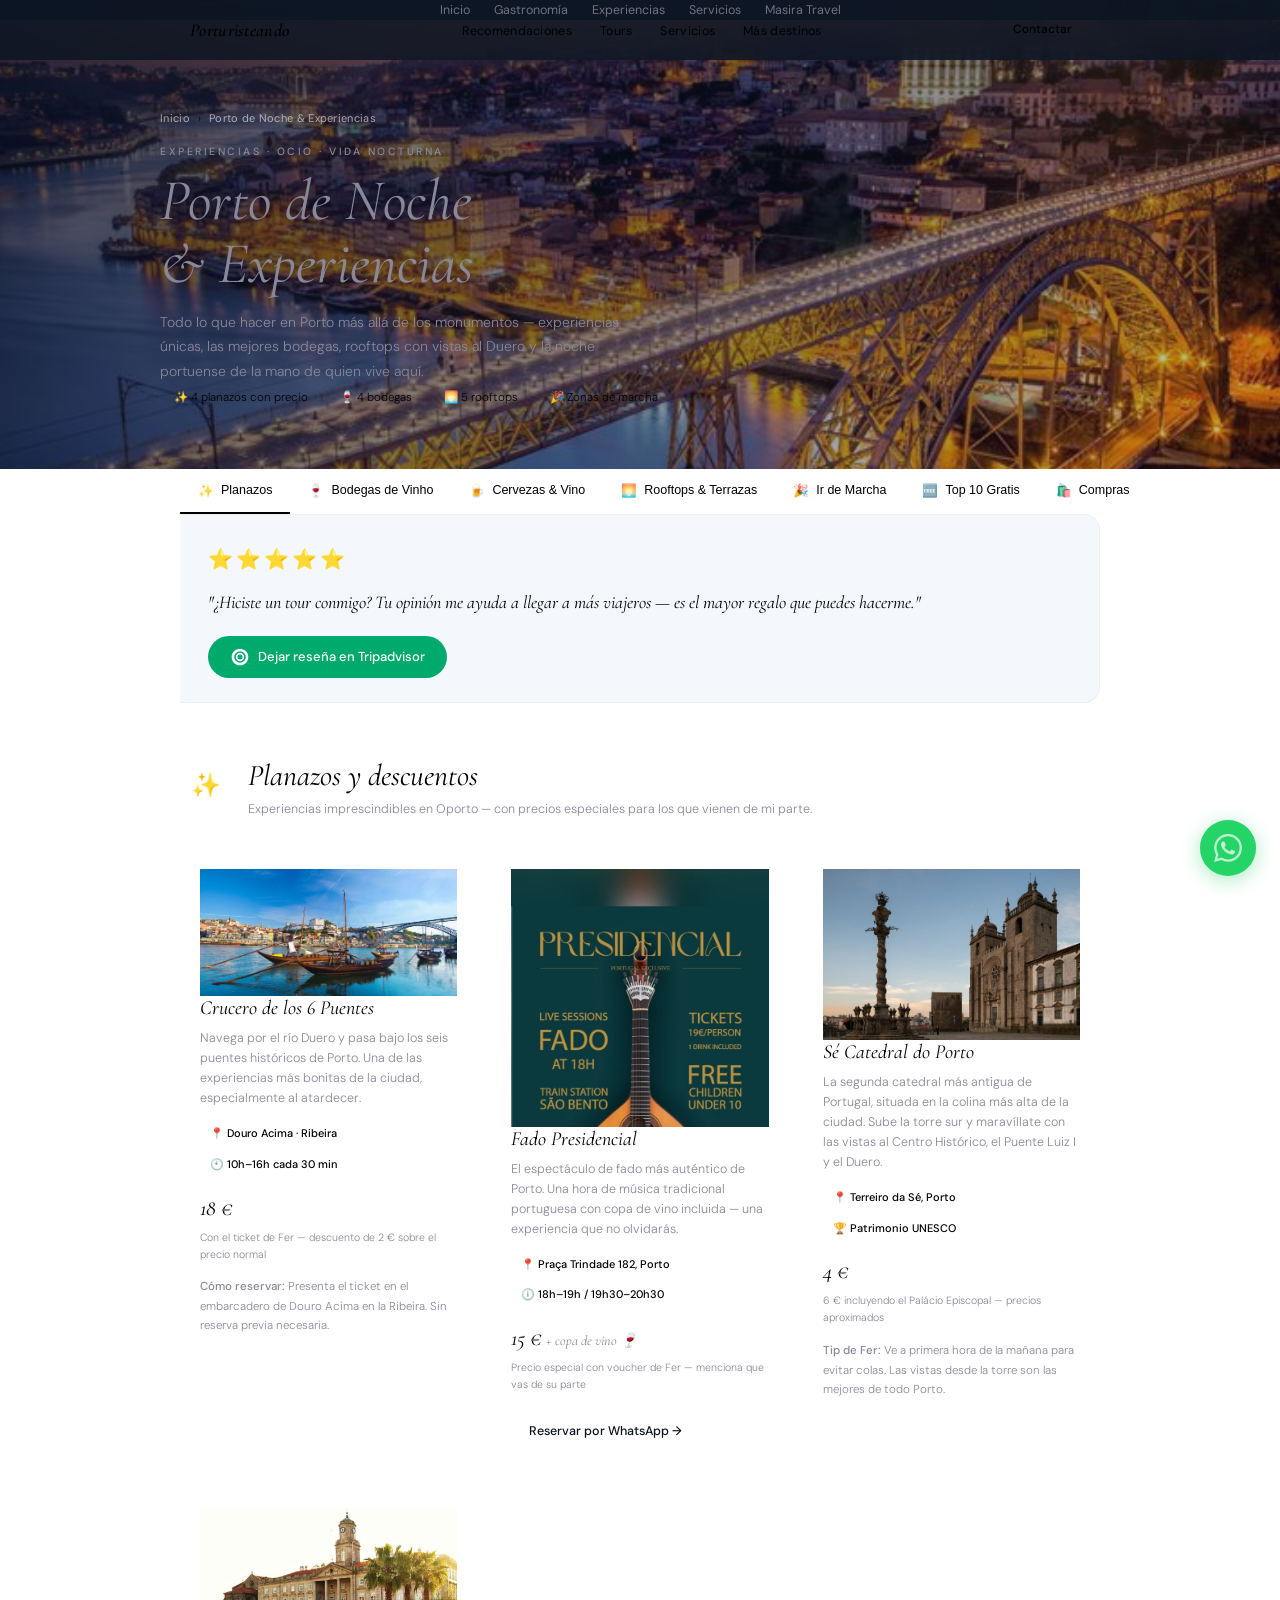
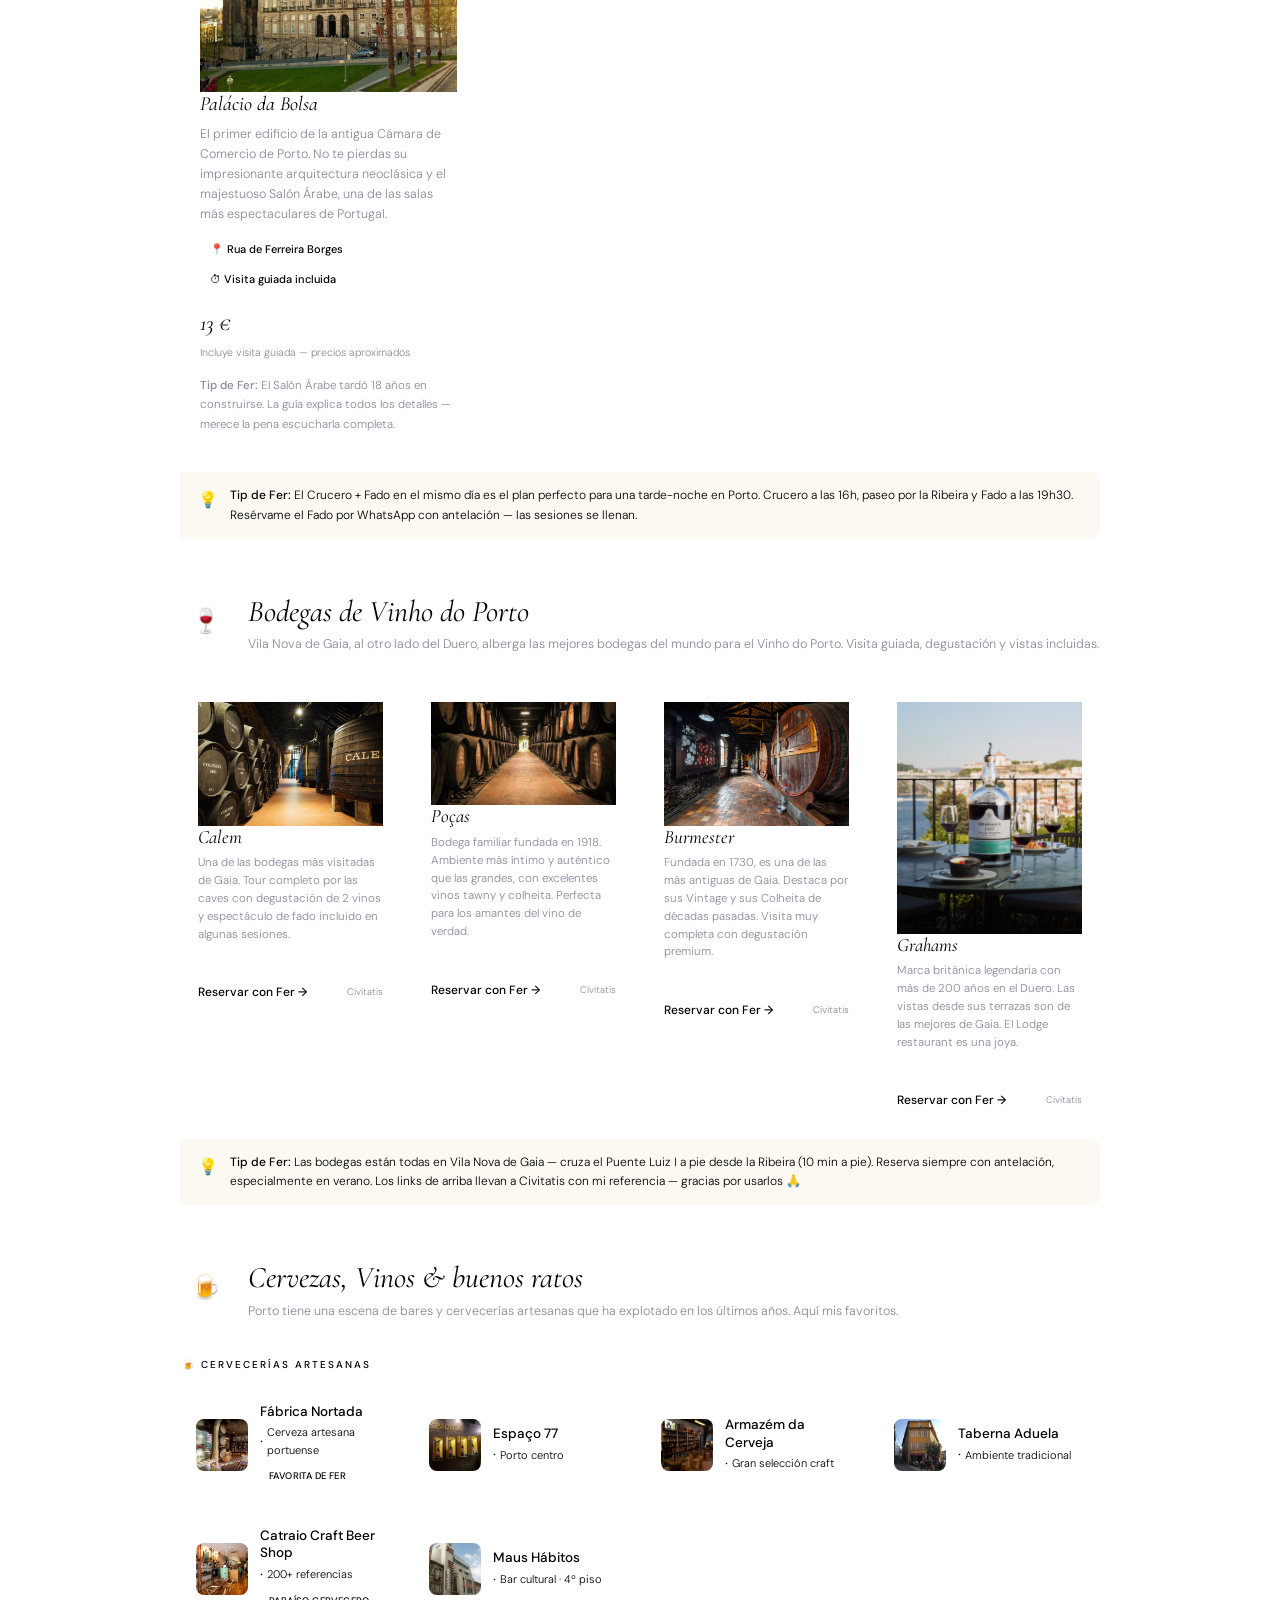
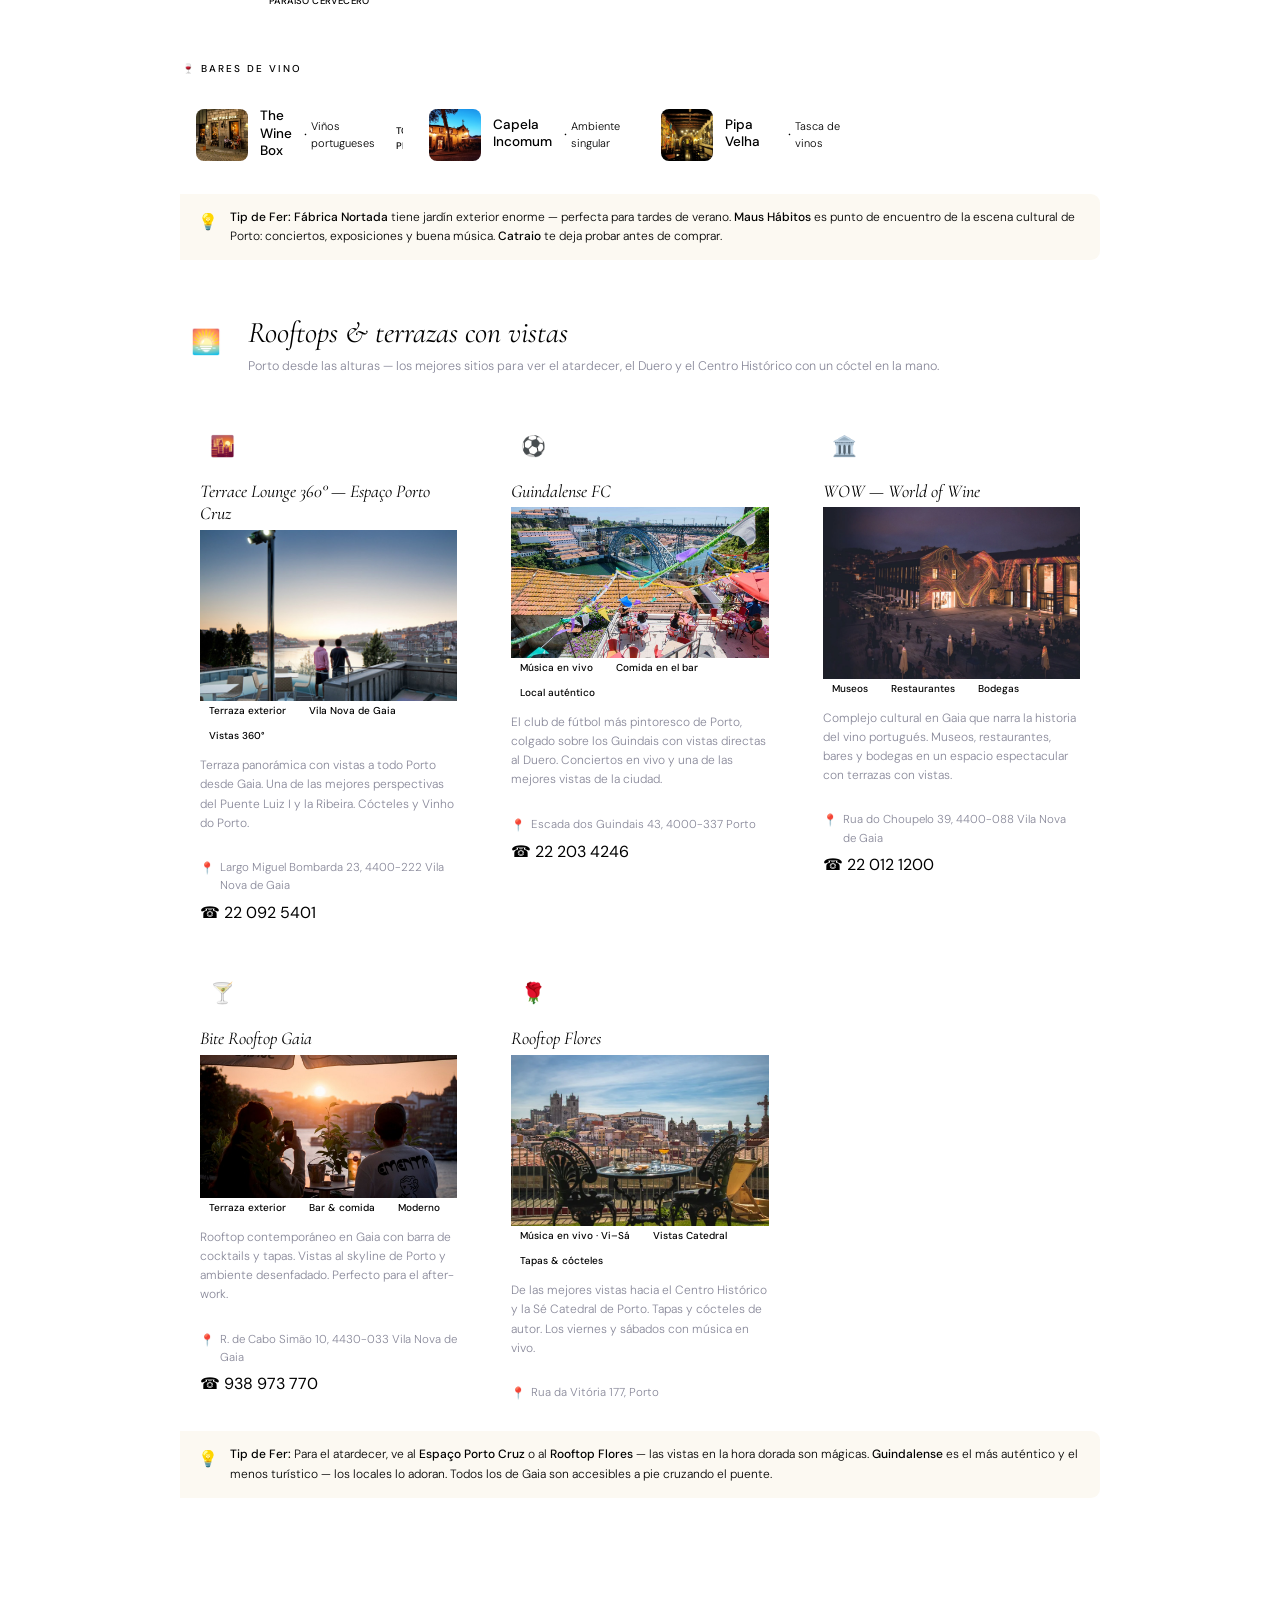
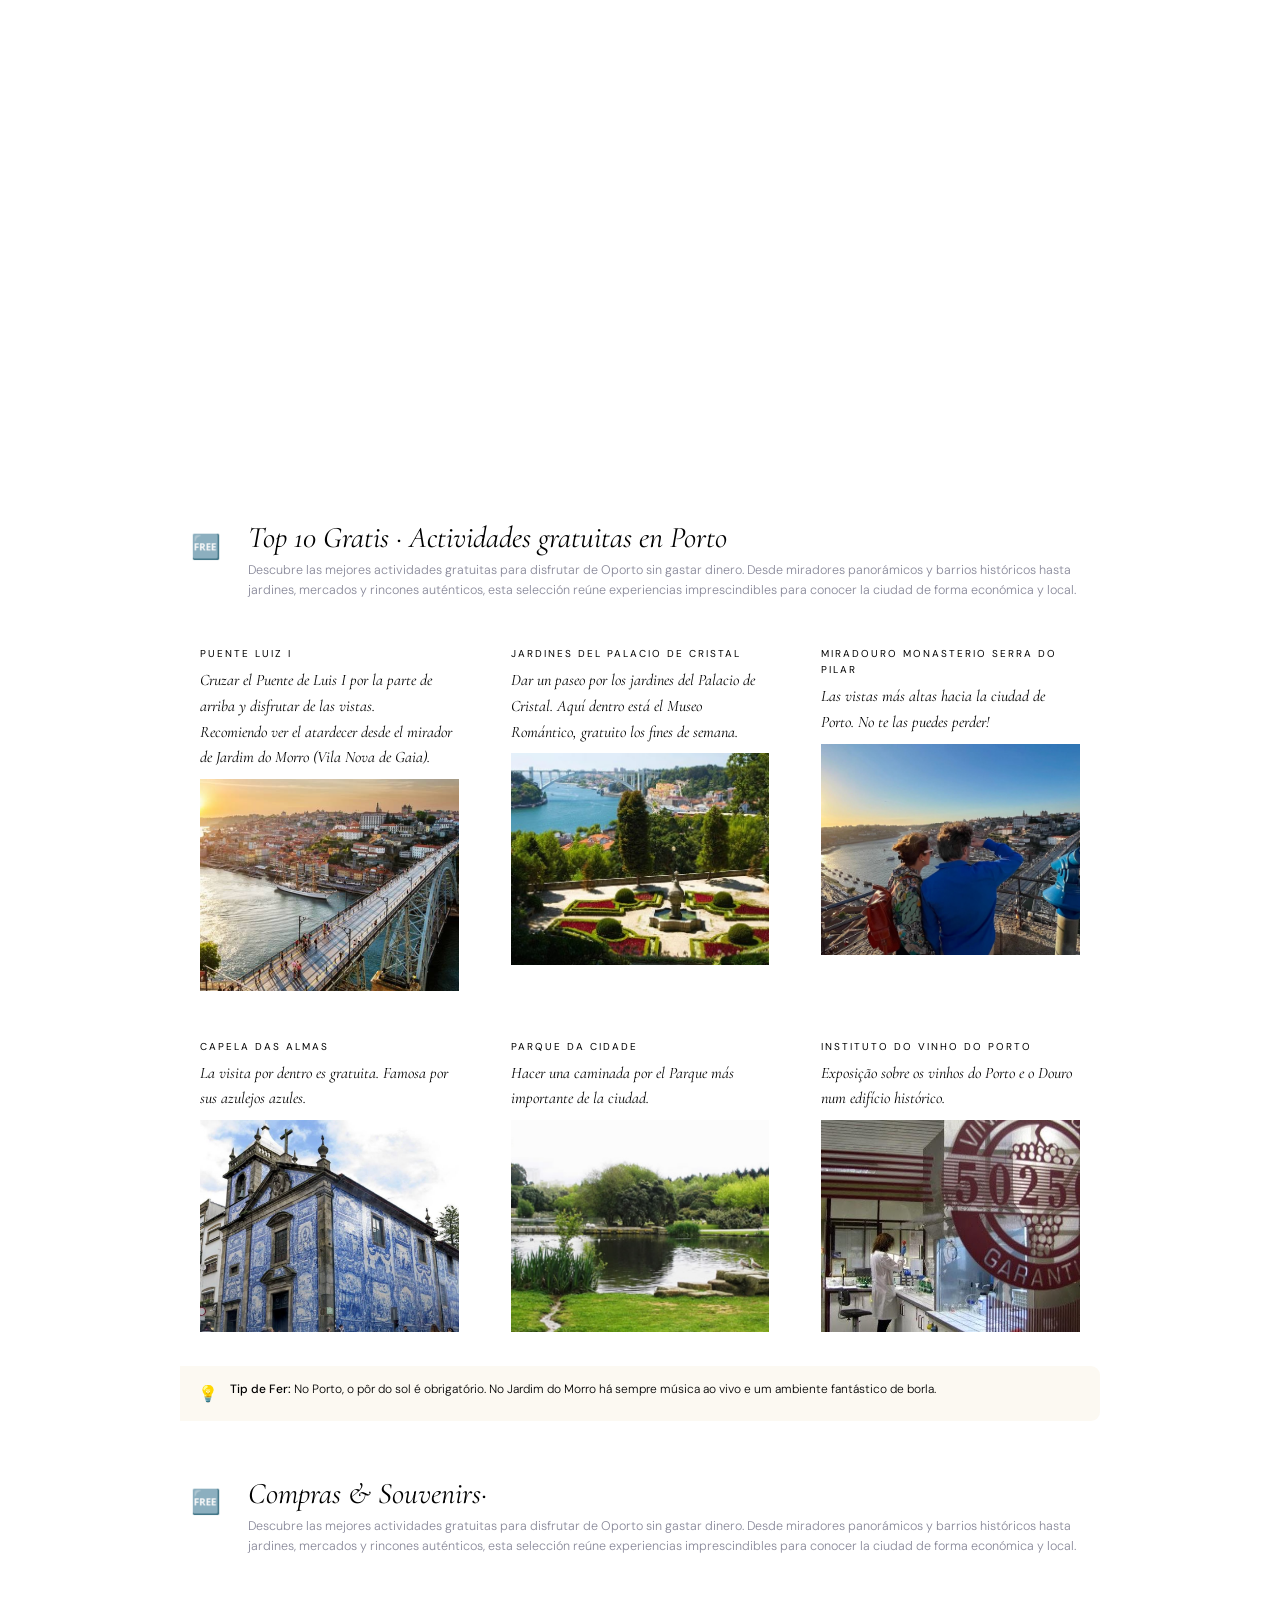
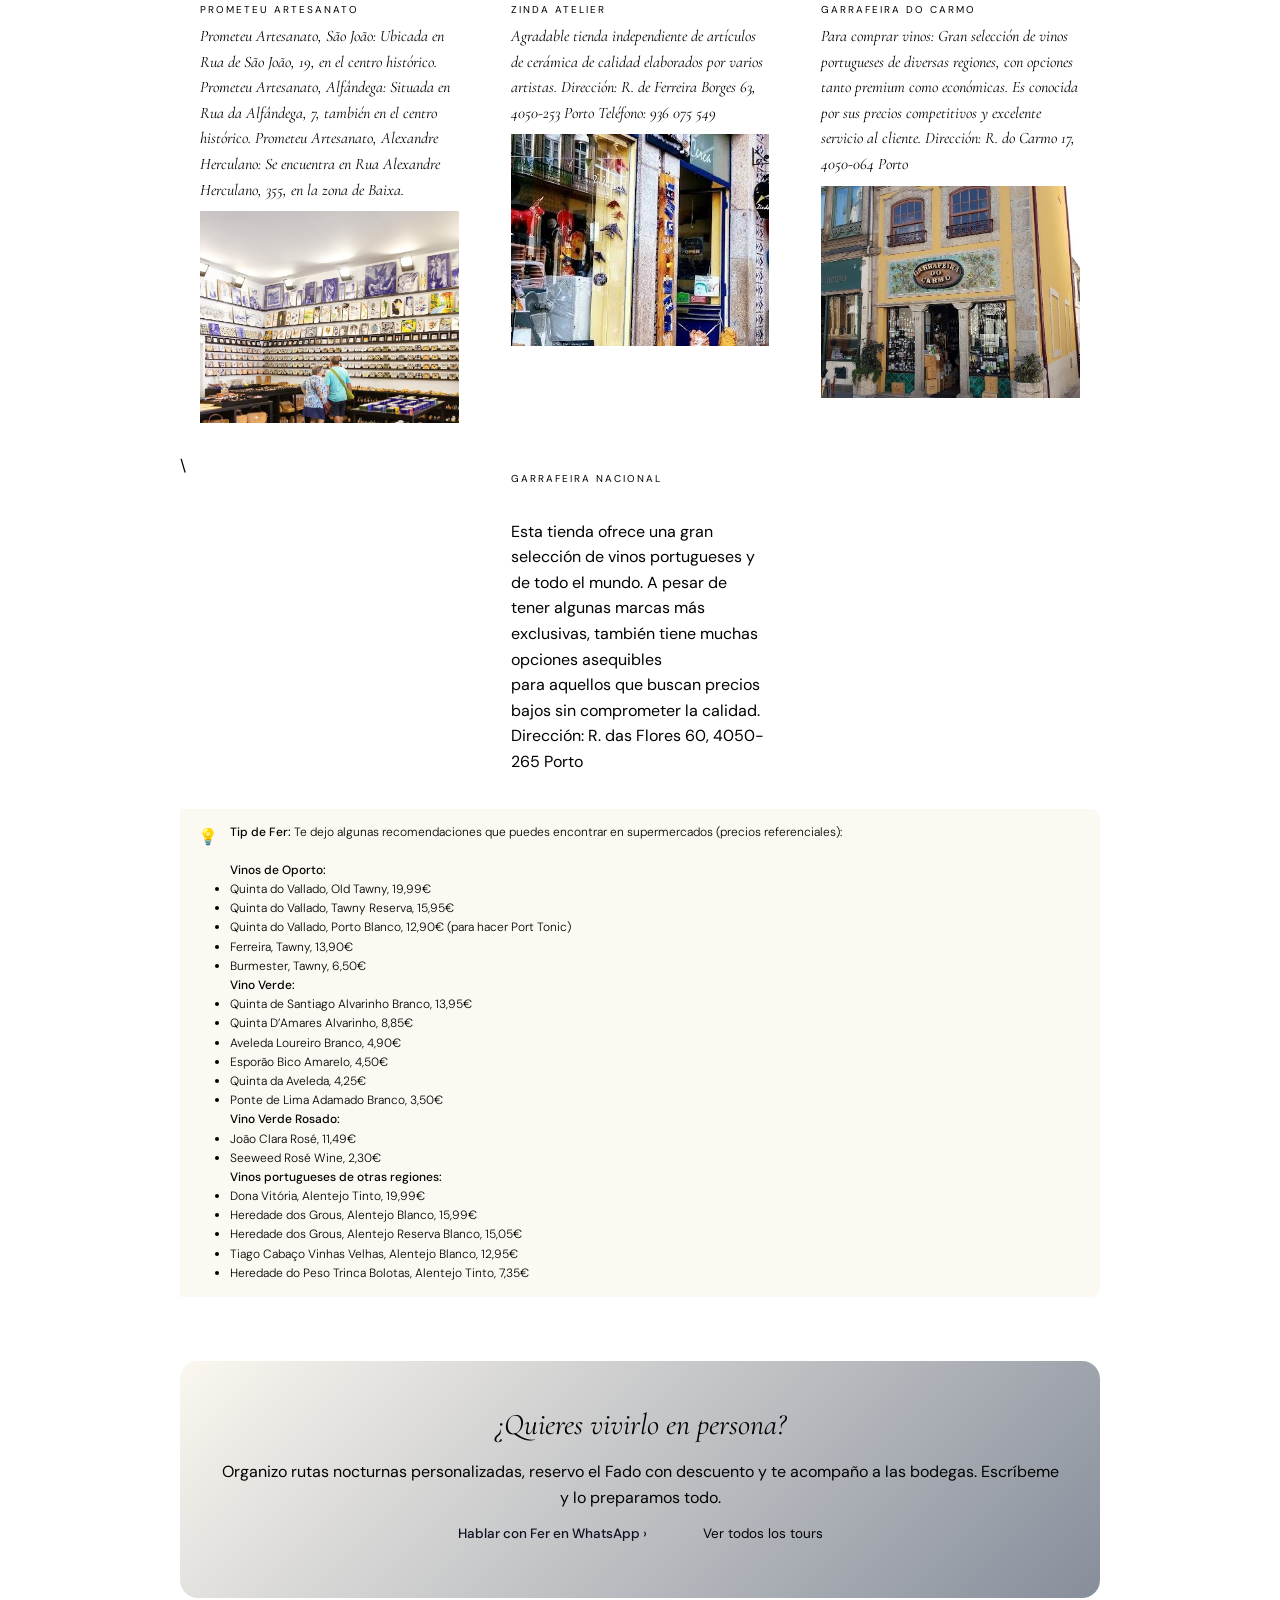
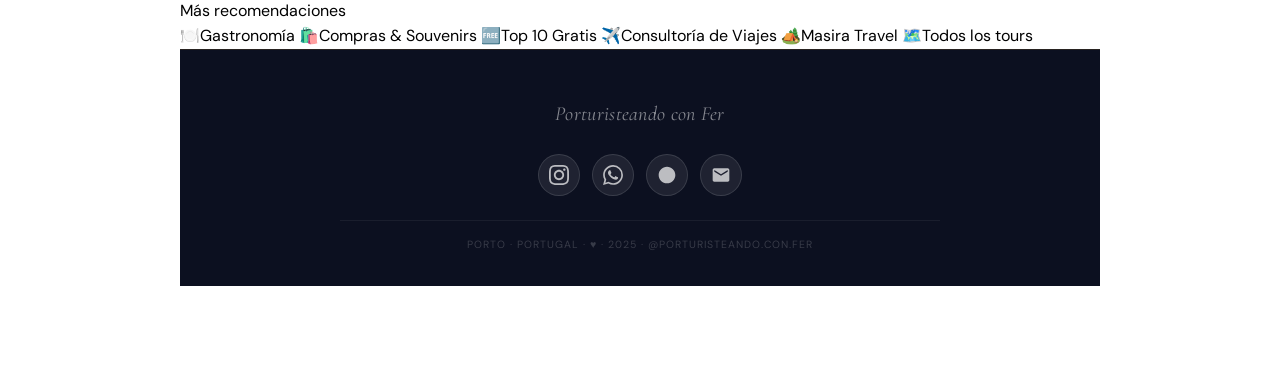
==== experiencias.html @ a707b37e "update hiperlink tabs" ====
<!doctype html>
<html lang="es">
  <head>
    <meta charset="UTF-8" />
    <meta name="viewport" content="width=device-width, initial-scale=1.0" />
    <meta
      name="description"
      content="Qué hacer en Oporto más allá de los monumentos — crucero por el Duero, Fado, bodegas de Vinho do Porto, rooftops, cervecerías y la mejor vida nocturna. Por Fer, guía española en Porto."
    />
    <meta
      name="keywords"
      content="qué hacer Oporto, bodegas porto, rooftops oporto, fado porto, crucero duero, vida nocturna porto, cervecerías porto"
    />
    <meta
      property="og:title"
      content="Porto de Noche & Experiencias · Porturisteando con Fer"
    />
    <meta
      property="og:description"
      content="Crucero, Fado, bodegas, rooftops y la mejor noche de Oporto — todo en un sitio."
    />
    <title>Porto de Noche & Experiencias · Porturisteando con Fer</title>
    <link rel="preconnect" href="https://fonts.googleapis.com" />
    <link rel="preconnect" href="https://fonts.gstatic.com" crossorigin />
    <link
      href="https://fonts.googleapis.com/css2?family=Cormorant+Garamond:ital,wght@0,300;0,400;0,600;1,300;1,400;1,600&family=DM+Sans:wght@300;400;500&display=swap"
      rel="stylesheet"
    />
    <link rel="stylesheet" href="styles.css" />
    <style>
      /* ── PAGE SPECIFIC: EXPERIENCE & BODEGA GRIDS ── */
      .subhero-glow2 {
        position: absolute;
        border-radius: 50%;
        pointer-events: none;
        width: 300px;
        height: 300px;
        bottom: -60px;
        left: -60px;
        background: radial-gradient(
          circle,
          rgba(20, 55, 120, 0.18) 0%,
          transparent 70%
        );
      }

      /* ── MAIN ── */
      .main {
        max-width: 960px;
        margin: 0 auto;
        padding: 0 20px 80px;
      }

      /* ── CAT SECTION ── */
      .cat-section {
        padding: 56px 0 0;
        scroll-margin-top: 130px;
      }
      .cat-header {
        display: flex;
        align-items: flex-start;
        gap: 16px;
        margin-bottom: 28px;
      }
      .cat-header-icon {
        width: 52px;
        height: 52px;
        border-radius: 13px;
        flex-shrink: 0;
        background: var(--gold-pale);
        border: 0.5px solid var(--gold-border);
        display: flex;
        align-items: center;
        justify-content: center;
        font-size: 24px;
      }
      .cat-header-label {
        font-size: 10px;
        letter-spacing: 2px;
        text-transform: uppercase;
        color: var(--gold-dim);
        margin-bottom: 5px;
      }
      .cat-header-title {
        font-family: "Cormorant Garamond", serif;
        font-size: clamp(22px, 4vw, 30px);
        font-style: italic;
        font-weight: 400;
        color: var(--cream);
        line-height: 1.15;
      }
      .cat-header-title em {
        color: var(--gold-light);
      }
      .cat-header-desc {
        font-size: 12.5px;
        color: var(--cream-faint);
        font-weight: 300;
        margin-top: 5px;
        line-height: 1.6;
      }

      /* ── EXPERIENCE CARDS (planazos) ── */
      .exp-grid {
        display: grid;
        grid-template-columns: repeat(auto-fill, minmax(280px, 1fr));
        gap: 14px;
      }
      .exp-card {
        background: var(--white06);
        border: 0.5px solid var(--gold-border);
        border-radius: var(--radius);
        padding: 22px 20px;
        transition: all 0.22s;
        position: relative;
        overflow: hidden;
      }
      .exp-card::before {
        content: "";
        position: absolute;
        top: 0;
        left: 0;
        right: 0;
        height: 2px;
        background: linear-gradient(90deg, var(--gold), var(--gold-light));
        transform: scaleX(0);
        transform-origin: left;
        transition: transform 0.3s;
      }
      .exp-card:hover {
        background: rgba(200, 144, 42, 0.06);
        border-color: rgba(200, 144, 42, 0.4);
        transform: translateY(-3px);
      }
      .exp-card:hover::before {
        transform: scaleX(1);
      }
      .exp-emoji {
        font-size: 30px;
        margin-bottom: 12px;
      }
      .exp-name {
        font-family: "Cormorant Garamond", serif;
        font-size: 20px;
        font-style: italic;
        color: var(--cream);
        margin-bottom: 8px;
        line-height: 1.2;
      }
      .exp-desc {
        font-size: 12.5px;
        color: var(--cream-faint);
        font-weight: 300;
        line-height: 1.6;
        margin-bottom: 14px;
      }
      .exp-meta {
        display: flex;
        flex-wrap: wrap;
        gap: 7px;
        margin-bottom: 14px;
      }
      .exp-tag {
        display: inline-flex;
        align-items: center;
        gap: 5px;
        background: var(--gold-pale);
        border: 0.5px solid var(--gold-border);
        border-radius: 20px;
        padding: 3px 10px;
        font-size: 11px;
        color: var(--gold);
        font-weight: 500;
      }
      .exp-price {
        font-size: 22px;
        font-family: "Cormorant Garamond", serif;
        font-style: italic;
        color: var(--gold-light);
        font-weight: 400;
        margin-bottom: 4px;
      }
      .exp-price-note {
        font-size: 10.5px;
        color: var(--cream-faint);
        font-weight: 300;
        margin-bottom: 14px;
      }
      .exp-cta {
        display: inline-flex;
        align-items: center;
        gap: 8px;
        background: var(--gold);
        color: #0c1020;
        font-weight: 500;
        font-size: 12.5px;
        padding: 9px 18px;
        border-radius: 30px;
        transition: all 0.2s;
        border: none;
        cursor: pointer;
      }
      .exp-cta:hover {
        background: var(--gold-light);
      }
      .exp-cta-outline {
        display: inline-flex;
        align-items: center;
        gap: 8px;
        background: transparent;
        border: 0.5px solid var(--gold-border);
        color: var(--cream-dim);
        font-size: 12.5px;
        padding: 9px 18px;
        border-radius: 30px;
        transition: all 0.2s;
        cursor: pointer;
      }
      .exp-cta-outline:hover {
        background: var(--gold-pale);
        color: var(--cream);
      }
      .exp-detail {
        font-size: 11.5px;
        color: var(--text-light);
        font-weight: 300;
        line-height: 1.7;
      } /* Changed to use text-light */
      .exp-detail strong {
        color: var(--text-medium);
        font-weight: 500;
      } /* Changed to use text-medium */

      /* ── BODEGA CARDS ── */
      .bodega-grid {
        display: grid;
        grid-template-columns: repeat(auto-fill, minmax(210px, 1fr));
        gap: 12px;
      }
      .bodega-card {
        background: var(--dark-transparent-06);
        border: 0.5px solid var(--gold-border);
        border-radius: var(--radius);
        overflow: hidden;
        transition: all 0.22s;
      } /* Changed for light theme */
      .bodega-card:hover {
        border-color: rgba(0, 71, 171, 0.45);
        transform: translateY(-3px);
      } /* Changed for blue theme */
      .bodega-top {
        padding: 20px 18px 14px;
      }
      .bodega-num {
        font-size: 10px;
        letter-spacing: 1.5px;
        text-transform: uppercase;
        color: var(--gold-dim);
        margin-bottom: 6px;
      }
      .bodega-name {
        font-family: "Cormorant Garamond", serif;
        font-size: 19px;
        font-style: italic;
        color: var(--text-dark);
        margin-bottom: 6px;
        line-height: 1.2;
      } /* Changed to use text-dark */
      .bodega-desc {
        font-size: 11.5px;
        color: var(--text-light);
        font-weight: 300;
        line-height: 1.55;
        margin-bottom: 14px;
      } /* Changed to use text-light */
      .bodega-footer {
        border-top: 0.5px solid var(--gold-border);
        padding: 12px 18px;
        display: flex;
        align-items: center;
        justify-content: space-between;
      }
      .bodega-cta {
        font-size: 12px;
        color: var(--gold);
        font-weight: 500;
        display: flex;
        align-items: center;
        gap: 5px;
        transition: gap 0.2s;
      }
      .bodega-card:hover .bodega-cta {
        gap: 9px;
      }
      .bodega-badge {
        font-size: 9.5px;
        color: var(--text-light);
        font-weight: 300;
      } /* Changed to use text-light */

      /* ── LIST CARDS (cervezas) ── */
      .list-grid {
        display: grid;
        grid-template-columns: repeat(auto-fill, minmax(200px, 1fr));
        gap: 10px;
      }
      .list-card {
        background: var(--white06);
        border: 0.5px solid var(--gold-border);
        border-radius: var(--radius);
        padding: 16px 16px 14px;
        transition: all 0.22s;
        position: relative;
        overflow: hidden;
      }
      .list-card::after {
        content: "";
        position: absolute;
        bottom: 0;
        left: 0;
        right: 0;
        height: 2px;
        background: linear-gradient(90deg, var(--gold), var(--gold-light));
        transform: scaleX(0);
        transform-origin: left;
        transition: transform 0.3s;
      }
      .list-card:hover {
        background: rgba(0, 71, 171, 0.06);
        border-color: rgba(0, 71, 171, 0.38);
        transform: translateY(-2px);
      } /* Changed for blue theme */
      .list-card:hover::after {
        transform: scaleX(1);
      }
      .list-name {
        font-size: 13.5px;
        font-weight: 500;
        color: var(--text-dark);
        margin-bottom: 4px;
        line-height: 1.3;
      } /* Changed to use text-dark */
      .list-sub {
        font-size: 11px;
        color: var(--gold-dim);
        font-weight: 300;
        display: flex;
        align-items: center;
        gap: 4px;
      }
      .list-sub::before {
        content: "·";
        font-size: 16px;
        color: var(--gold);
        line-height: 1;
        flex-shrink: 0;
      }
      .list-badge {
        display: inline-block;
        margin-top: 8px;
        background: var(--gold-pale);
        border: 0.5px solid var(--gold-border);
        border-radius: 20px;
        padding: 2px 9px;
        font-size: 9.5px;
        color: var(--gold);
        font-weight: 500;
        letter-spacing: 0.4px;
        text-transform: uppercase;
      }

      /* ── ZONA MARCHA ── */
      .zona-grid {
        display: grid;
        grid-template-columns: repeat(auto-fill, minmax(280px, 1fr));
        gap: 12px;
        margin-top: 28px;
      }
      .zona-card {
        background: var(--dark-transparent-06);
        border: 0.5px solid var(--gold-border);
        border-radius: var(--radius);
        padding: 18px 20px;
      } /* Changed for light theme */
      .zona-num {
        font-size: 10px;
        letter-spacing: 2px;
        text-transform: uppercase;
        color: var(--gold-dim);
        margin-bottom: 6px;
      }
      .zona-title {
        font-family: "Cormorant Garamond", serif;
        font-size: 16px;
        font-style: italic;
        color: var(--text-dark);
        margin-bottom: 8px;
      } /* Changed to use text-dark */
      .zona-streets {
        font-size: 12px;
        color: var(--text-light);
        line-height: 1.7;
        font-weight: 300;
      } /* Changed to use text-light */

      /* ── ROOFTOP CARDS ── */
      .roof-grid {
        display: grid;
        grid-template-columns: repeat(auto-fill, minmax(280px, 1fr));
        gap: 14px;
      }
      .roof-card {
        background: var(--dark-transparent-06);
        border: 0.5px solid var(--gold-border);
        border-radius: var(--radius);
        overflow: hidden;
        transition: all 0.22s;
      } /* Changed for light theme */
      .roof-card:hover {
        border-color: rgba(0, 71, 171, 0.45);
        transform: translateY(-3px);
      } /* Changed for blue theme */
      .roof-header {
        padding: 20px 20px 0;
      }
      .roof-emoji-wrap {
        width: 44px;
        height: 44px;
        border-radius: 11px;
        background: var(--gold-pale);
        border: 0.5px solid var(--gold-border);
        display: flex;
        align-items: center;
        justify-content: center;
        font-size: 20px;
        margin-bottom: 12px;
      }
      .roof-name {
        font-family: "Cormorant Garamond", serif;
        font-size: 18px;
        font-style: italic;
        color: var(--text-dark);
        margin-bottom: 5px;
        line-height: 1.25;
      } /* Changed to use text-dark */
      .roof-tags {
        display: flex;
        flex-wrap: wrap;
        gap: 5px;
        margin-bottom: 10px;
      }
      .roof-tag {
        font-size: 10px;
        background: var(--gold-pale);
        border: 0.5px solid var(--gold-border);
        border-radius: 20px;
        padding: 2px 9px;
        color: var(--gold);
        font-weight: 500;
      }
      .roof-desc {
        font-size: 12px;
        color: var(--text-light);
        font-weight: 300;
        line-height: 1.6;
        margin-bottom: 14px;
        padding: 0 20px;
      } /* Changed to use text-light */
      .roof-footer {
        border-top: 0.5px solid var(--gold-border);
        padding: 12px 20px;
        display: flex;
        flex-direction: column;
        gap: 4px;
      }
      .roof-address {
        font-size: 11.5px;
        color: var(--text-light);
        font-weight: 300;
        display: flex;
        align-items: flex-start;
        gap: 6px;
      } /* Changed to use text-light */
      .roof-address-icon {
        color: var(--gold);
        flex-shrink: 0;
        margin-top: 1px;
      }

      /* ── SUB-SECTION HEADER ── */
      .sub-section {
        margin-top: 36px;
      }
      .sub-label {
        font-size: 10px;
        letter-spacing: 2px;
        text-transform: uppercase;
        color: var(--gold-dim);
        font-weight: 500;
        margin-bottom: 14px;
        padding-left: 2px;
        display: flex;
        align-items: center;
        gap: 8px;
      }
      .sub-label::after {
        content: "";
        flex: 1;
        height: 0.5px;
        background: var(--gold-border);
      }

      /* ── CTA BOTTOM ── */
      .cta-bottom {
        margin-top: 64px;
        background: linear-gradient(
          135deg,
          rgba(200, 144, 42, 0.07),
          rgba(15, 30, 55, 0.5)
        );
        border: 0.5px solid var(--gold-border);
        border-radius: 18px;
        padding: 40px 36px;
        text-align: center;
      }
      .cta-bottom-title {
        font-family: "Cormorant Garamond", serif;
        font-size: clamp(22px, 4vw, 30px);
        font-style: italic;
        color: var(--cream);
        margin-bottom: 10px;
      }

      /* ── RESPONSIVE ── */
      @media (max-width: 680px) {
        .exp-grid,
        .roof-grid {
          grid-template-columns: 1fr;
        }
        .bodega-grid,
        .list-grid {
          grid-template-columns: 1fr 1fr;
        }
      }
      @media (max-width: 400px) {
        .bodega-grid,
        .list-grid {
          grid-template-columns: 1fr;
        }
      }
    </style>
  </head>
  <body>
    <!-- NAV -->
    <nav>
      <div class="nav-inner">
        <a href="index.html" class="nav-logo"
          >Portu<span>risteando</span></a
        >
        <ul class="nav-links" style="color: var(--text-dark)">
          <li>
            <a href="index.html#recomendaciones">Recomendaciones</a>
          </li>
          <li><a href="index.html#tours">Tours</a></li>
          <li><a href="index.html#servicios">Servicios</a></li>
          <li><a href="index.html#masira">Más destinos</a></li>
        </ul>
        <a href="https://wa.me/351910210968" target="_blank" class="nav-cta"
          >Contactar</a
        >
        <button class="nav-menu-btn" id="menuBtn">
          <span></span><span></span><span></span>
        </button>
      </div>
    </nav>

    <!-- MOBILE MENU -->
    <div class="mobile-menu" id="mobileMenu">
      <a href="index.html" class="menu-link">Inicio</a>
      <a href="index.html#recomendaciones" class="menu-link"
        >Recomendaciones</a
      >
      <a href="index.html#tours" class="menu-link">Tours</a>
      <a href="inex.html#servicios" class="menu-link">Servicios</a>
      <a
        href="https://wa.me/351910210968"
        target="_blank"
        style="color: var(--light-blue)"
        >Contactar ↗</a
      >
    </div>

    <!-- HERO -->
    <section class="subhero subhero-with-photo" id="inicio">
      <img src="images/experiencias.jpg" alt="" class="subhero-bg-img" />
      <div class="subhero-glow"></div>
      <div class="subhero-glow2"></div>
      <div class="subhero-inner">
        <div class="breadcrumb fade-in">
          <a href="index.html">Inicio</a>
          <span style="color: var(--cream-faint)">›</span>
          <span>Porto de Noche & Experiencias</span>
        </div>
        <div class="subhero-label fade-in" style="color: var(--text-light)">
          Experiencias · Ocio · Vida nocturna
        </div>
        <h1 class="subhero-title fade-in" style="color: var(--text-light)">
          Porto de Noche<br /><em style="color: var(--text-light)"
            >&amp; Experiencias</em 
          >
        </h1>
        <p
          class="subhero-desc fade-in"
          style="margin-top: 10px; color: var(--text-light)"
        >
          Todo lo que hacer en Porto más allá de los monumentos — experiencias
          únicas, las mejores bodegas, rooftops con vistas al Duero y la noche
          portuense de la mano de quien vive aquí.
        </p>
        <div class="subhero-meta fade-in">
          <div class="subhero-pill">✨ 4 planazos con precio</div>
          <div class="subhero-pill">🍷 4 bodegas</div>
          <div class="subhero-pill">🌅 5 rooftops</div>
          <div class="subhero-pill">🎉 Zonas de marcha</div>
        </div>
      </div>
    </section>

    <!-- CAT NAV -->
    <div class="cat-nav" id="catNav">
      <div class="cat-nav-inner">
        <button class="cat-nav-btn active">
          <span class="cat-nav-emoji">✨</span>Planazos
        </button>
        <button class="cat-nav-btn">
          <span class="cat-nav-emoji">🍷</span>Bodegas de Vinho
        </button>
        <button class="cat-nav-btn">
          <span class="cat-nav-emoji">🍺</span>Cervezas & Vino
        </button>
        <button class="cat-nav-btn">
          <span class="cat-nav-emoji">🌅</span>Rooftops & Terrazas
        </button>
        <button class="cat-nav-btn">
          <span class="cat-nav-emoji">🎉</span>Ir de Marcha
        </button>
        <button class="cat-nav-btn">
          <span class="cat-nav-emoji">🆓</span>Top 10 Gratis 
        </button>
          <button class="cat-nav-btn">
          <span class="cat-nav-emoji">🛍️</span>Compras 
        </button>
      </div>
    </div>
  
    <!-- MAIN -->
    <div class="main">
      <!-- 0 · Tripadvisor -->
    <div class="intro-review">
        <div class="review-prompt">
          <div class="review-stars">⭐⭐⭐⭐⭐</div>
          <p class="review-text">
            "¿Hiciste un tour conmigo? Tu opinión me ayuda a llegar 
            a más viajeros — es el mayor regalo que puedes hacerme."
          </p>
         <a href="https://bit.ly/2WlxYpE" target="_blank" class="review-cta">
  <svg width="20" height="20" viewBox="0 0 24 24" fill="#fff" xmlns="http://www.w3.org/2000/svg">
    <path d="M12 2C6.477 2 2 6.477 2 12s4.477 10 10 10 10-4.477 10-10S17.523 2 12 2zm0 3a7 7 0 110 14A7 7 0 0112 5zm0 2a5 5 0 100 10A5 5 0 0012 7zm0 2a3 3 0 110 6 3 3 0 010-6z"/>
  </svg>
  Dejar reseña en Tripadvisor
</a>
        </div>

      <!-- ══ 1 · PLANAZOS ══ -->
      <section class="cat-section fade-in" id="planazos">
        <div class="cat-header">
          <div class="cat-header-icon">✨</div>
          <div class="cat-header-text">
            <div class="cat-header-title" style="color: var(--text-dark)">
              Planazos y <em style="color: var(--light-blue)">descuentos</em>
            </div>
            <div class="cat-header-desc" style="color: var(--text-light)">
              Experiencias imprescindibles en Oporto — con precios especiales
              para los que vienen de mi parte.
            </div>
          </div>
        </div>

        <div class="exp-grid">
          <!-- Crucero -->
          <div class="exp-card">
            <div class="tour-img">
              <img src="images/cruise.jpg" />
            </div>
            <div class="exp-name">Crucero de los 6 Puentes</div>
            <div class="exp-desc" style="color: var(--text-light)">
              Navega por el río Duero y pasa bajo los seis puentes históricos de
              Porto. Una de las experiencias más bonitas de la ciudad,
              especialmente al atardecer.
            </div>
            <div class="exp-meta">
              <span class="exp-tag">📍 Douro Acima · Ribeira</span>
              <span class="exp-tag">🕙 10h–16h cada 30 min</span>
            </div>
            <div class="exp-price">18 €</div>
            <div class="exp-price-note" style="color: var(--text-light)">
              Con el ticket de Fer — descuento de 2 € sobre el precio normal
            </div>
            <div class="exp-detail" style="color: var(--text-light)">
              <strong>Cómo reservar:</strong> Presenta el ticket en el
              embarcadero de Douro Acima en la Ribeira. Sin reserva previa
              necesaria.
            </div>
          </div>

          <!-- Fado -->
          <div class="exp-card">
            <div class="tour-img">
              <img src="images/fado.jpg" />
            </div>
            <div class="exp-name">Fado Presidencial</div>
            <div class="exp-desc" style="color: var(--text-light)">
              El espectáculo de fado más auténtico de Porto. Una hora de música
              tradicional portuguesa con copa de vino incluida — una experiencia
              que no olvidarás.
            </div>
            <div class="exp-meta">
              <span class="exp-tag">📍 Praça Trindade 182, Porto</span>
              <span class="exp-tag">🕕 18h–19h / 19h30–20h30</span>
            </div>
            <div class="exp-price">
              15 €
              <span style="font-size: 14px; color: var(--text-light)"
                >+ copa de vino 🍷</span
              >
            </div>
            <div class="exp-price-note" style="color: var(--text-light)">
              Precio especial con voucher de Fer — menciona que vas de su parte
            </div>
            <a
              href="https://wa.link/xp9h7b"
              target="_blank"
              class="exp-cta"
              style="margin-top: 4px"
              >Reservar por WhatsApp →</a
            >
          </div>

          <!-- Sé Catedral -->
          <div class="exp-card">
            <div class="tour-img">
              <img src="images/catedral.jpg" />
            </div>
            <div class="exp-name">Sé Catedral do Porto</div>
            <div class="exp-desc" style="color: var(--text-light)">
              La segunda catedral más antigua de Portugal, situada en la colina
              más alta de la ciudad. Sube la torre sur y maravíllate con las
              vistas al Centro Histórico, el Puente Luiz I y el Duero.
            </div>
            <div class="exp-meta">
              <span class="exp-tag">📍 Terreiro da Sé, Porto</span>
              <span class="exp-tag">🏆 Patrimonio UNESCO</span>
            </div>
            <div class="exp-price">4 €</div>
            <div class="exp-price-note" style="color: var(--text-light)">
              6 € incluyendo el Palácio Episcopal — precios aproximados
            </div>
            <div class="exp-detail" style="color: var(--text-light)">
              <strong>Tip de Fer:</strong> Ve a primera hora de la mañana para
              evitar colas. Las vistas desde la torre son las mejores de todo
              Porto.
            </div>
          </div>

          <!-- Palácio da Bolsa -->
          <div class="exp-card">
            <div class="tour-img">
              <img src="images/palacio.jpg" />
            </div>
            <div class="exp-name">Palácio da Bolsa</div>
            <div class="exp-desc" style="color: var(--text-light)">
              El primer edificio de la antigua Cámara de Comercio de Porto. No
              te pierdas su impresionante arquitectura neoclásica y el
              majestuoso Salón Árabe, una de las salas más espectaculares de
              Portugal.
            </div>
            <div class="exp-meta">
              <span class="exp-tag">📍 Rua de Ferreira Borges</span>
              <span class="exp-tag">⏱ Visita guiada incluida</span>
            </div>
            <div class="exp-price">13 €</div>
            <div class="exp-price-note" style="color: var(--text-light)">
              Incluye visita guiada — precios aproximados
            </div>
            <div class="exp-detail" style="color: var(--text-light)">
              <strong>Tip de Fer:</strong> El Salón Árabe tardó 18 años en
              construirse. La guía explica todos los detalles — merece la pena
              escucharla completa.
            </div>
          </div>
        </div>
        <div class="tip-box">
          <div class="tip-icon">💡</div>
          <div class="tip-text">
            <strong>Tip de Fer:</strong> El Crucero + Fado en el mismo día es el
            plan perfecto para una tarde-noche en Porto. Crucero a las 16h,
            paseo por la Ribeira y Fado a las 19h30. Resérvame el Fado por
            WhatsApp con antelación — las sesiones se llenan.
          </div>
        </div>
      </section>

      <div class="section-divider"></div>

      <!-- ══ 2 · BODEGAS ══ -->
      <section class="cat-section fade-in" id="bodegas">
        <div class="cat-header">
          <div class="cat-header-icon">🍷</div>
          <div class="cat-header-text">
            <div class="cat-header-title" style="color: var(--text-dark)">
              Bodegas de
              <em style="color: var(--light-blue)">Vinho do Porto</em>
            </div>
            <div class="cat-header-desc" style="color: var(--text-light)">
              Vila Nova de Gaia, al otro lado del Duero, alberga las mejores
              bodegas del mundo para el Vinho do Porto. Visita guiada,
              degustación y vistas incluidas.
            </div>
          </div>
        </div>

        <div class="bodega-grid">
          <div class="bodega-card">
            <div class="bodega-top">
              <div class="tour-img">
                <img src="images/calem.jpg" />
              </div>
              <div class="bodega-name" style="color: var(--text-dark)">
                Calem
              </div>
              <div class="bodega-desc" style="color: var(--text-light)">
                Una de las bodegas más visitadas de Gaia. Tour completo por las
                caves con degustación de 2 vinos y espectáculo de fado incluido
                en algunas sesiones.
              </div>
            </div>
            <div class="bodega-footer">
              <a
                href="https://www.civitatis.com/es/oporto/visita-guiada-bodega-calem/?aid=12861&cmp=guiafernanda"
                target="_blank"
                class="bodega-cta"
                >Reservar con Fer →</a
              >
              <span class="bodega-badge">Civitatis</span>
            </div>
          </div>

          <div class="bodega-card">
            <div class="bodega-top">
              <div class="tour-img">
                <img src="images/pocas.jpg" />
              </div>
              <div class="bodega-name" style="color: var(--text-dark)">
                Poças
              </div>
              <div class="bodega-desc" style="color: var(--text-light)">
                Bodega familiar fundada en 1918. Ambiente más íntimo y auténtico
                que las grandes, con excelentes vinos tawny y colheita. Perfecta
                para los amantes del vino de verdad.
              </div>
            </div>
            <div class="bodega-footer">
              <a
                href="https://www.civitatis.com/es/oporto/visita-bodega-pocas/?aid=12861&cmp=guiafernanda"
                target="_blank"
                class="bodega-cta"
                >Reservar con Fer →</a
              >
              <span class="bodega-badge">Civitatis</span>
            </div>
          </div>

          <div class="bodega-card">
            <div class="bodega-top">
              <div class="tour-img">
                <img src="images/burmester.jpg" />
              </div>
              <div class="bodega-name" style="color: var(--text-dark)">
                Burmester
              </div>
              <div class="bodega-desc" style="color: var(--text-light)">
                Fundada en 1730, es una de las más antiguas de Gaia. Destaca por
                sus Vintage y sus Colheita de décadas pasadas. Visita muy
                completa con degustación premium.
              </div>
            </div>
            <div class="bodega-footer">
              <a
                href="https://www.civitatis.com/es/oporto/visita-bodega-burmester/?aid=12861&cmp=guiafernanda"
                target="_blank"
                class="bodega-cta"
                >Reservar con Fer →</a
              >
              <span class="bodega-badge">Civitatis</span>
            </div>
          </div>

          <div class="bodega-card">
            <div class="bodega-top">
              <div class="tour-img">
                <img src="images/grahams.jpg" />
              </div>
              <div class="bodega-name" style="color: var(--text-dark)">
                Grahams
              </div>
              <div class="bodega-desc" style="color: var(--text-light)">
                Marca británica legendaria con más de 200 años en el Duero. Las
                vistas desde sus terrazas son de las mejores de Gaia. El Lodge
                restaurant es una joya.
              </div>
            </div>
            <div class="bodega-footer">
              <a
                href="https://www.civitatis.com/es/oporto/visita-bodega-grahams/?aid=12861&cmp=guiafernanda"
                target="_blank"
                class="bodega-cta"
                >Reservar con Fer →</a
              >
              <span class="bodega-badge">Civitatis</span>
            </div>
          </div>
        </div>
        <div class="tip-box">
          <div class="tip-icon">💡</div>
          <div class="tip-text">
            <strong>Tip de Fer:</strong> Las bodegas están todas en Vila Nova de
            Gaia — cruza el Puente Luiz I a pie desde la Ribeira (10 min a pie).
            Reserva siempre con antelación, especialmente en verano. Los links
            de arriba llevan a Civitatis con mi referencia — gracias por usarlos
            🙏
          </div>
        </div>
      </section>

      <div class="section-divider"></div>

      <!-- ══ 3 · CERVEZAS & VINO ══ -->
      <section class="cat-section fade-in" id="cervezas">
        <div class="cat-header">
          <div class="cat-header-icon">🍺</div>
          <div class="cat-header-text">
            <div class="cat-header-title" style="color: var(--text-dark)">
              Cervezas, Vinos
              <em style="color: var(--light-blue)">&amp; buenos ratos</em>
            </div>
            <div class="cat-header-desc" style="color: var(--text-light)">
              Porto tiene una escena de bares y cervecerías artesanas que ha
              explotado en los últimos años. Aquí mis favoritos.
            </div>
          </div>
        </div>

        <div class="sub-section">
          <div class="sub-label">🍺 Cervecerías artesanas</div>
          <div class="list-grid">

  <div class="list-card">
    <img src="images/nortada.jpg" alt="Fábrica Nortada" class="list-card-img">
    <div>
      <div class="list-name">Fábrica Nortada</div>
      <div class="list-sub">Cerveza artesana portuense</div>
      <div class="list-badge">Favorita de Fer</div>
    </div>
  </div>

  <div class="list-card">
    <img src="images/77.jpg" alt="Espaço 77" class="list-card-img">
    <div>
      <div class="list-name">Espaço 77</div>
      <div class="list-sub">Porto centro</div>
    </div>
  </div>

  <div class="list-card">
    <img src="images/armazem.jpg" alt="Armazém da Cerveja" class="list-card-img">
    <div>
      <div class="list-name">Armazém da Cerveja</div>
      <div class="list-sub">Gran selección craft</div>
    </div>
  </div>

  <div class="list-card">
    <img src="images/taberna.jpg" alt="Taberna Aduela" class="list-card-img">
    <div>
      <div class="list-name">Taberna Aduela</div>
      <div class="list-sub">Ambiente tradicional</div>
    </div>
  </div>

  <div class="list-card">
    <img src="images/beer.jpg" alt="Catraio Craft Beer Shop" class="list-card-img">
    <div>
      <div class="list-name">Catraio Craft Beer Shop</div>
      <div class="list-sub">200+ referencias</div>
      <div class="list-badge">Paraíso cervecero</div>
    </div>
  </div>

  <div class="list-card">
    <img src="images/maus.jpg" alt="Maus Hábitos" class="list-card-img">
    <div>
      <div class="list-name">Maus Hábitos</div>
      <div class="list-sub">Bar cultural · 4º piso</div>
    </div>
  </div>

</div>
        <div class="sub-section">
          <div class="sub-label">🍷 Bares de vino</div>
          <div class="list-grid">
            <div class="list-card">
               <img src="images/wine.jpg" alt="The Wine Box" class="list-card-img">
              <div class="list-name">The Wine Box</div>
              <div class="list-sub">Viños portugueses</div>
              <div class="list-badge">Top pick</div>
            </div>
            <div class="list-card">
              <img src="images/capela.jpeg" alt="Capela Incomum" class="list-card-img">
              <div class="list-name">Capela Incomum</div>
              <div class="list-sub">Ambiente singular</div>

            </div>
            <div class="list-card">
              <img src="images/pipa.jpg" alt="Pipa Velha" class="list-card-img">
              <div class="list-name">Pipa Velha</div>
              <div class="list-sub">Tasca de vinos</div>
            </div>
          </div>
        </div>

        <div class="tip-box">
          <div class="tip-icon">💡</div>
          <div class="tip-text">
            <strong>Tip de Fer:</strong> <strong>Fábrica Nortada</strong> tiene
            jardín exterior enorme — perfecta para tardes de verano.
            <strong>Maus Hábitos</strong> es punto de encuentro de la escena
            cultural de Porto: conciertos, exposiciones y buena música.
            <strong>Catraio</strong> te deja probar antes de comprar.
          </div>
        </div>
      </section>

      <div class="section-divider"></div>

      <!-- ══ 4 · ROOFTOPS ══ -->
      <section class="cat-section fade-in" id="rooftops">
        <div class="cat-header">
          <div class="cat-header-icon">🌅</div>
          <div class="cat-header-text">
            <div class="cat-header-title" style="color: var(--text-dark)">
              Rooftops
              <em style="color: var(--light-blue)"
                >&amp; terrazas con vistas</em
              >
            </div>
            <div class="cat-header-desc" style="color: var(--text-light)">
              Porto desde las alturas — los mejores sitios para ver el
              atardecer, el Duero y el Centro Histórico con un cóctel en la
              mano.
            </div>
          </div>
        </div>
        <div class="roof-grid">
          <div class="roof-card">
            <div class="roof-header">
              <div class="roof-emoji-wrap">🌇</div>
              <div class="roof-name" style="color: var(--text-dark)">
                Terrace Lounge 360° — Espaço Porto Cruz
              </div>
                 <div class="roof-img">
                    <img src="images/terrace4.jpg" alt="Terrace Lounge 360° Porto Cruz">
              </div>
              <div class="roof-tags">
                <span class="roof-tag">Terraza exterior</span>
                <span class="roof-tag">Vila Nova de Gaia</span>
                <span class="roof-tag">Vistas 360°</span>
              </div>
            </div>
            <div class="roof-desc" style="color: var(--text-light)">
              Terraza panorámica con vistas a todo Porto desde Gaia. Una de las
              mejores perspectivas del Puente Luiz I y la Ribeira. Cócteles y
              Vinho do Porto.
            </div>
            <div class="roof-footer">
              <div class="roof-address">
                <span class="roof-address-icon">📍</span>Largo Miguel Bombarda
                23, 4400-222 Vila Nova de Gaia
              </div>
              <div class="roof-phone">☎ 22 092 5401</div>
            </div>
          </div>

          <div class="roof-card">
            <div class="roof-header">
              <div class="roof-emoji-wrap">⚽</div>
              <div class="roof-name" style="color: var(--text-dark)">
                Guindalense FC
              </div>
              <div class="roof-img">
    <img src="images/guindalense.jpg" alt="Guindalense FC">
  </div>
              <div class="roof-tags">
                <span class="roof-tag">Música en vivo</span>
                <span class="roof-tag">Comida en el bar</span>
                <span class="roof-tag">Local auténtico</span>
              </div>
            </div>
            <div class="roof-desc" style="color: var(--text-light)">
              El club de fútbol más pintoresco de Porto, colgado sobre los
              Guindais con vistas directas al Duero. Conciertos en vivo y una de
              las mejores vistas de la ciudad.
            </div>
            <div class="roof-footer">
              <div class="roof-address">
                <span class="roof-address-icon">📍</span>Escada dos Guindais 43,
                4000-337 Porto
              </div>
              <div class="roof-phone">☎ 22 203 4246</div>
            </div>
          </div>

          <div class="roof-card">
            <div class="roof-header">
              <div class="roof-emoji-wrap">🏛️</div>
              <div class="roof-name" style="color: var(--text-dark)">
                WOW — World of Wine
              </div>
                          <div class="roof-img">
    <img src="images/wow.jpg" alt="WOW — World of Wine">
  </div>
              <div class="roof-tags">
                <span class="roof-tag">Museos</span>
                <span class="roof-tag">Restaurantes</span>
                <span class="roof-tag">Bodegas</span>
              </div>
            </div>
            <div class="roof-desc" style="color: var(--text-light)">
              Complejo cultural en Gaia que narra la historia del vino
              portugués. Museos, restaurantes, bares y bodegas en un espacio
              espectacular con terrazas con vistas.
            </div>
            <div class="roof-footer">
              <div class="roof-address">
                <span class="roof-address-icon">📍</span>Rua do Choupelo 39,
                4400-088 Vila Nova de Gaia
              </div>
              <div class="roof-phone">☎ 22 012 1200</div>
            </div>
          </div>
          <div class="roof-card">
            <div class="roof-header">
              <div class="roof-emoji-wrap">🍸</div>
              <div class="roof-name" style="color: var(--text-dark)">
                Bite Rooftop Gaia
              </div>
                          <div class="roof-img">
    <img src="images/bite-rooftop.jpg" alt="Bite Rooftop Gaia">
  </div>
              <div class="roof-tags">
                <span class="roof-tag">Terraza exterior</span>
                <span class="roof-tag">Bar & comida</span>
                <span class="roof-tag">Moderno</span>
              </div>
            </div>
            <div class="roof-desc" style="color: var(--text-light)">
              Rooftop contemporáneo en Gaia con barra de cocktails y tapas.
              Vistas al skyline de Porto y ambiente desenfadado. Perfecto para
              el after-work.
            </div>
            <div class="roof-footer">
              <div class="roof-address">
                <span class="roof-address-icon">📍</span>R. de Cabo Simão 10,
                4430-033 Vila Nova de Gaia
              </div>
              <div class="roof-phone">☎ 938 973 770</div>
            </div>
          </div>

          <div class="roof-card">
            <div class="roof-header">
              <div class="roof-emoji-wrap">🌹</div>
              <div class="roof-name" style="color: var(--text-dark)">
                Rooftop Flores
              </div>
                          <div class="roof-img">
    <img src="images/flores.webp" alt="Rooftop Flores">
  </div>
              <div class="roof-tags">
                <span class="roof-tag">Música en vivo · Vi–Sá</span>
                <span class="roof-tag">Vistas Catedral</span>
                <span class="roof-tag">Tapas & cócteles</span>
              </div>
            </div>
            <div class="roof-desc" style="color: var(--text-light)">
              De las mejores vistas hacia el Centro Histórico y la Sé Catedral
              de Porto. Tapas y cócteles de autor. Los viernes y sábados con
              música en vivo.
            </div>
            <div class="roof-footer">
              <div class="roof-address">
                <span class="roof-address-icon">📍</span>Rua da Vitória 177,
                Porto
              </div>
            </div>
          </div>
        </div>
        <div class="tip-box">
          <div class="tip-icon">💡</div>
          <div class="tip-text">
            <strong>Tip de Fer:</strong> Para el atardecer, ve al
            <strong>Espaço Porto Cruz</strong> o al
            <strong>Rooftop Flores</strong> — las vistas en la hora dorada son
            mágicas. <strong>Guindalense</strong> es el más auténtico y el menos
            turístico — los locales lo adoran. Todos los de Gaia son accesibles
            a pie cruzando el puente.
          </div>
        </div>
      </section>

      <div class="section-divider"></div>

      <!-- ══ 5 · MARCHA ══ -->
      <section class="cat-section fade-in" id="marcha">
        <div class="cat-header">
          <div class="cat-header-icon">🎉</div>
          <div class="cat-header-text">
            <div class="cat-header-title" style="color: var(--text-dark)">
              Ir de marcha ·
              <em style="color: var(--light-blue)">la noche portuense</em>
            </div>
            <div class="cat-header-desc" style="color: var(--text-light)">
              Porto tiene una vida nocturna increíble concentrada en zonas muy
              caminables. Aquí el mapa de la noche que solo conocen los locales.
            </div>
          </div>
        </div>

        <div class="zona-grid">
          <div class="zona-card">
            <div class="zona-num">La más animada</div>
            <div class="zona-title" style="color: var(--text-dark)">
              Galeria de Paris & alrededores
            </div>
            <div class="roof-img">
    <img src="images/paris.jpg" alt="Galeria de Paris">
  </div>
            <div class="zona-streets" style="color: var(--text-light)">
              Rua Galeria de Paris<br />
              Rua Cândido dos Reis<br />
              Praça Carlos Alberto<br />
              Rua das Oliveiras<br />
              Travessa de Cedofeita
            </div>
          </div>
          <div class="zona-card">
            <div class="zona-num">Más tranquila</div>
            <div class="zona-title" style="color: var(--text-dark)">
              Praça Filipa de Lencastre
            </div>
            <div class="zona-streets" style="color: var(--text-light)">
              Praça Filipa de Lencastre<br />
              Rua da Picaria<br />
              Rua do Almada<br />
              Rua da Conceição<br />
              Rua Dr. Ricardo Jorge
            </div>
          </div>
          <div class="zona-card">
            <div class="zona-num">Alternativa & local</div>
            <div class="zona-title" style="color: var(--text-dark)">
              Rua de Passos Manuel
            </div>
            <div class="zona-streets" style="color: var(--text-light)">
              Rua de Passos Manuel<br />
              Praça dos Poveiros<br />
              <span
                style="
                  color: var(--gold-dim);
                  font-size: 11px;
                  margin-top: 6px;
                  display: block;
                "
                >Zona más frecuentada por los portuenses — menos turistas, más
                ambiente local</span
              >
            </div>
          </div>
        </div>

        <div class="tip-box">
          <div class="tip-icon">💡</div>
          <div class="tip-text">
            <strong>Tip de Fer:</strong> La noche en Porto empieza tarde — los
            bares se animan a partir de las 23h y los clubs desde la 1h.
            <strong>Galeria de Paris</strong> es la calle más icónica: bares en
            fila, música en la calle, gente de todo el mundo. Para algo más
            local ve a <strong>Passos Manuel</strong> — es donde van los
            estudiantes de la universidad.
          </div>
        </div>
      </section>

  <!-- ══ 5 · Top 10 Gratis ══ -->

    <section class="cat-section fade-in" id="top10">
        <div class="cat-header">
          <div class="cat-header-icon">🆓</div>
          <div class="cat-header-text">
            <div class="cat-header-title" style="color: var(--text-dark)">
              Top 10 Gratis ·
              <em style="color: var(--light-blue)">Actividades gratuitas en Porto</em>
            </div>
            <div class="cat-header-desc" style="color: var(--text-light)">
              Descubre las mejores actividades gratuitas para disfrutar de Oporto sin gastar dinero.
              Desde miradores panorámicos y barrios históricos hasta jardines, mercados y rincones auténticos, 
              esta selección reúne experiencias imprescindibles para conocer la ciudad de forma económica y local.
            </div>
          </div>
        </div>

        <div class="zona-grid">
          <div class="zona-card">
            <div class="zona-num">Puente Luiz I</div>
            <div class="zona-title" style="color: var(--text-dark)">
              Cruzar el Puente de Luis I por la parte de arriba y disfrutar de las vistas.<br/> 
              Recomiendo ver el atardecer desde el mirador de Jardim do Morro (Vila Nova de Gaia).
            </div>
            <div class="roof-img">
              <img src="images/ponte.png" alt="Puente Luiz I">
            </div>
          </div>

          <div class="zona-card">
            <div class="zona-num">Jardines del Palacio de Cristal</div>
            <div class="zona-title" style="color: var(--text-dark)">
              Dar un paseo por los jardines del Palacio de Cristal.
              Aquí dentro está el Museo Romántico, gratuito los fines de semana.
            </div>
            <div class="roof-img">
              <img src="images/cristal.jpg" alt="Jardines del Palacio de Cristal">
            </div>
          </div>

          <div class="zona-card">
            <div class="zona-num">Miradouro Monasterio Serra do Pilar</div>
            <div class="zona-title" style="color: var(--text-dark)">
              Las vistas más altas hacia la ciudad de Porto. No te las puedes perder!
            </div>
            <div class="roof-img">
              <img src="images/pilar.jpg" alt="Miradouro Monasterio Serra do Pilar">
            </div>
          </div>
    
          <div class="zona-card">
            <div class="zona-num">Capela das Almas</div>
            <div class="zona-title" style="color: var(--text-dark)">
              La visita por dentro es gratuita. Famosa por sus azulejos azules.
            </div>
            <div class="roof-img">
              <img src="images/almas.png" alt="Capela das Almas">
            </div>
          </div>

          <div class="zona-card">
            <div class="zona-num">Parque da Cidade</div>
            <div class="zona-title" style="color: var(--text-dark)">
              Hacer una caminada por el Parque más importante de la ciudad.
            </div>
            <div class="roof-img">
              <img src="images/cidade.png" alt="Parque da Cidade">
            </div>
          </div>

          <div class="zona-card">
            <div class="zona-num">Instituto do Vinho do Porto</div>
            <div class="zona-title" style="color: var(--text-dark)">
              Exposição sobre os vinhos do Porto e o Douro num edifício histórico.
            </div>
            <div class="roof-img">
              <img src="images/vinhoporto.jpg" alt="Instituto do Vinho do Porto">
            </div>
          </div>
        </div>

        <div class="tip-box">
          <div class="tip-icon">💡</div>
          <div class="tip-text">
            <strong>Tip de Fer:</strong> No Porto, o pôr do sol é obrigatório. No Jardim do Morro há sempre música ao vivo e um ambiente fantástico de borla.
          </div>
        </div>
      </section>


<!-- ══ 6 · Compras ══ -->

    <section class="cat-section fade-in" id="compras">
        <div class="cat-header">
          <div class="cat-header-icon">🆓</div>
          <div class="cat-header-text">
            <div class="cat-header-title" style="color: var(--text-dark)">
              Compras & Souvenirs·
              <em style="color: var(--light-blue)"> </em>
            </div>
            <div class="cat-header-desc" style="color: var(--text-light)">
              Descubre las mejores actividades gratuitas para disfrutar de Oporto sin gastar dinero.
              Desde miradores panorámicos y barrios históricos hasta jardines, mercados y rincones auténticos, 
              esta selección reúne experiencias imprescindibles para conocer la ciudad de forma económica y local.
            </div>
          </div>
        </div>

        <div class="zona-grid">
          <div class="zona-card">
            <div class="zona-num">Prometeu Artesanato</div>
            <div class="zona-title" style="color: var(--text-dark)">
            Prometeu Artesanato, São João: Ubicada en Rua de São João, 19, en el centro histórico.
            Prometeu Artesanato, Alfândega: Situada en Rua da Alfândega, 7, también en el centro histórico.
            Prometeu Artesanato, Alexandre Herculano: Se encuentra en Rua Alexandre Herculano, 355, en la zona de Baixa.
            </div>
            <div class="roof-img">
              <img src="images/artesanato.jpg" alt="Prometeu Artesanato">
            </div>
          </div>

          <div class="zona-card">
            <div class="zona-num">Zinda Atelier</div>
            <div class="zona-title" style="color: var(--text-dark)">
            Agradable tienda independiente de artículos de cerámica de calidad elaborados por varios artistas.
            Dirección: R. de Ferreira Borges 63, 4050-253 Porto
            Teléfono: 936 075 549
            </div>
            <div class="roof-img">
              <img src="images/zinda.jpg" alt="Zinda Atelier">
            </div>
          </div>

          <div class="zona-card">
            <div class="zona-num">Garrafeira do Carmo</div>
            <div class="zona-title" style="color: var(--text-dark)">
              Para comprar vinos:
              Gran selección de vinos portugueses de diversas regiones,
              con opciones tanto premium como económicas.
              Es conocida por sus precios competitivos y excelente servicio al cliente. 
              Dirección: R. do Carmo 17, 4050-064 Porto
            </div>
            <div class="roof-img">
              <img src="images/Garrafeira.jpg" alt="Garrafeira do Carmo">
            </div>
          </div>
    \     <div class="zona-card">
            <div class="zona-num">Garrafeira Nacional</div>
            <br class="zona-title" style="color: var(--text-dark)">
              Esta tienda ofrece una gran selección de vinos portugueses y de todo el mundo.
              A pesar de tener algunas marcas más exclusivas, también tiene muchas opciones asequibles</br>
              para aquellos que buscan precios bajos sin comprometer la calidad.
              Dirección: R. das Flores 60, 4050-265 Porto
            </div>
          </div>

          
     <div class="tip-box">
  <div class="tip-icon">💡</div>
  <div class="tip-text">
    <strong>Tip de Fer:</strong> 
    Te dejo algunas recomendaciones que puedes encontrar en supermercados 
    (precios referenciales):

    <br><br>

    <strong>Vinos de Oporto:</strong>
    <ul>
      <li>Quinta do Vallado, Old Tawny, 19,99€</li>
      <li>Quinta do Vallado, Tawny Reserva, 15,95€</li>
      <li>Quinta do Vallado, Porto Blanco, 12,90€ (para hacer Port Tonic)</li>
      <li>Ferreira, Tawny, 13,90€</li>
      <li>Burmester, Tawny, 6,50€</li>
    </ul>

    <strong>Vino Verde:</strong>
    <ul>
      <li>Quinta de Santiago Alvarinho Branco, 13,95€</li>
      <li>Quinta D’Amares Alvarinho, 8,85€</li>
      <li>Aveleda Loureiro Branco, 4,90€</li>
      <li>Esporão Bico Amarelo, 4,50€</li>
      <li>Quinta da Aveleda, 4,25€</li>
      <li>Ponte de Lima Adamado Branco, 3,50€</li>
    </ul>

    <strong>Vino Verde Rosado:</strong>
    <ul>
      <li>João Clara Rosé, 11,49€</li>
      <li>Seeweed Rosé Wine, 2,30€</li>
    </ul>

    <strong>Vinos portugueses de otras regiones:</strong>
    <ul>
      <li>Dona Vitória, Alentejo Tinto, 19,99€</li>
      <li>Heredade dos Grous, Alentejo Blanco, 15,99€</li>
      <li>Heredade dos Grous, Alentejo Reserva Blanco, 15,05€</li>
      <li>Tiago Cabaço Vinhas Velhas, Alentejo Blanco, 12,95€</li>
      <li>Heredade do Peso Trinca Bolotas, Alentejo Tinto, 7,35€</li>
    </ul>
  </div>
</div>





      <!-- CTA BOTTOM -->
      <div class="cta-bottom fade-in">
        <div class="cta-bottom-title" style="color: var(--text-dark)">
          ¿Quieres vivirlo <em style="color: var(--light-blue)">en persona?</em>
        </div>
        <p class="cta-bottom-text" style="color: var(--text-medium)">
          Organizo rutas nocturnas personalizadas, reservo el Fado con descuento
          y te acompaño a las bodegas. Escríbeme y lo preparamos todo.
        </p>
        <div class="cta-row">
          <a
            href="https://wa.me/351910210968"
            target="_blank"
            class="btn-primary"
            >Hablar con Fer en WhatsApp ›</a
          >
          <a
            href="index.html#tours"
            class="btn-outline"
            style="color: var(--text-medium); border-color: var(--blue-border)"
            >Ver todos los tours</a
          >
        </div>
      </div>

      <!-- OTHER PAGES -->
      <div class="other-cats fade-in">
        <div class="other-label">Más recomendaciones</div>
        <div class="other-grid">
          <a href="gastronomia.html" class="other-card"
            ><span class="other-emoji">🍽️</span
            ><span class="other-name">Gastronomía</span></a
          >
          <a href="index.html#recomendaciones" class="other-card"
            ><span class="other-emoji">🛍️</span
            ><span class="other-name" style="color: var(--text-medium)"
              >Compras & Souvenirs</span
            ></a
          >
          <a href="index.html#recomendaciones" class="other-card"
            ><span class="other-emoji">🆓</span
            ><span class="other-name" style="color: var(--text-medium)"
              >Top 10 Gratis</span
            ></a
          >
          <a href="index.html#servicios" class="other-card"
            ><span class="other-emoji">✈️</span
            ><span class="other-name" style="color: var(--text-medium)"
              >Consultoría de Viajes</span
            ></a
          >
          <a href="index.html#masira" class="other-card"
            ><span class="other-emoji">🏕️</span
            ><span class="other-name" style="color: var(--text-medium)"
              >Masira Travel</span
            ></a
          >
          <a href="index.html#tours" class="other-card"
            ><span class="other-emoji">🗺️</span
            ><span class="other-name" style="color: var(--text-medium)"
              >Todos los tours</span
            ></a
          >
        </div>
      </div>
    </div>
    <!-- /main -->

    <!-- FOOTER -->
    <footer class="footer-dark">
  <div class="footer-dark-inner">

    <!-- Logo -->
    <div class="footer-dark-logo">
      Portu<span>risteando</span> con Fer
    </div>

    <!-- Ícones sociais -->
    <div class="footer-social">
      <a href="https://www.instagram.com/porturisteando.con.fer/" target="_blank" class="footer-social-btn" aria-label="Instagram">
        <svg width="20" height="20" viewBox="0 0 24 24" fill="currentColor">
          <path d="M12 2.163c3.204 0 3.584.012 4.85.07 3.252.148 4.771 1.691 4.919 4.919.058 1.265.069 1.645.069 4.849 0 3.205-.012 3.584-.069 4.849-.149 3.225-1.664 4.771-4.919 4.919-1.266.058-1.644.07-4.85.07-3.204 0-3.584-.012-4.849-.07-3.26-.149-4.771-1.699-4.919-4.92-.058-1.265-.07-1.644-.07-4.849 0-3.204.013-3.583.07-4.849.149-3.227 1.664-4.771 4.919-4.919 1.266-.057 1.645-.069 4.849-.069zm0-2.163c-3.259 0-3.667.014-4.947.072-4.358.2-6.78 2.618-6.98 6.98-.059 1.281-.073 1.689-.073 4.948 0 3.259.014 3.668.072 4.948.2 4.358 2.618 6.78 6.98 6.98 1.281.058 1.689.072 4.948.072 3.259 0 3.668-.014 4.948-.072 4.354-.2 6.782-2.618 6.979-6.98.059-1.28.073-1.689.073-4.948 0-3.259-.014-3.667-.072-4.947-.196-4.354-2.617-6.78-6.979-6.98-1.281-.059-1.69-.073-4.949-.073zm0 5.838c-3.403 0-6.162 2.759-6.162 6.162s2.759 6.163 6.162 6.163 6.162-2.759 6.162-6.163c0-3.403-2.759-6.162-6.162-6.162zm0 10.162c-2.209 0-4-1.79-4-4 0-2.209 1.791-4 4-4s4 1.791 4 4c0 2.21-1.791 4-4 4zm6.406-11.845c-.796 0-1.441.645-1.441 1.44s.645 1.44 1.441 1.44c.795 0 1.439-.645 1.439-1.44s-.644-1.44-1.439-1.44z"/>
        </svg>
      </a>

      <a href="https://wa.me/351910210968" target="_blank" class="footer-social-btn" aria-label="WhatsApp">
        <svg width="20" height="20" viewBox="0 0 24 24" fill="currentColor">
          <path d="M17.472 14.382c-.297-.149-1.758-.867-2.03-.967-.273-.099-.471-.148-.67.15-.197.297-.767.966-.94 1.164-.173.199-.347.223-.644.075-.297-.15-1.255-.463-2.39-1.475-.883-.788-1.48-1.761-1.653-2.059-.173-.297-.018-.458.13-.606.134-.133.298-.347.446-.52.149-.174.198-.298.298-.497.099-.198.05-.371-.025-.52-.075-.149-.669-1.612-.916-2.207-.242-.579-.487-.5-.669-.51-.173-.008-.371-.01-.57-.01-.198 0-.52.074-.792.372-.272.297-1.04 1.016-1.04 2.479 0 1.462 1.065 2.875 1.213 3.074.149.198 2.096 3.2 5.077 4.487.709.306 1.262.489 1.694.625.712.227 1.36.195 1.871.118.571-.085 1.758-.719 2.006-1.413.248-.694.248-1.289.173-1.413-.074-.124-.272-.198-.57-.347m-5.421 7.403h-.004a9.87 9.87 0 01-5.031-1.378l-.361-.214-3.741.982.998-3.648-.235-.374a9.86 9.86 0 01-1.51-5.26c.001-5.45 4.436-9.884 9.888-9.884 2.64 0 5.122 1.03 6.988 2.898a9.825 9.825 0 012.893 6.994c-.003 5.45-4.437 9.884-9.885 9.884m8.413-18.297A11.815 11.815 0 0012.05 0C5.495 0 .16 5.335.157 11.892c0 2.096.547 4.142 1.588 5.945L.057 24l6.305-1.654a11.882 11.882 0 005.683 1.448h.005c6.554 0 11.89-5.335 11.893-11.893a11.821 11.821 0 00-3.48-8.413z"/>
        </svg>
      </a>

      <a href="https://bit.ly/2WlxYpE" target="_blank" class="footer-social-btn" aria-label="Tripadvisor">
        <svg width="20" height="20" viewBox="0 0 24 24" fill="currentColor">
          <path d="M12 2C6.477 2 2 6.477 2 12s4.477 10 10 10 10-4.477 10-10S17.523 2 12 2zm-3.5 8a2 2 0 100 4 2 2 0 000-4zm7 0a2 2 0 100 4 2 2 0 000-4zm-3.5-3l-2.5 2h5L12 7z"/>
        </svg>
      </a>

      <a href="mailto:fernanda.blondel@gmail.com" class="footer-social-btn" aria-label="Email">
        <svg width="20" height="20" viewBox="0 0 24 24" fill="currentColor">
          <path d="M20 4H4c-1.1 0-2 .9-2 2v12c0 1.1.9 2 2 2h16c1.1 0 2-.9 2-2V6c0-1.1-.9-2-2-2zm0 4l-8 5-8-5V6l8 5 8-5v2z"/>
        </svg>
      </a>
    </div>

    <!-- Links de navegação -->
    <nav class="footer-dark-nav">
      <a href="index.html">Inicio</a>
      <a href="gastronomia.html">Gastronomía</a>
      <a href="experiencias.html">Experiencias</a>
      <a href="index.html#servicios">Servicios</a>
      <a href="index.html#masira">Masira Travel</a>
    </nav>

    <!-- Copyright -->
    <div class="footer-dark-copy">
      Porto · Portugal · ♥ · 2025 · @porturisteando.con.fer
    </div>

  </div>
</footer>

    <!-- WA FLOAT -->
    <a
      href="https://wa.me/351910210968"
      target="_blank"
      class="wa-float"
      aria-label="WhatsApp"
    >
      <div class="wa-pulse"></div>
      <svg viewBox="0 0 24 24" xmlns="http://www.w3.org/2000/svg">
        <path
          d="M17.472 14.382c-.297-.149-1.758-.867-2.03-.967-.273-.099-.471-.148-.67.15-.197.297-.767.966-.94 1.164-.173.199-.347.223-.644.075-.297-.15-1.255-.463-2.39-1.475-.883-.788-1.48-1.761-1.653-2.059-.173-.297-.018-.458.13-.606.134-.133.298-.347.446-.52.149-.174.198-.298.298-.497.099-.198.05-.371-.025-.52-.075-.149-.669-1.612-.916-2.207-.242-.579-.487-.5-.669-.51-.173-.008-.371-.01-.57-.01-.198 0-.52.074-.792.372-.272.297-1.04 1.016-1.04 2.479 0 1.462 1.065 2.875 1.213 3.074.149.198 2.096 3.2 5.077 4.487.709.306 1.262.489 1.694.625.712.227 1.36.195 1.871.118.571-.085 1.758-.719 2.006-1.413.248-.694.248-1.289.173-1.413-.074-.124-.272-.198-.57-.347m-5.421 7.403h-.004a9.87 9.87 0 01-5.031-1.378l-.361-.214-3.741.982.998-3.648-.235-.374a9.86 9.86 0 01-1.51-5.26c.001-5.45 4.436-9.884 9.888-9.884 2.64 0 5.122 1.03 6.988 2.898a9.825 9.825 0 012.893 6.994c-.003 5.45-4.437 9.884-9.885 9.884m8.413-18.297A11.815 11.815 0 0012.05 0C5.495 0 .16 5.335.157 11.892c0 2.096.547 4.142 1.588 5.945L.057 24l6.305-1.654a11.882 11.882 0 005.683 1.448h.005c6.554 0 11.89-5.335 11.893-11.893a11.821 11.821 0 00-3.48-8.413z"
        />
      </svg>
    </a>

   <script src="main.js"></script>
    <script>
      const sections = [
        "planazos",
        "bodegas",
        "cervezas",
        "rooftops",
        "marcha",
      ];
      const navBtns = document.querySelectorAll(".cat-nav-btn");

      window.addEventListener("load", () => {
        initCategoryNav(sections, navBtns);
      });
    </script>
  </body>
</html>
---- styles.css ----
/* ── Reset & Variables ── */
*, *::before, *::after { box-sizing: border-box; margin: 0; padding: 0; }

:root {
--blue:        #0077cc;
  --blue-light:  #e8f4fd;
  --blue-mid:    #3399dd;
  --blue-dim:    rgba(0,119,204,0.55);
  --blue-border: rgba(0,119,204,0.2);
  --white:       #ffffff;
  --bg-light:    #f4f8fd;
  --bg-section:  #f0f5fb;
  --border:      #e0eaf5;
  --text:        #1a1a2e;
  --text-mid:    #555566;
  --text-light:  #888899;
  --radius:      14px;
  --radius-sm:   9px;
  --shadow:      0 10px 30px rgba(0,119,204,0.08);
  --shadow-md:   0 20px 50px rgba(0,119,204,0.12);
}

html { scroll-behavior: smooth; }

body {
  font-family: 'DM Sans', sans-serif;
  background: var(--bg);
  color: var(--cream);
  overflow-x: hidden;
  line-height: 1.6;
}

a { text-decoration: none; color: inherit; }
img { display: block; max-width: 100%; }

/* ── Utility ── */
.container { max-width: 900px; margin: 0 auto; padding: 0 20px; }
.section { padding: 72px 0; }
.section-label {
  font-size: 10.5px; letter-spacing: 2.5px; text-transform: uppercase;
  color: var(--gold-dim); font-weight: 500; margin-bottom: 10px;
}
.section-title {
  font-family: 'Cormorant Garamond', serif;
  font-size: clamp(28px, 5vw, 38px);
  font-style: italic; font-weight: 400; color: var(--cream);
  line-height: 1.2; margin-bottom: 14px;
}

.hero-with-photo {
  position: relative;
}

.hero-with-photo::before {
  content: '';
  position: absolute;
  inset: 0;
  background-image: url('images/fer-guia.jpg');
  background-size: contain;
  background-repeat: no-repeat;
  background-position: bottom center;
  opacity: 0.12;
  pointer-events: none;
  z-index: 0;
}

/* garante que o conteúdo fica por cima */
.hero-with-photo > * {
  position: relative;
  z-index: 1;
}

.section-title em { color: var(--gold-light); font-style: italic; }
.section-sub {
  font-size: 14px; color: var(--cream-dim); font-weight: 300;
  max-width: 520px; line-height: 1.7;
}

.subhero-with-photo {
  position: relative;
  overflow: hidden;
}

/* a foto */
.subhero-with-photo::before {
  content: '';
  position: absolute;
  inset: 0;
  background-image: url('images/experiencias.jpg');
  background-size: cover;
  background-position: center center;
  image-rendering: -webkit-optimize-contrast;  /* melhora nitidez em alguns browsers */
  opacity: 1;
  z-index: 0;
}

/* overlay escuro por cima da foto */
.subhero-with-photo::after {
  content: '';
  position: absolute;
  inset: 0;
  background: linear-gradient(
    135deg,
    rgba(10, 20, 40, 0.75) 0%,
    rgba(10, 20, 40, 0.45) 60%,
    rgba(10, 20, 40, 0.2) 100%
  );
  z-index: 1;
}

/* garante que o conteúdo fica por cima de tudo */
.subhero-with-photo > * {
  position: relative;
  z-index: 2;
}

.subhero-bg-img {
  position: absolute;
  inset: 0;
  width: 100%;
  height: 100%;
  object-fit: cover;
  object-position: center;
  z-index: 0;
}

/* texto a branco para contrastar com a foto */
.subhero-with-photo .breadcrumb a,
.subhero-with-photo .breadcrumb span { color: rgba(255,255,255,0.6); }
.subhero-with-photo .subhero-label { color: rgba(200,144,42,0.9); }
.subhero-with-photo .subhero-title { color: #ffffff; }
.subhero-with-photo .subhero-desc { color: rgba(255,255,255,0.8); }

/* ── NAV ── */
nav {
  position: fixed; top: 0; left: 0; right: 0; z-index: 100;
  padding: 0 20px;
  background: rgba(12,22,36,0.85);
  backdrop-filter: blur(18px);
  border-bottom: 0.5px solid var(--gold-border);
  transition: background 0.3s;
}
.nav-inner {
  max-width: 900px; margin: 0 auto;
  display: flex; align-items: center; justify-content: space-between;
  height: 60px;
}
.nav-logo {
  font-family: 'Cormorant Garamond', serif;
  font-size: 18px; font-style: italic; font-weight: 600;
  color: var(--cream); letter-spacing: 0.3px;
}
.nav-logo span { color: var(--gold); }
.nav-links {
  display: flex; gap: 28px; list-style: none;
}
.nav-links a {
  font-size: 12.5px; color: var(--cream-dim); letter-spacing: 0.3px;
  transition: color 0.2s; font-weight: 400;
}
.nav-links a:hover { color: var(--gold-light); }
.nav-cta {
  background: var(--gold-pale);
  border: 0.5px solid var(--gold-border);
  border-radius: 30px; padding: 7px 18px;
  font-size: 12px; font-weight: 500; color: var(--gold-light);
  transition: all 0.2s; white-space: nowrap;
}
.nav-cta:hover { background: rgba(200,144,42,0.18); border-color: var(--gold-dim); }
.nav-menu-btn {
  display: none; background: none; border: none;
  cursor: pointer; padding: 4px; color: var(--cream);
  flex-direction: column; gap: 5px;
}
.nav-menu-btn span {
  display: block; width: 22px; height: 1.5px;
  background: var(--cream-dim); border-radius: 2px; transition: all 0.3s;
}
.mobile-menu {
  display: none; position: fixed; inset: 60px 0 0 0; z-index: 99;
  background: rgba(10,18,30,0.97); backdrop-filter: blur(20px);
  flex-direction: column; align-items: center; justify-content: center;
  gap: 32px;
}
.mobile-menu.open { display: flex; }
.mobile-menu a {
  font-family: 'Cormorant Garamond', serif;
  font-size: 26px; font-style: italic; color: var(--cream-dim);
  transition: color 0.2s;
}
.mobile-menu a:hover { color: var(--gold-light); }

/* ── COMMON COMPONENTS ── */
.btn-primary {
  display: inline-flex; align-items: center; gap: 8px;
  background: var(--gold);
  color: #0c1020; font-weight: 500; font-size: 13.5px;
  padding: 13px 26px; border-radius: 30px;
  transition: all 0.2s; border: none; cursor: pointer;
}
.btn-primary:hover { background: var(--gold-light); transform: translateY(-1px); }
.btn-outline {
  display: inline-flex; align-items: center; gap: 8px;
  background: var(--white10);
  border: 0.5px solid var(--gold-border);
  color: var(--cream-dim); font-weight: 400; font-size: 13.5px;
  padding: 13px 26px; border-radius: 30px;
  transition: all 0.2s; cursor: pointer;
}
.btn-outline:hover { background: var(--gold-pale); border-color: var(--gold-dim); color: var(--cream); }

.tip-box {
  background: rgba(200,144,42,0.06);
  border: 0.5px solid var(--gold-border);
  border-left: 3px solid var(--gold);
  border-radius: 0 var(--radius-sm) var(--radius-sm) 0;
  padding: 14px 18px;
  margin-top: 16px;
  display: flex; gap: 12px; align-items: flex-start;
}
.tip-icon { font-size: 16px; flex-shrink: 0; margin-top: 1px; }
.tip-text { font-size: 12px; color: var(--cream-dim); line-height: 1.6; font-weight: 300; }
.tip-text strong { color: var(--cream); font-weight: 500; }

/* ── FOOTER ── */
footer {
  border-top: 0.5px solid var(--gold-border);
  padding: 40px 20px;
}
.footer-inner {
  max-width: 900px; margin: 0 auto;
  display: flex; flex-wrap: wrap;
  align-items: center; justify-content: space-between; gap: 20px;
}
.footer-logo {
  font-family: 'Cormorant Garamond', serif;
  font-size: 16px; font-style: italic; color: var(--cream-faint);
}
.footer-links {
  display: flex; gap: 20px; flex-wrap: wrap;
}
.footer-links a {
  font-size: 11.5px; color: rgba(200,144,42,0.35);
  transition: color 0.2s; letter-spacing: 0.3px;
}
.footer-links a:hover { color: var(--gold-dim); }
.footer-copy {
  font-size: 10.5px; color: rgba(200,144,42,0.2);
  letter-spacing: 1px; text-transform: uppercase; width: 100%;
  text-align: center; padding-top: 20px;
  border-top: 0.5px solid rgba(200,144,42,0.08);
  margin-top: 10px;
}

/* ── WHATSAPP FLOAT ── */
.wa-float {
  position: fixed; bottom: 24px; right: 24px; z-index: 200;
  width: 56px; height: 56px; border-radius: 50%;
  background: #25d366;
  display: flex; align-items: center; justify-content: center;
  box-shadow: 0 4px 20px rgba(37,211,102,0.4);
  transition: transform 0.2s, box-shadow 0.2s;
  cursor: pointer;
}
.wa-float:hover {
  transform: scale(1.1);
  box-shadow: 0 6px 28px rgba(37,211,102,0.55);
}
.wa-float svg { width: 28px; height: 28px; fill: #fff; }
.wa-pulse {
  position: absolute; width: 56px; height: 56px; border-radius: 50%;
  background: rgba(37,211,102,0.3);
  animation: wa-ring 2.5s infinite;
}
@keyframes wa-ring {
  0% { transform: scale(1); opacity: 0.6; }
  100% { transform: scale(1.7); opacity: 0; }
}

/* ── FADE-IN ANIMATION ── */
.fade-in {
  opacity: 0; transform: translateY(22px);
  transition: opacity 0.6s ease, transform 0.6s ease;
}
.fade-in.visible { opacity: 1; transform: translateY(0); }

/* ── RESPONSIVE NAV ── */
@media (max-width: 700px) {
  .nav-links, .nav-cta { display: none; }
  .nav-menu-btn { display: flex; }
}

/* ── SUBHERO (Used in Gastronomía and Experiencias) ── */
.subhero {
  padding: 110px 20px 56px;
  position: relative; overflow: hidden;
}
.subhero-glow {
  position: absolute; border-radius: 50%; pointer-events: none;
  width: 500px; height: 500px; top: -180px; right: -100px;
  background: radial-gradient(circle, rgba(160,85,15,0.18) 0%, transparent 68%);
}
.subhero-inner {
  max-width: 960px; margin: 0 auto;
}
.breadcrumb {
  display: flex; align-items: center; gap: 8px;
  font-size: 11px; color: var(--cream-faint); margin-bottom: 16px;
  letter-spacing: 0.3px;
}
.breadcrumb a { color: var(--gold-dim); transition: color 0.2s; }
.breadcrumb a:hover { color: var(--gold-light); }
.subhero-label {
  font-size: 10.5px; letter-spacing: 2.5px; text-transform: uppercase;
  color: var(--gold-dim); font-weight: 500; margin-bottom: 10px;
}
.subhero-title {
  font-family: 'Cormorant Garamond', serif;
  font-size: clamp(34px, 6vw, 58px);
  font-weight: 400; font-style: italic;
  line-height: 1.08; color: var(--cream); margin-bottom: 14px;
}
.subhero-title em { color: var(--gold-light); }
.subhero-desc {
  font-size: 14px; color: var(--cream-dim); font-weight: 300;
  max-width: 480px; line-height: 1.75;
}
.subhero-pill {
  display: inline-flex; align-items: center; gap: 6px;
  background: var(--gold-pale); border: 0.5px solid var(--gold-border);
  border-radius: 20px; padding: 5px 14px;
  font-size: 11.5px; color: var(--cream-dim); font-weight: 300;
}

/* ── CAT NAV (Sticky navigation in subpages) ── */
.cat-nav {
  background: var(--bg2);
  border-top: 0.5px solid var(--gold-border);
  border-bottom: 0.5px solid var(--gold-border);
  overflow-x: auto; scrollbar-width: none;
  position: sticky; top: 60px; z-index: 90;
}
.cat-nav::-webkit-scrollbar { display: none; }
.cat-nav-inner {
  max-width: 960px; margin: 0 auto; padding: 0 20px;
  display: flex; gap: 0; white-space: nowrap;
}
.cat-nav-btn {
  display: inline-flex; align-items: center; gap: 7px;
  padding: 14px 18px;
  font-size: 12.5px; color: var(--cream-faint);
  border-bottom: 2px solid transparent;
  transition: all 0.2s; cursor: pointer;
  font-weight: 400; background: none; border-top: none; border-left: none; border-right: none;
  flex-shrink: 0;
}
.cat-nav-btn:hover { color: var(--cream-dim); border-bottom-color: var(--gold-border); }
.cat-nav-btn.active { color: var(--gold-light); border-bottom-color: var(--gold); }

/* ── STATS BAR ── */
.stats-bar {
  background: #fff;
  border-top: 1px solid #eee;
  border-bottom: 1px solid #eee;
  padding: 0;
}
.stats-bar-inner {
  display: flex;
  flex-wrap: wrap;
}
.stats-bar-inner .hero-stat {
  flex: 1;
  min-width: 140px;
  padding: 24px 32px;
  border-right: 1px solid #eee;
}
.stats-bar-inner .hero-stat:last-child {
  border-right: none;
}

/* ── INTRO SECTION ── */
.intro-section {
  padding: 72px 0;
  background: #fff;
}
.intro-inner {
  display: grid;
  grid-template-columns: 1fr 1fr;
  gap: 60px;
  align-items: center;
}
.intro-label {
  font-size: 10.5px;
  letter-spacing: 2.5px;
  text-transform: uppercase;
  color: var(--gold-dim);
  margin-bottom: 10px;
  font-weight: 500;
}
.intro-title {
  font-family: 'Cormorant Garamond', serif;
  font-size: clamp(28px, 4vw, 40px);
  font-weight: 400;
  color: var(--text-dark);
  margin-bottom: 16px;
  line-height: 1.15;
}
.intro-title em {
  font-style: italic;
  color: var(--gold-light);
}
.intro-desc {
  font-size: 14px;
  color: var(--text-medium);
  line-height: 1.75;
  font-weight: 300;
}
.review-prompt {
  background: var(--bg-light);
  border: 1px solid #eee;
  border-left: 3px solid var(--gold);
  border-radius: 0 16px 16px 0;
  padding: 28px 28px 24px;
}
.review-stars {
  font-size: 20px;
  letter-spacing: 3px;
  margin-bottom: 14px;
}
.review-text {
  font-family: 'Cormorant Garamond', serif;
  font-size: 18px;
  font-style: italic;
  color: var(--text-medium);
  line-height: 1.5;
  margin-bottom: 20px;
}
.review-cta {
  display: inline-flex;
  align-items: center;
  gap: 8px;
  background: #00aa6c;        /* verde oficial do Tripadvisor */
  color: #fff;
  font-size: 13px;
  font-weight: 500;
  padding: 11px 22px;
  border-radius: 30px;
  transition: all 0.2s;
  text-decoration: none;
}
.review-cta:hover {
  background: #008f5b;
  transform: translateY(-1px);
}

/* ── RESPONSIVE ── */
@media (max-width: 700px) {
  .intro-inner { grid-template-columns: 1fr; gap: 32px; }
  .stats-bar-inner .hero-stat { padding: 16px 20px; }
}

.list-card {
  display: flex;
  align-items: center;
  gap: 12px;
}

.list-card-img {
  width: 52px;
  height: 52px;
  border-radius: 8px;
  object-fit: cover;
  flex-shrink: 0;
  border: 0.5px solid var(--gold-border);
}

/* ── LIGHTBOX ── */
.lightbox {
  display: none;
  position: fixed;
  inset: 0;
  z-index: 999;
  background: rgba(0, 0, 0, 0.92);
  align-items: center;
  justify-content: center;
  cursor: zoom-out;
}
.lightbox.open {
  display: flex;
}
.lightbox-img {
  max-width: 90vw;
  max-height: 88vh;
  object-fit: contain;
  border-radius: 8px;
  box-shadow: 0 20px 60px rgba(0,0,0,0.5);
}
.lightbox-close {
  position: absolute;
  top: 20px;
  right: 24px;
  background: none;
  border: none;
  color: #fff;
  font-size: 28px;
  cursor: pointer;
  opacity: 0.7;
  transition: opacity 0.2s;
  line-height: 1;
}
.lightbox-close:hover {
  opacity: 1;
}

/* ── FOOTER DARK ── */
.footer-dark {
  background: #0c1020;
  padding: 48px 20px 32px;
  text-align: center;
  border-top: 0.5px solid rgba(200,144,42,0.15);
}

.footer-dark-inner {
  max-width: 600px;
  margin: 0 auto;
  display: flex;
  flex-direction: column;
  align-items: center;
  gap: 24px;
}

.footer-dark-logo {
  font-family: 'Cormorant Garamond', serif;
  font-size: 20px;
  font-style: italic;
  color: rgba(255,255,255,0.5);
  letter-spacing: 0.3px;
}

.footer-dark-logo span {
  color: var(--gold);
}

.footer-social {
  display: flex;
  gap: 12px;
  align-items: center;
}

.footer-social-btn {
  width: 42px;
  height: 42px;
  border-radius: 50%;
  background: rgba(255,255,255,0.08);
  border: 0.5px solid rgba(255,255,255,0.12);
  color: rgba(255,255,255,0.7);
  display: flex;
  align-items: center;
  justify-content: center;
  transition: all 0.2s;
}

.footer-social-btn:hover {
  background: var(--gold);
  border-color: var(--gold);
  color: #fff;
  transform: translateY(-3px);
}

.footer-dark-nav {
  display: flex;
  flex-wrap: wrap;
  gap: 8px 24px;
  justify-content: center;
}

.footer-dark-nav a {
  font-size: 12.5px;
  color: rgba(255,255,255,0.4);
  transition: color 0.2s;
  text-decoration: none;
}

.footer-dark-nav a:hover {
  color: var(--gold-light);
}

.footer-dark-copy {
  font-size: 10.5px;
  color: rgba(255,255,255,0.18);
  letter-spacing: 1px;
  text-transform: uppercase;
  padding-top: 16px;
  border-top: 0.5px solid rgba(255,255,255,0.06);
  width: 100%;
}

.footer-social {
  display: flex;
  gap: 12px;
}

.footer-social-btn {
  width: 42px;
  height: 42px;
  border-radius: 50%;
  display: flex;
  align-items: center;
  justify-content: center;
  text-decoration: none;
  transition: transform 0.2s ease;
}

.footer-social-btn:hover {
  transform: scale(1.08);
}

/* Cores individuais */
.footer-social-btn.instagram {
  color: #E4405F;
}

.footer-social-btn.whatsapp {
  color: #25D366;
}

.footer-social-btn.tripadvisor {
  color: #34E0A1;
}

.footer-social-btn.email {
  color: #EA4335;
}
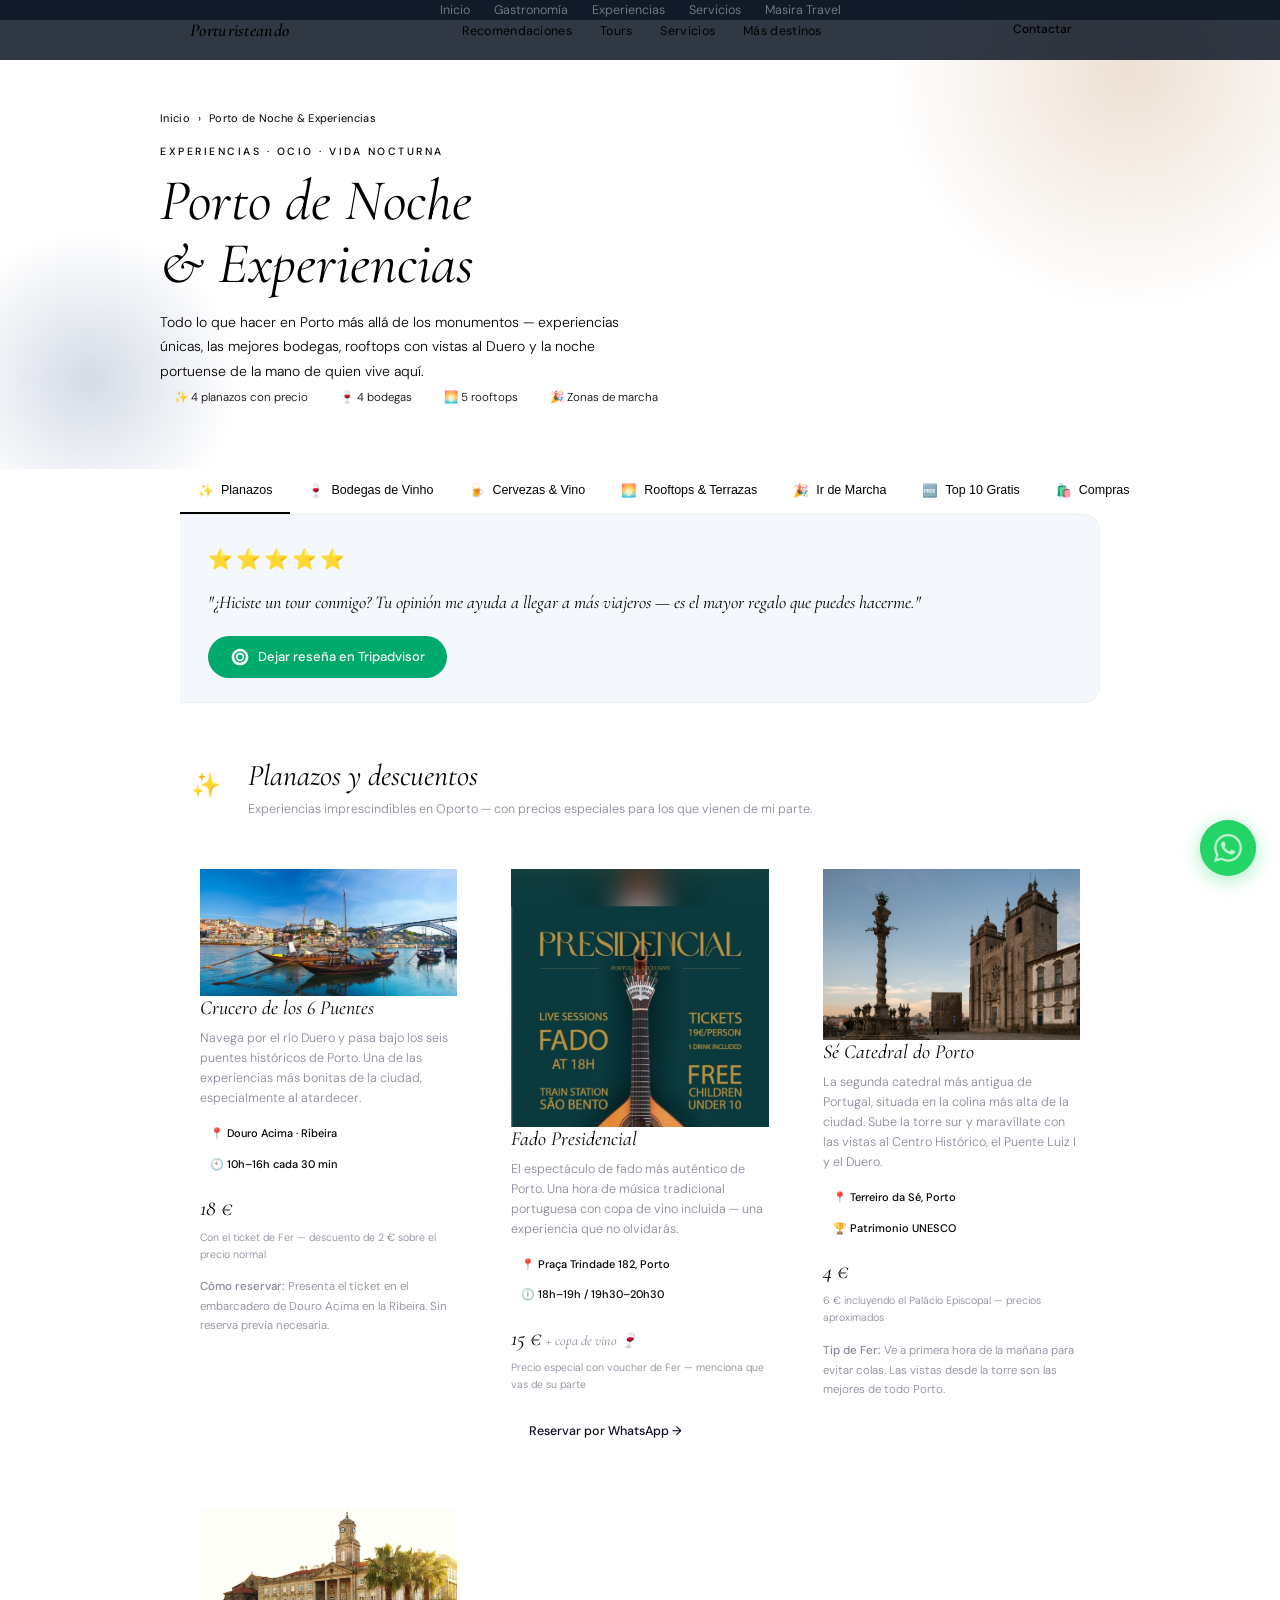
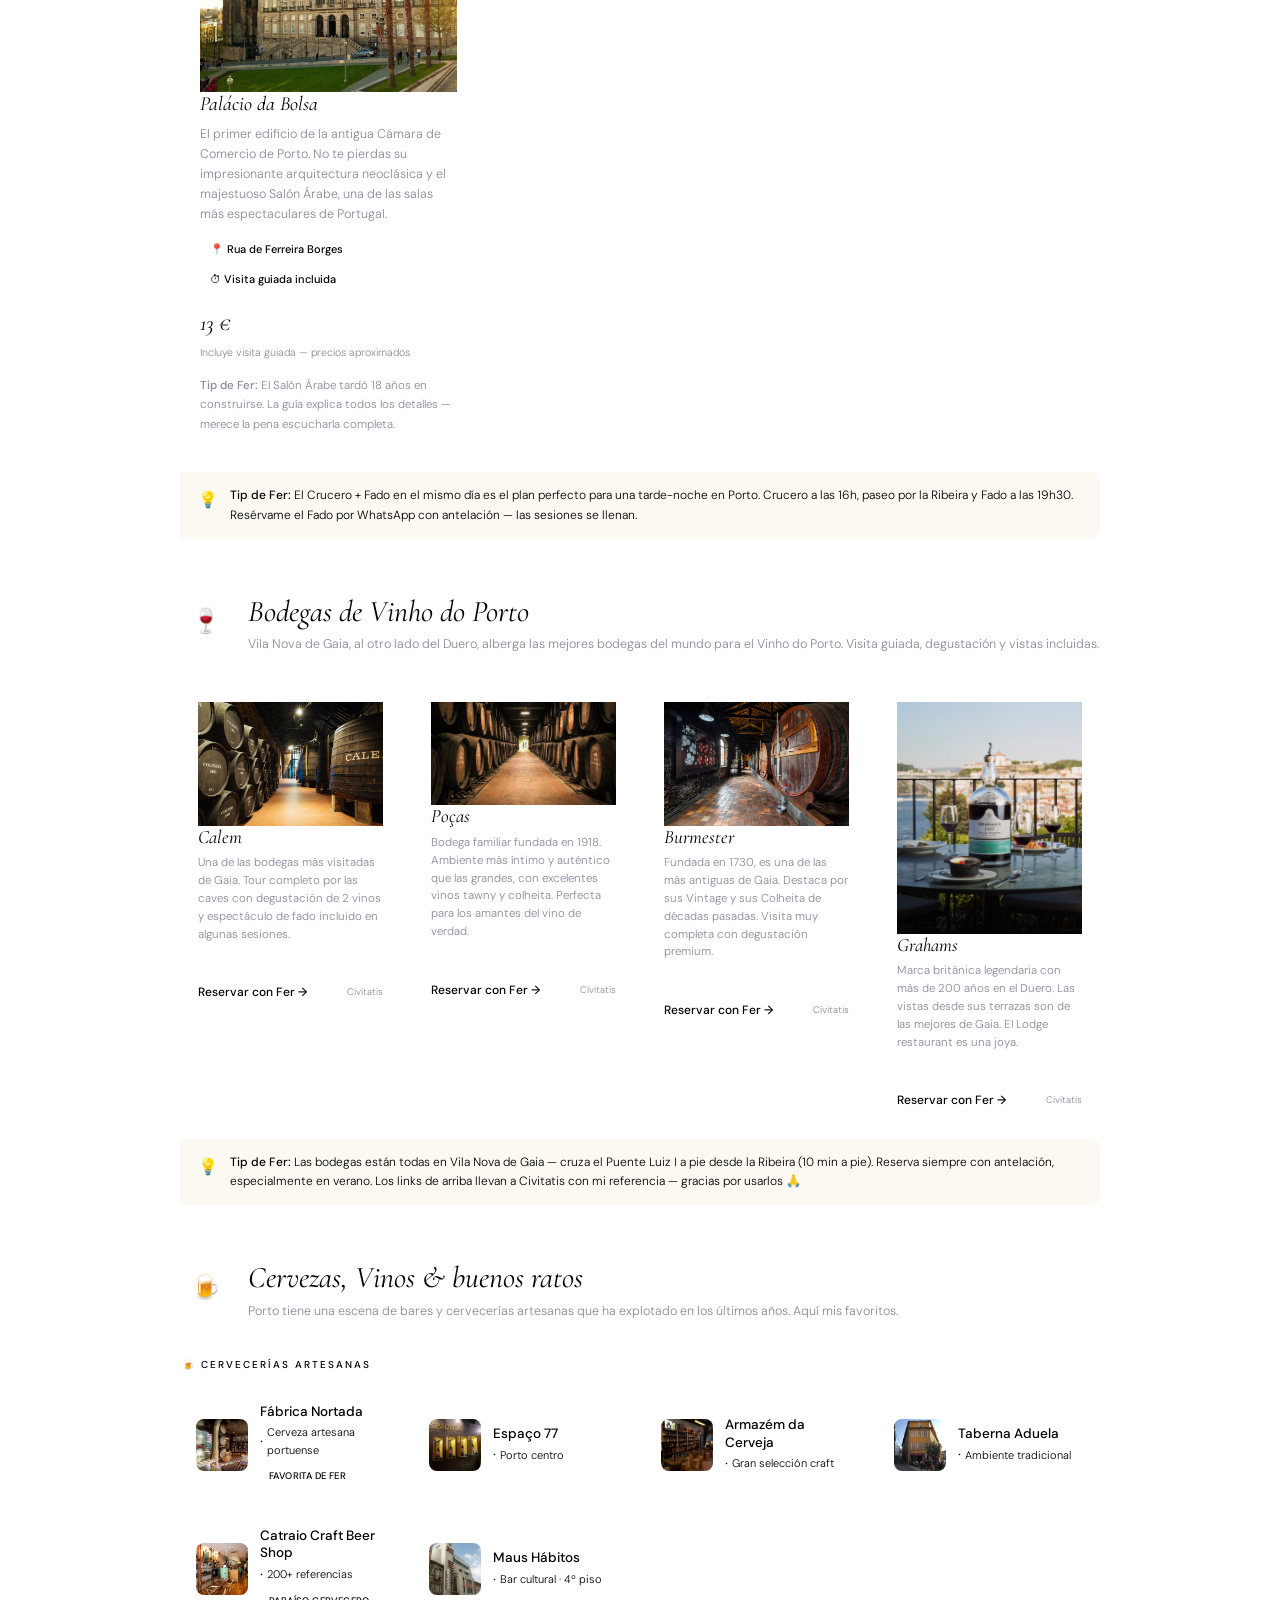
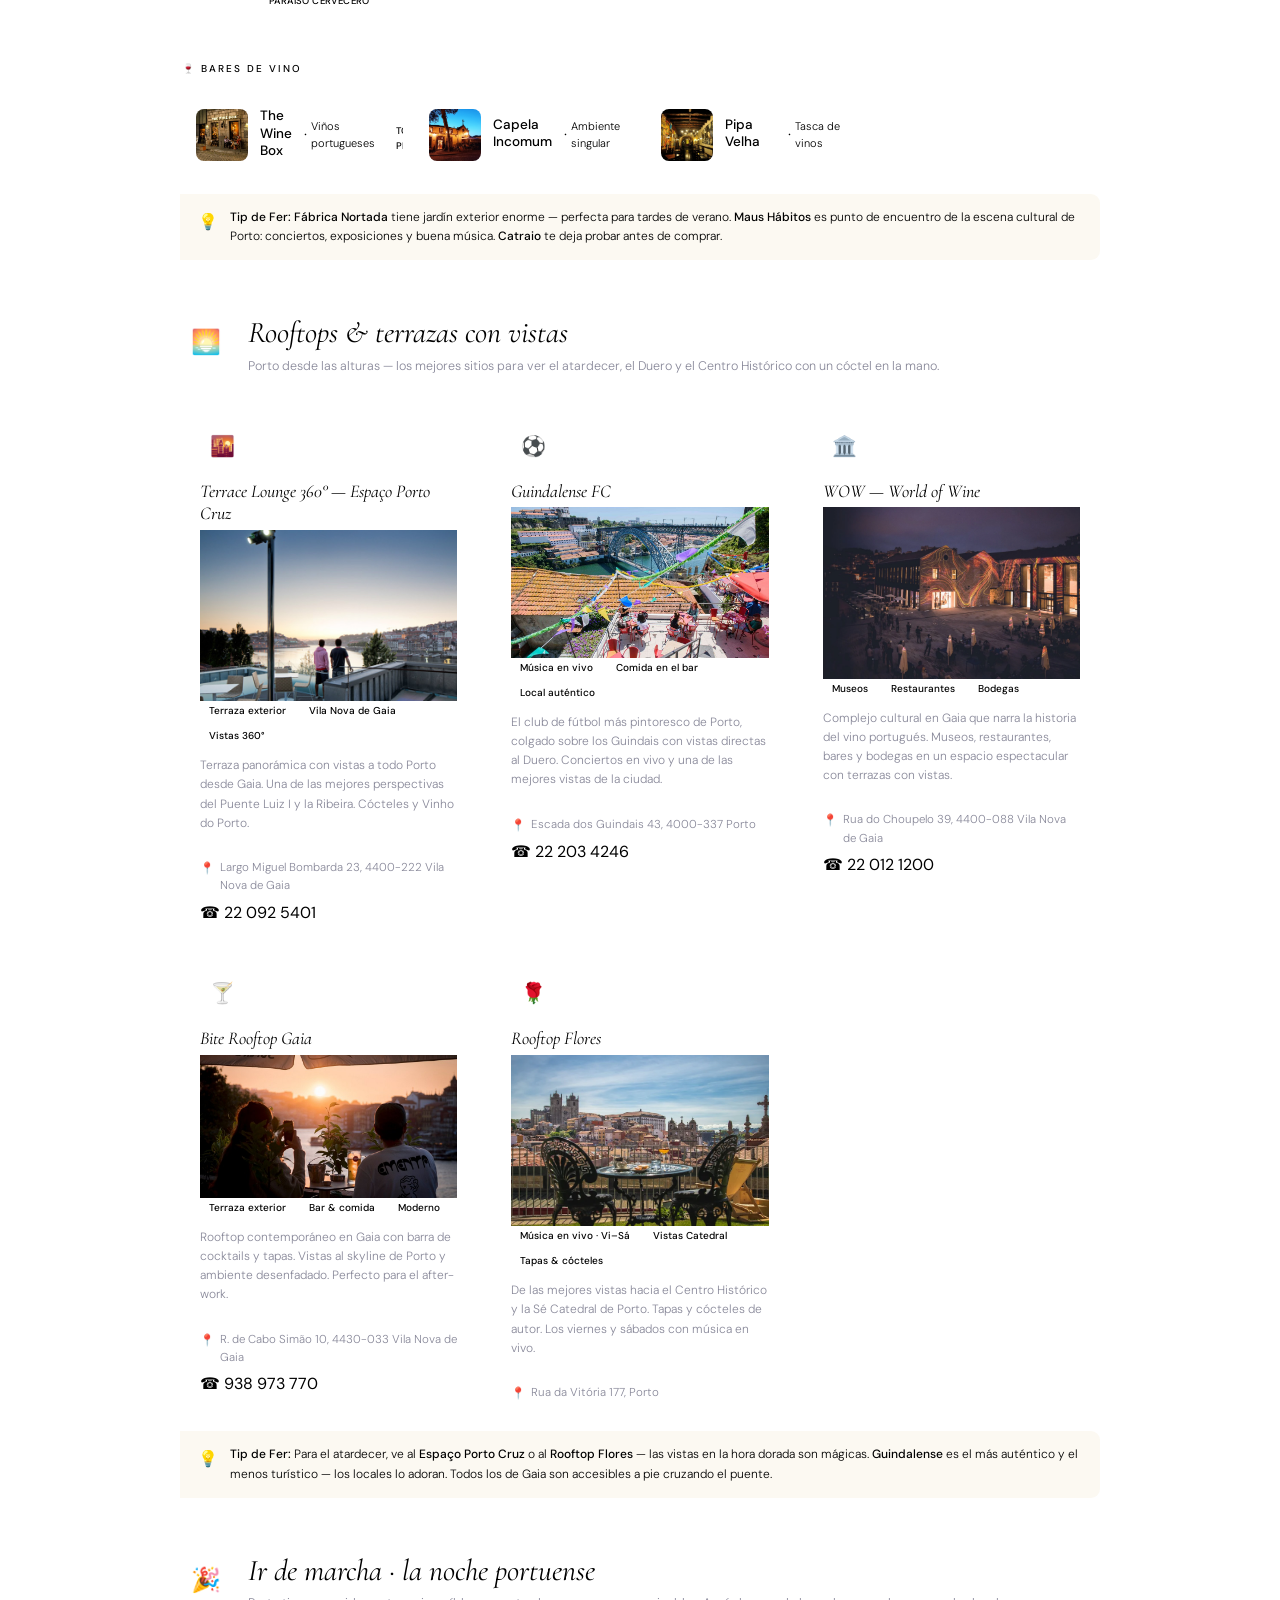
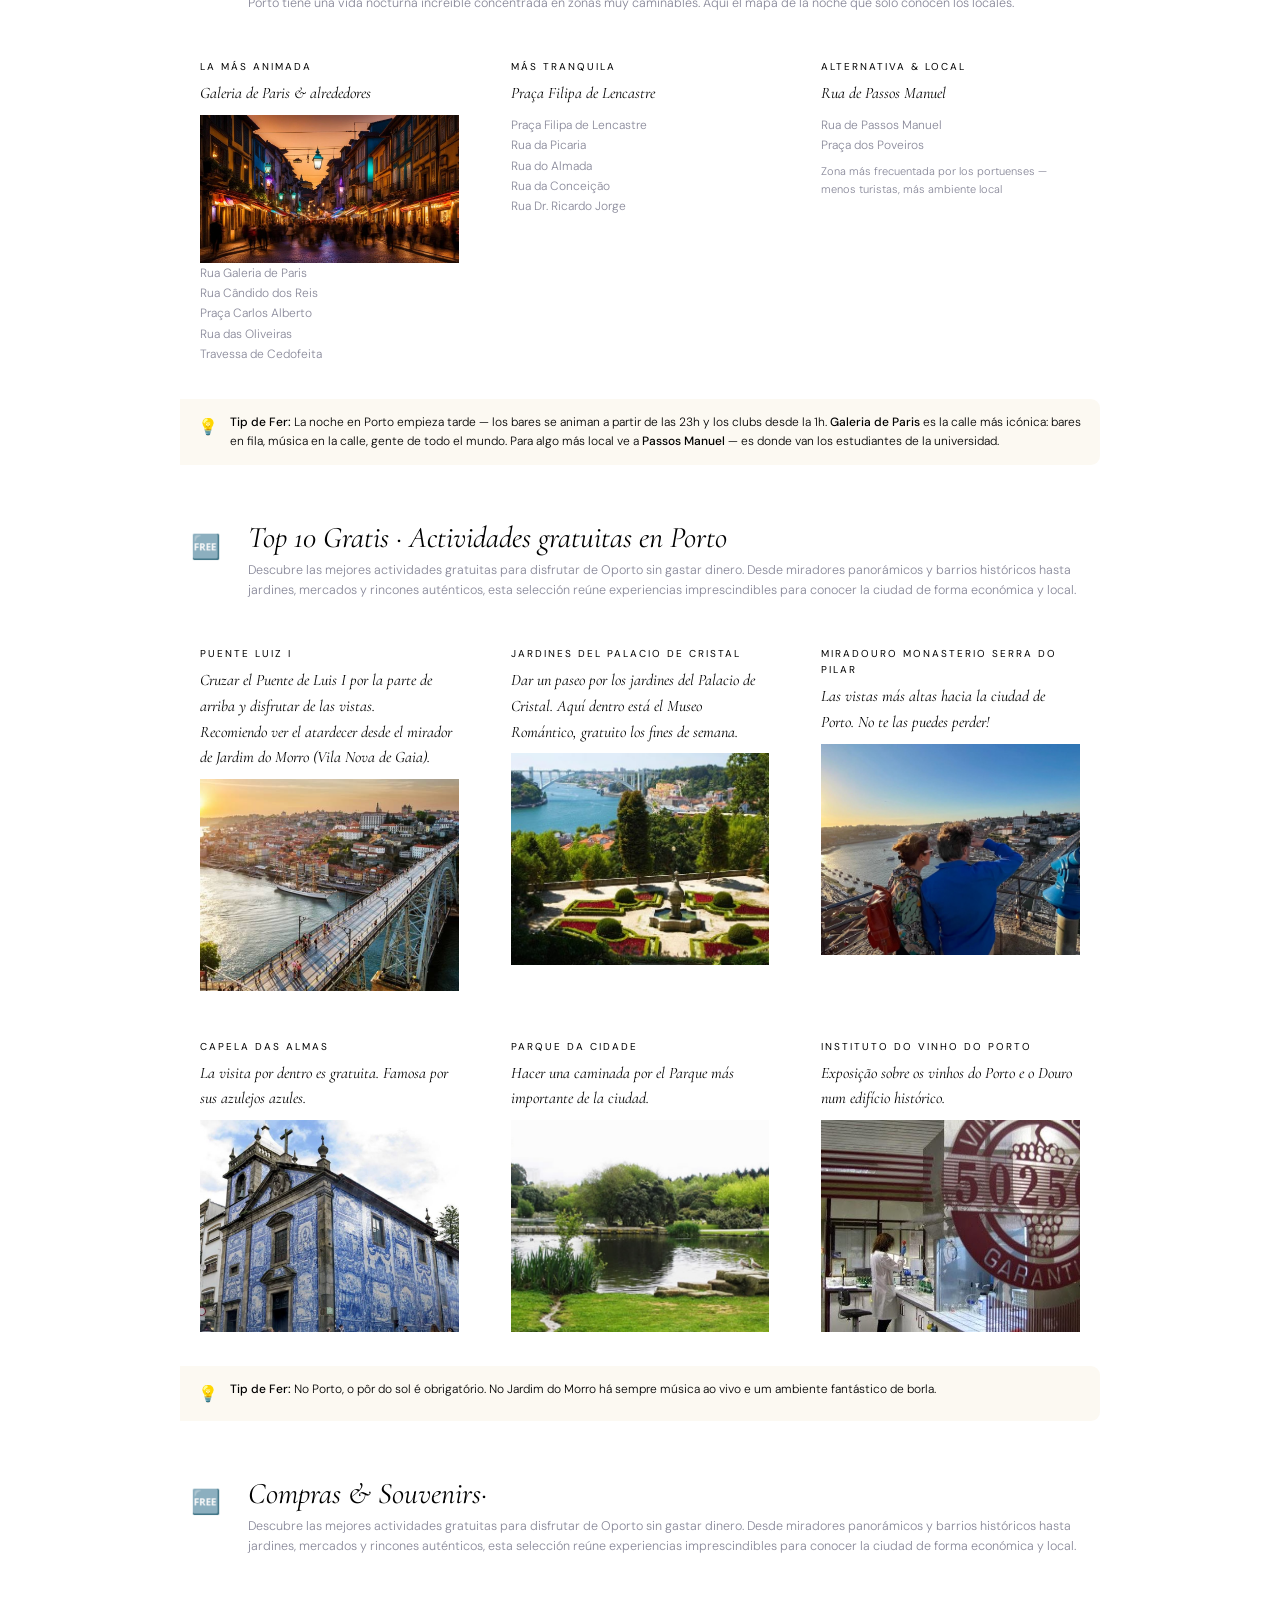
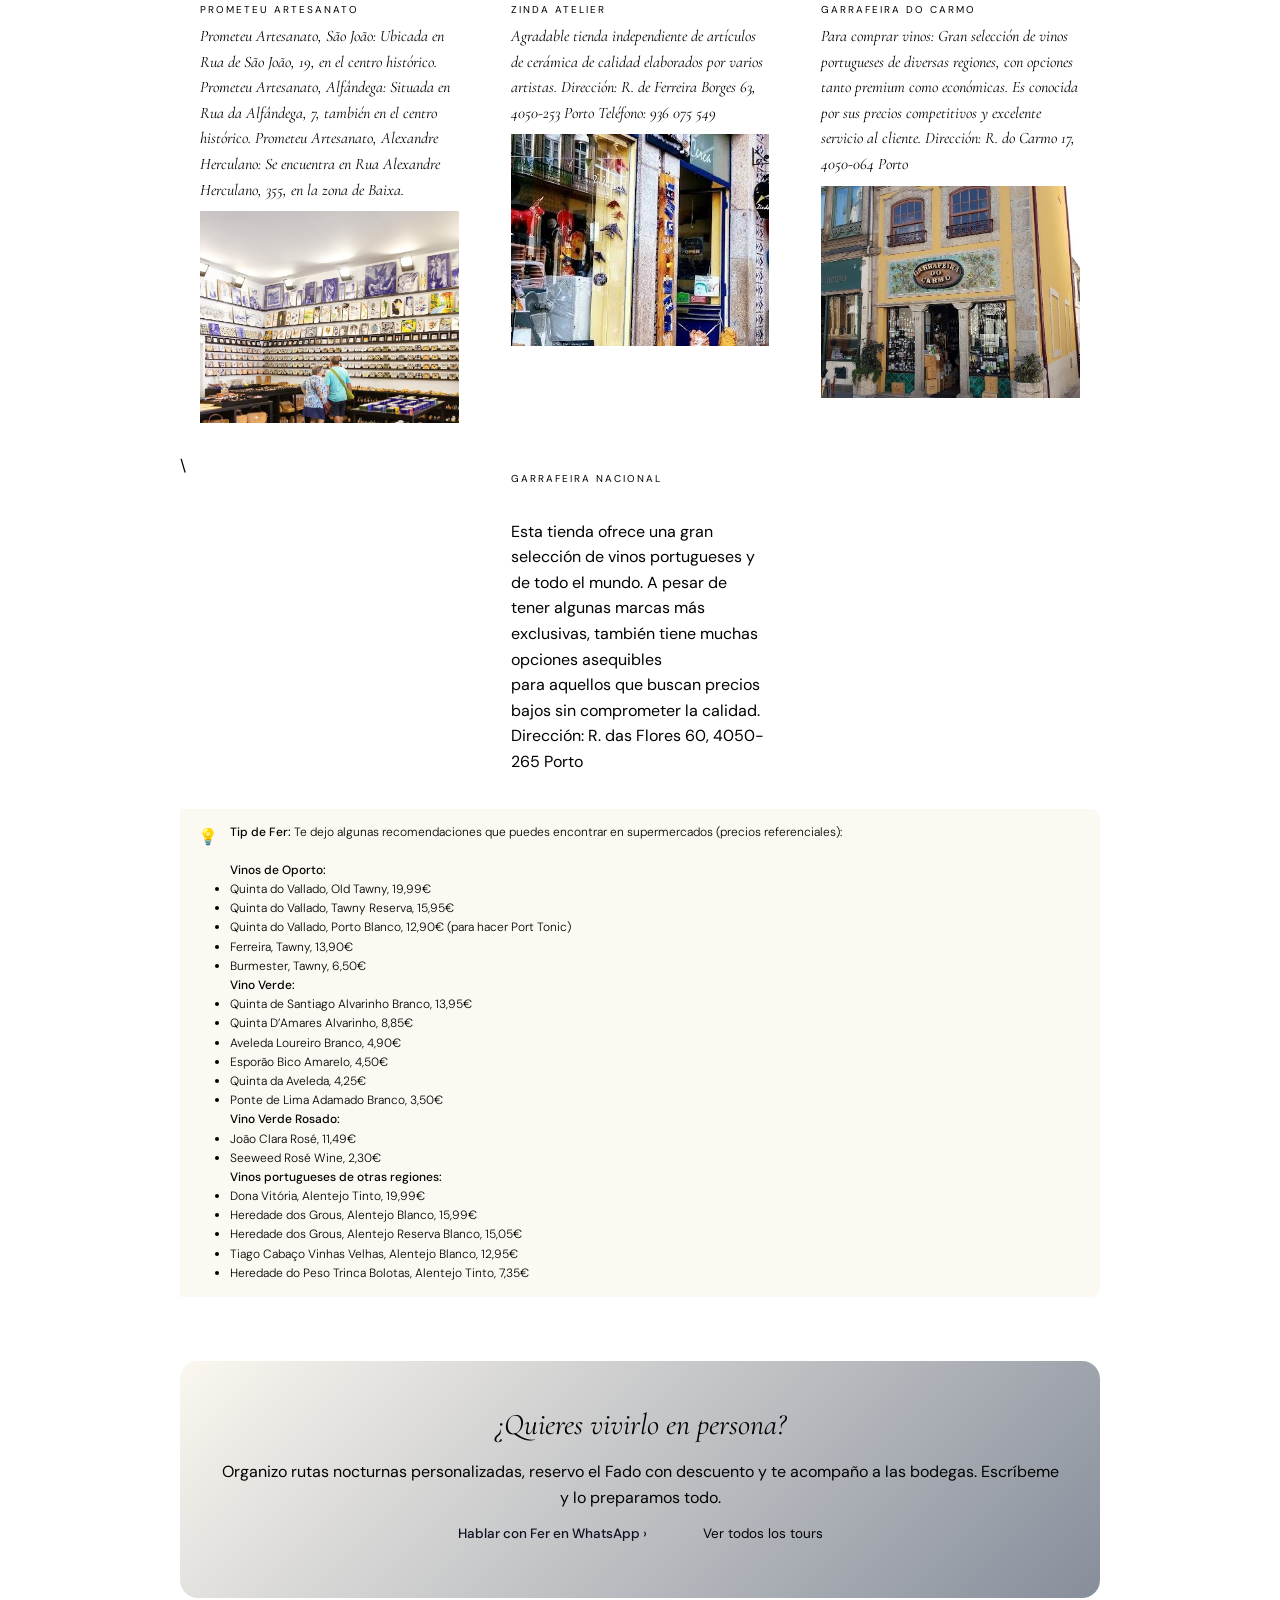
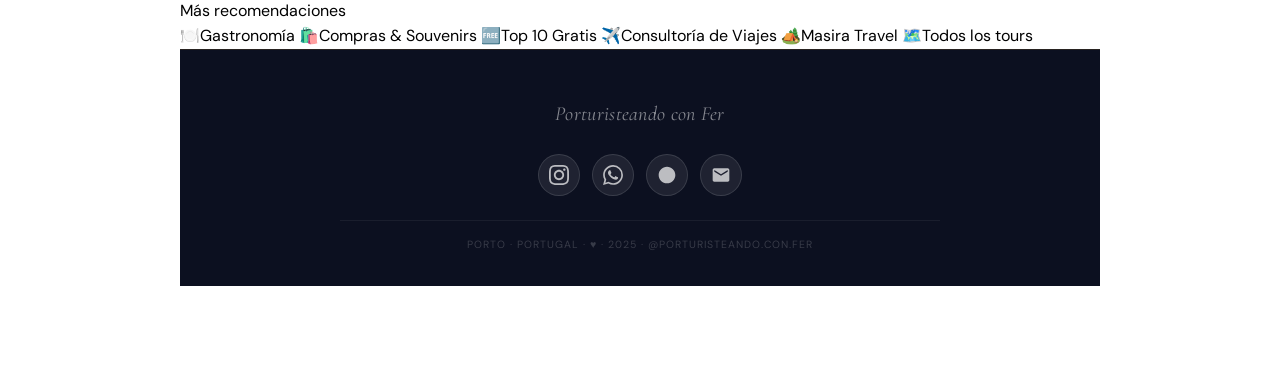
==== commit 0f3f5005: "update experiences" ====
--- a/experiencias.html
+++ b/experiencias.html
@@ -591,40 +591,32 @@
     </div>
 
     <!-- HERO -->
-    <section class="subhero subhero-with-photo" id="inicio">
-      <img src="images/experiencias.jpg" alt="" class="subhero-bg-img" />
-      <div class="subhero-glow"></div>
-      <div class="subhero-glow2"></div>
-      <div class="subhero-inner">
-        <div class="breadcrumb fade-in">
-          <a href="index.html">Inicio</a>
-          <span style="color: var(--cream-faint)">›</span>
-          <span>Porto de Noche & Experiencias</span>
-        </div>
-        <div class="subhero-label fade-in" style="color: var(--text-light)">
-          Experiencias · Ocio · Vida nocturna
-        </div>
-        <h1 class="subhero-title fade-in" style="color: var(--text-light)">
-          Porto de Noche<br /><em style="color: var(--text-light)"
-            >&amp; Experiencias</em 
-          >
-        </h1>
-        <p
-          class="subhero-desc fade-in"
-          style="margin-top: 10px; color: var(--text-light)"
-        >
-          Todo lo que hacer en Porto más allá de los monumentos — experiencias
-          únicas, las mejores bodegas, rooftops con vistas al Duero y la noche
-          portuense de la mano de quien vive aquí.
-        </p>
-        <div class="subhero-meta fade-in">
-          <div class="subhero-pill">✨ 4 planazos con precio</div>
-          <div class="subhero-pill">🍷 4 bodegas</div>
-          <div class="subhero-pill">🌅 5 rooftops</div>
-          <div class="subhero-pill">🎉 Zonas de marcha</div>
-        </div>
-      </div>
-    </section>
+   <section class="subhero" id="inicio">
+  <div class="subhero-glow"></div>
+  <div class="subhero-glow2"></div>
+  <div class="subhero-inner">
+    <div class="breadcrumb fade-in">
+      <a href="index.html">Inicio</a>
+      <span>›</span>
+      <span>Porto de Noche & Experiencias</span>
+    </div>
+    <div class="subhero-label fade-in">Experiencias · Ocio · Vida nocturna</div>
+    <h1 class="subhero-title fade-in">
+      Porto de Noche<br><em>&amp; Experiencias</em>
+    </h1>
+    <p class="subhero-desc fade-in" style="margin-top:10px">
+      Todo lo que hacer en Porto más allá de los monumentos — experiencias
+      únicas, las mejores bodegas, rooftops con vistas al Duero y la noche
+      portuense de la mano de quien vive aquí.
+    </p>
+    <div class="subhero-meta fade-in">
+      <div class="subhero-pill">✨ 4 planazos con precio</div>
+      <div class="subhero-pill">🍷 4 bodegas</div>
+      <div class="subhero-pill">🌅 5 rooftops</div>
+      <div class="subhero-pill">🎉 Zonas de marcha</div>
+    </div>
+  </div>
+</section>
 
     <!-- CAT NAV -->
     <div class="cat-nav" id="catNav">
--- a/styles.css
+++ b/styles.css
@@ -124,12 +124,6 @@
   z-index: 0;
 }
 
-/* texto a branco para contrastar com a foto */
-.subhero-with-photo .breadcrumb a,
-.subhero-with-photo .breadcrumb span { color: rgba(255,255,255,0.6); }
-.subhero-with-photo .subhero-label { color: rgba(200,144,42,0.9); }
-.subhero-with-photo .subhero-title { color: #ffffff; }
-.subhero-with-photo .subhero-desc { color: rgba(255,255,255,0.8); }
 
 /* ── NAV ── */
 nav {
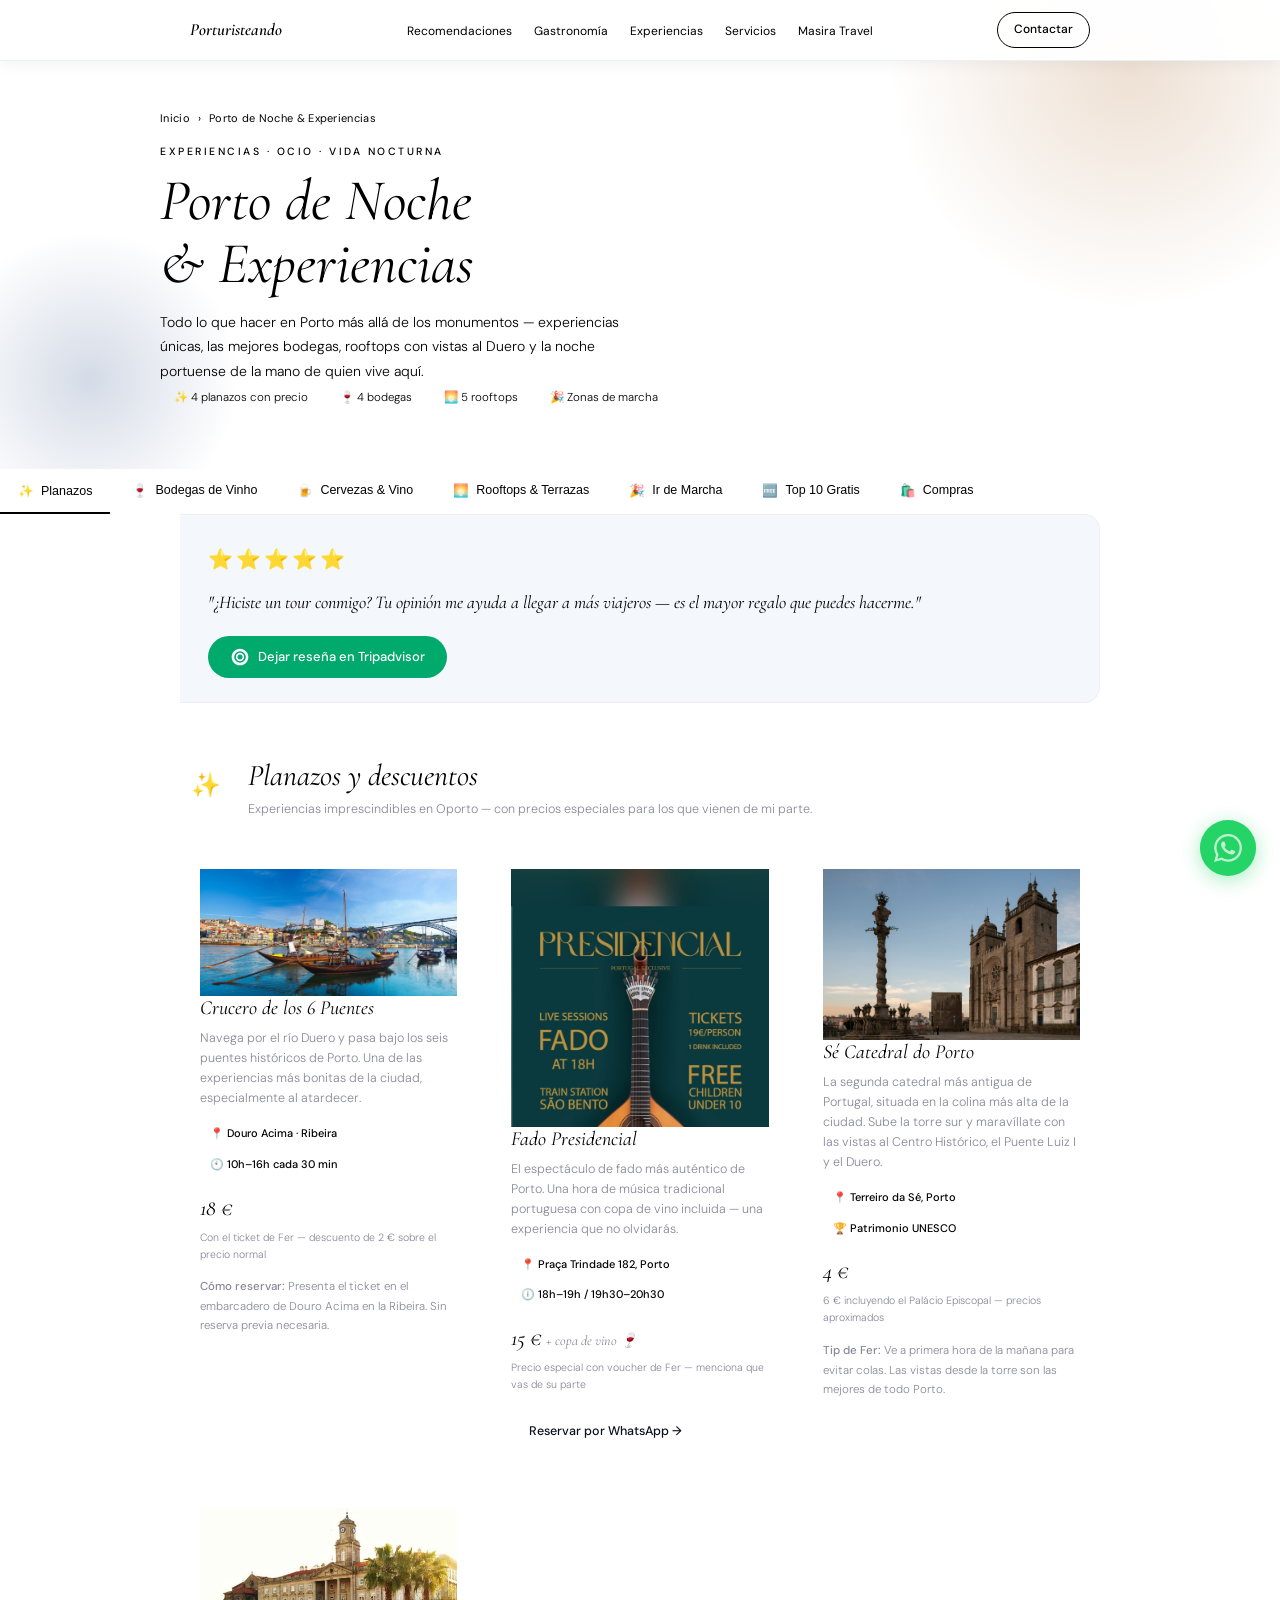
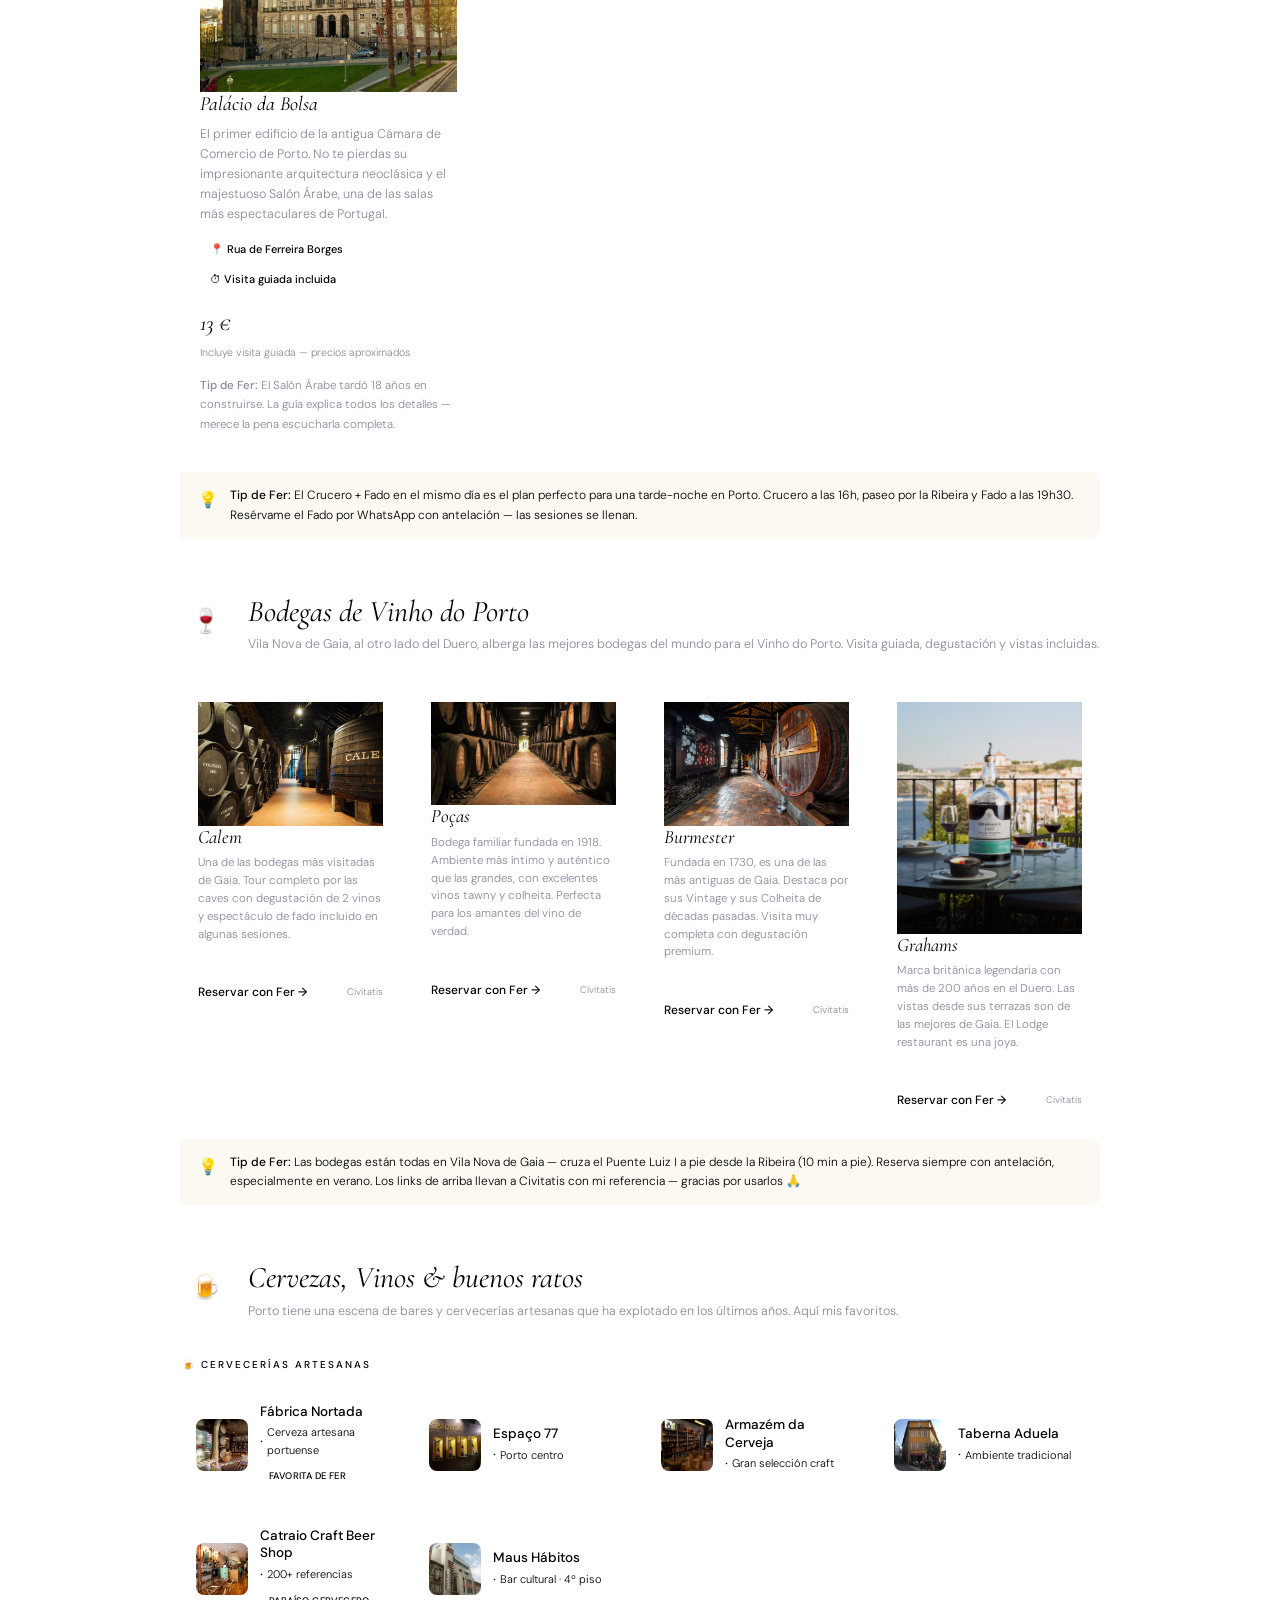
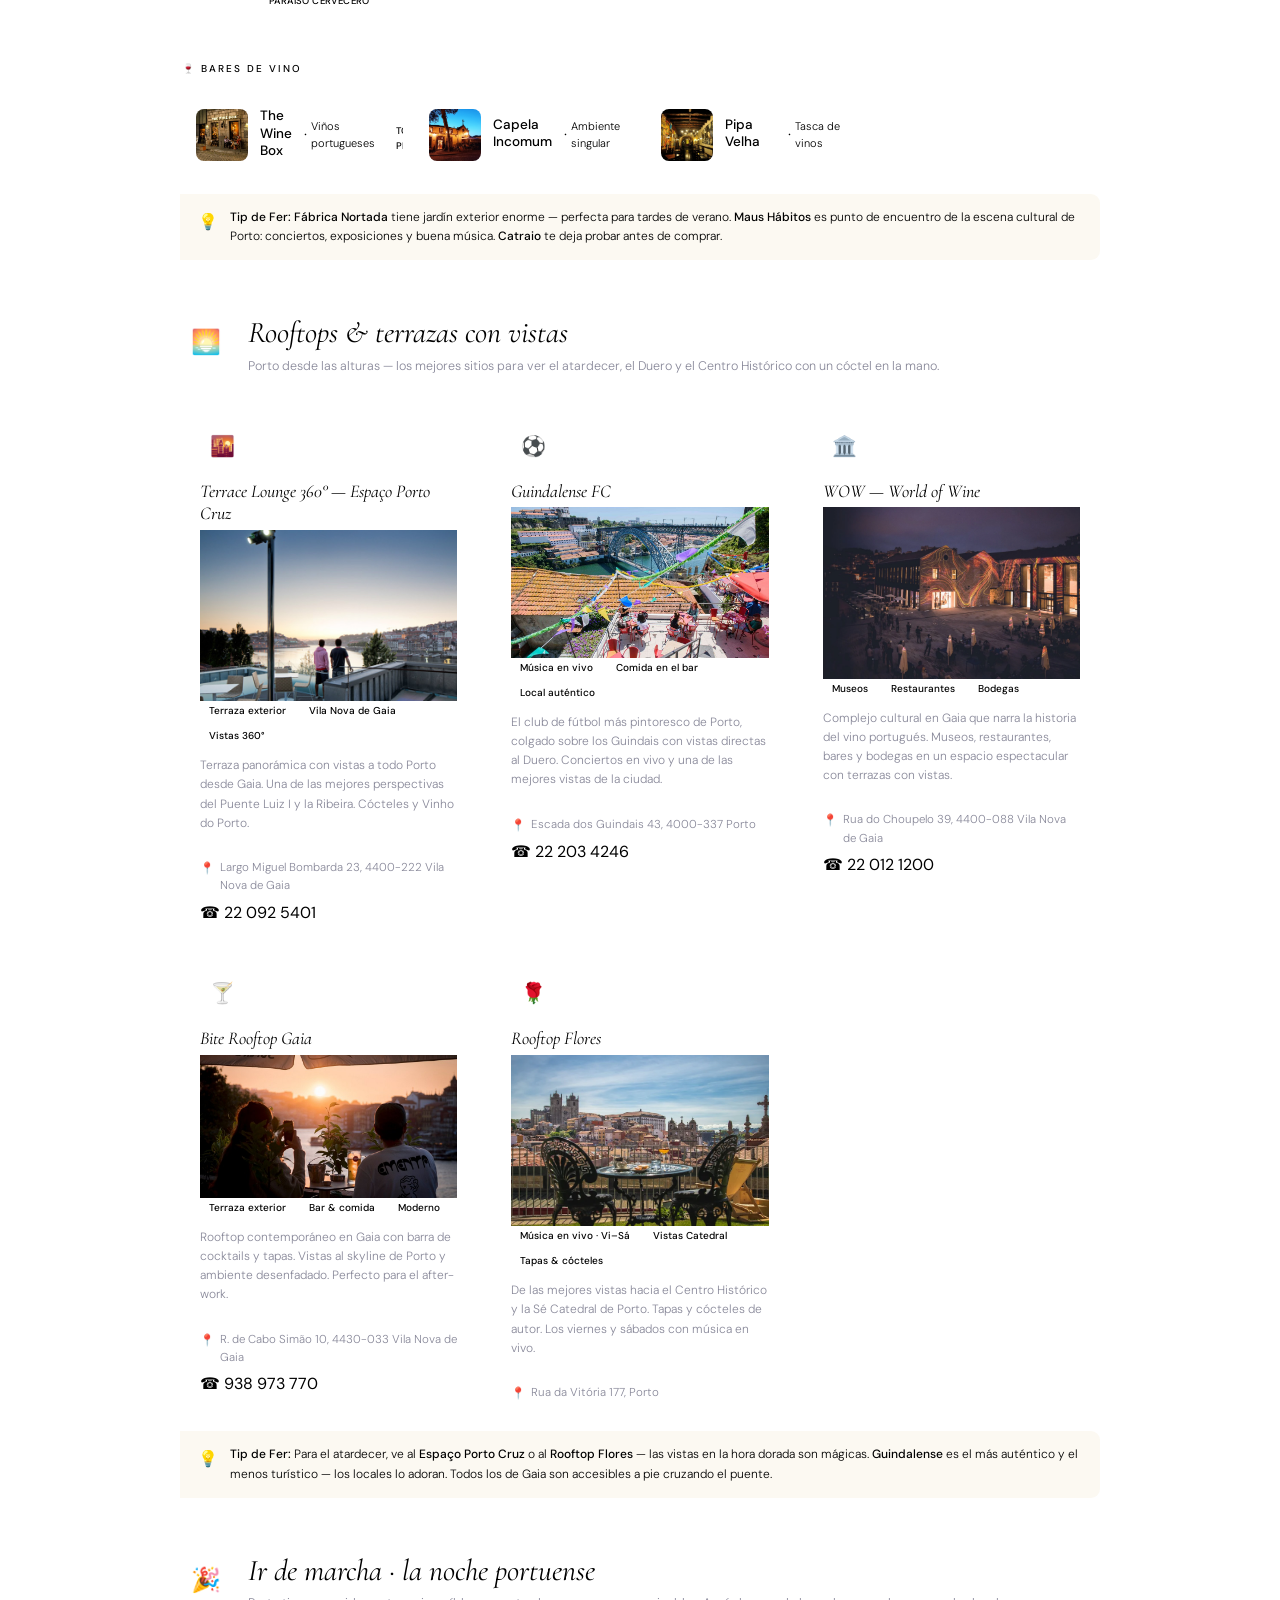
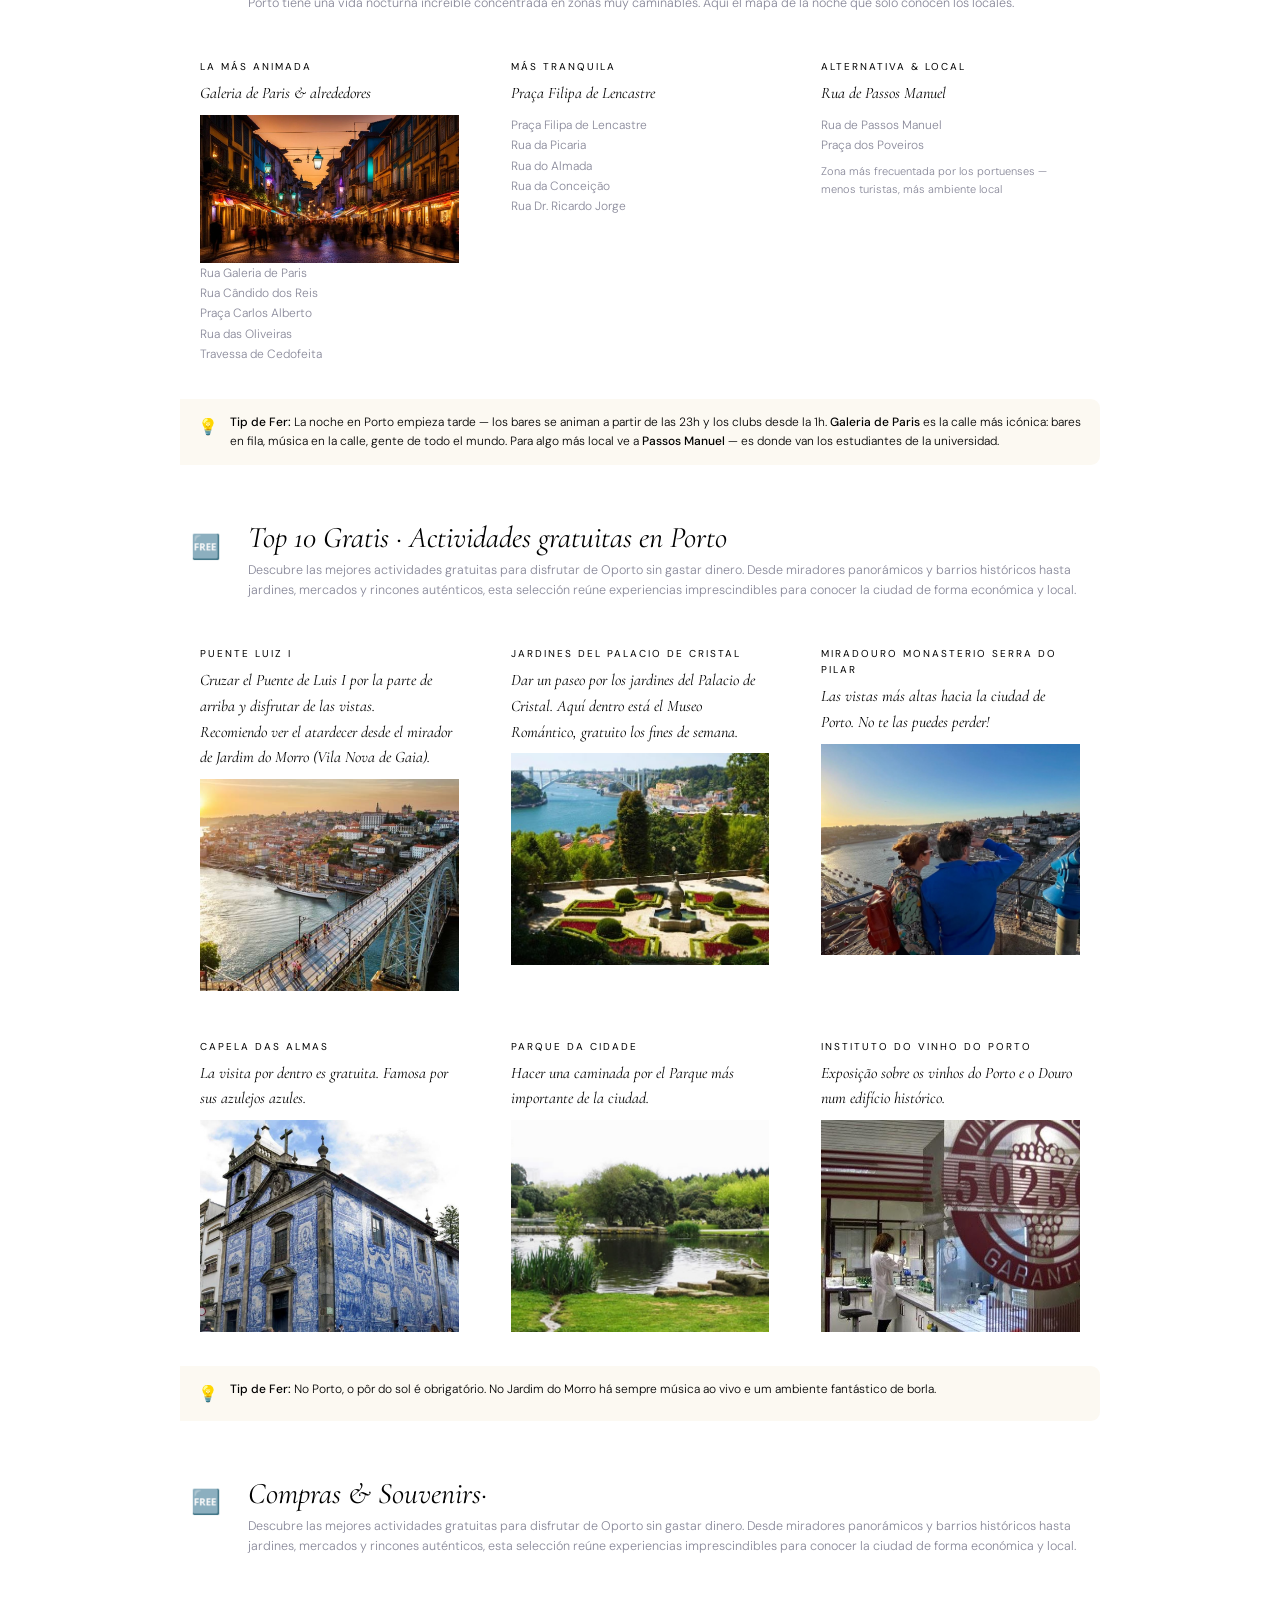
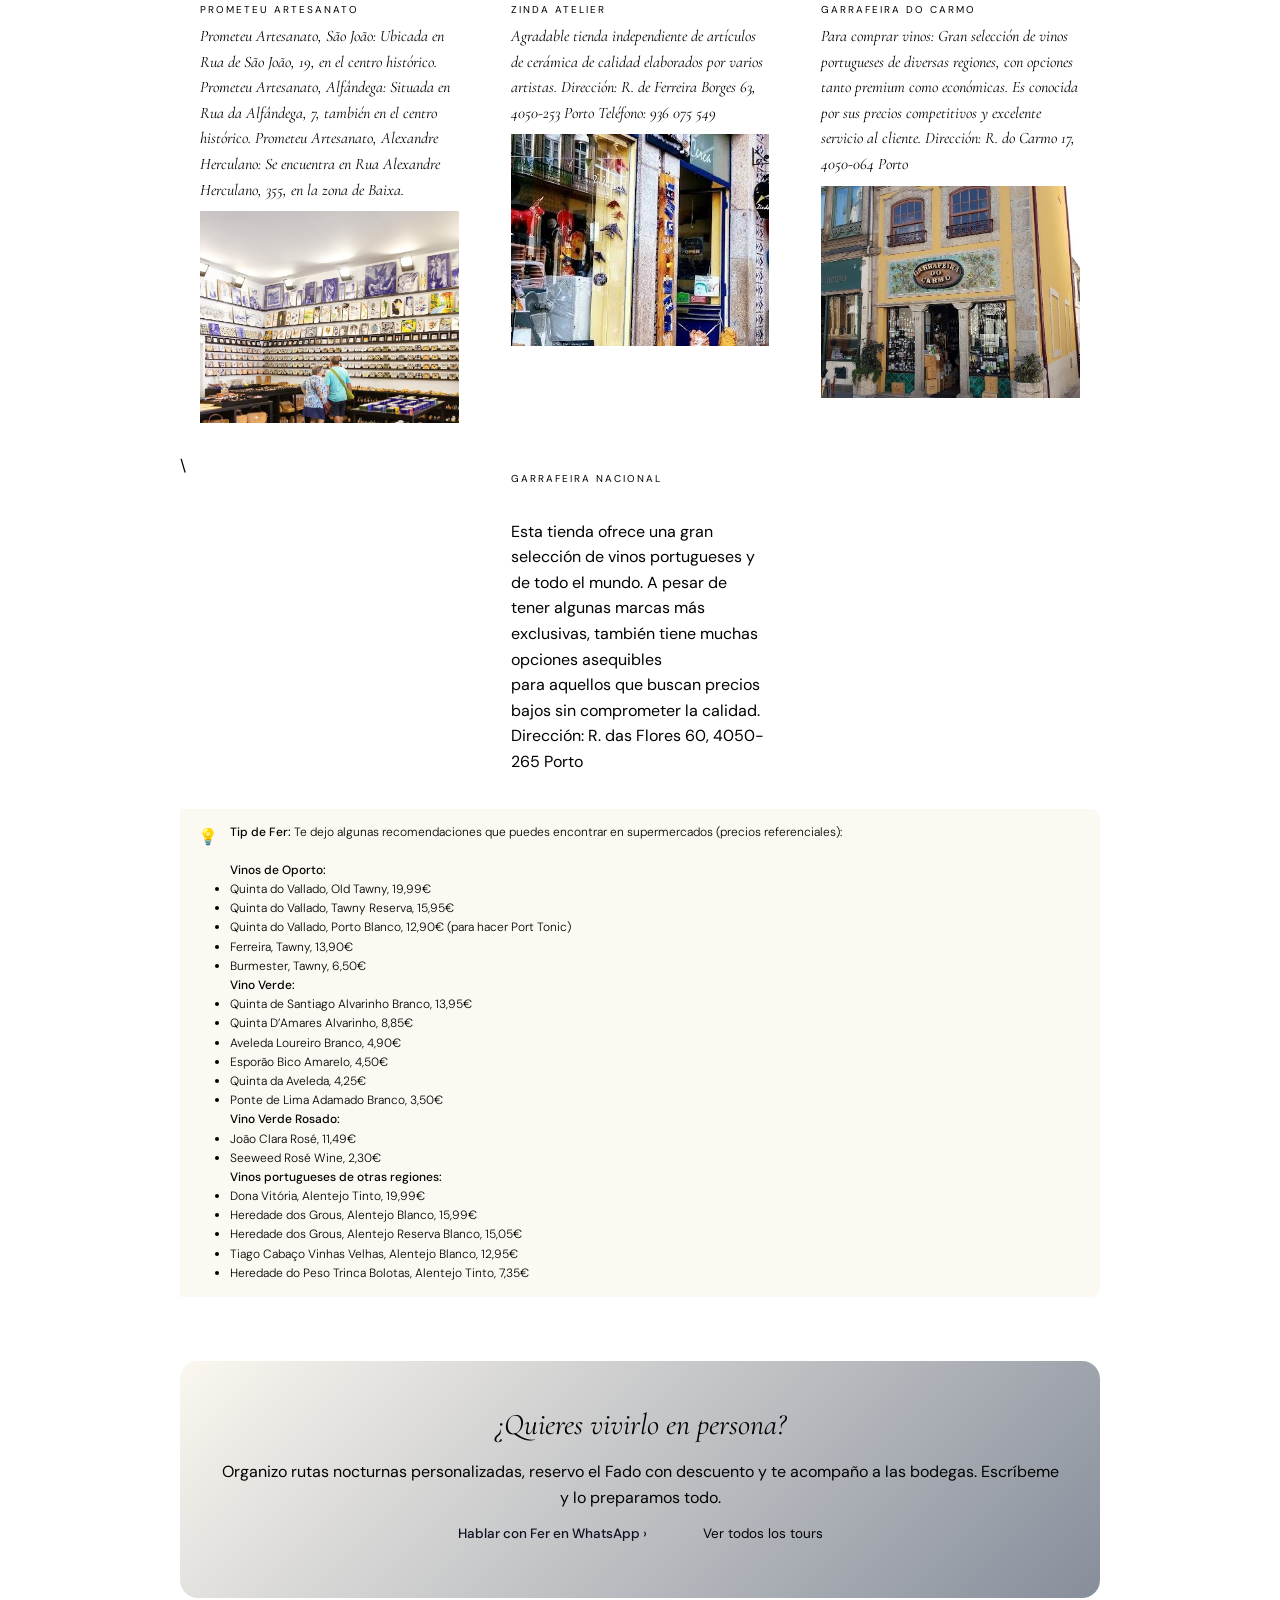
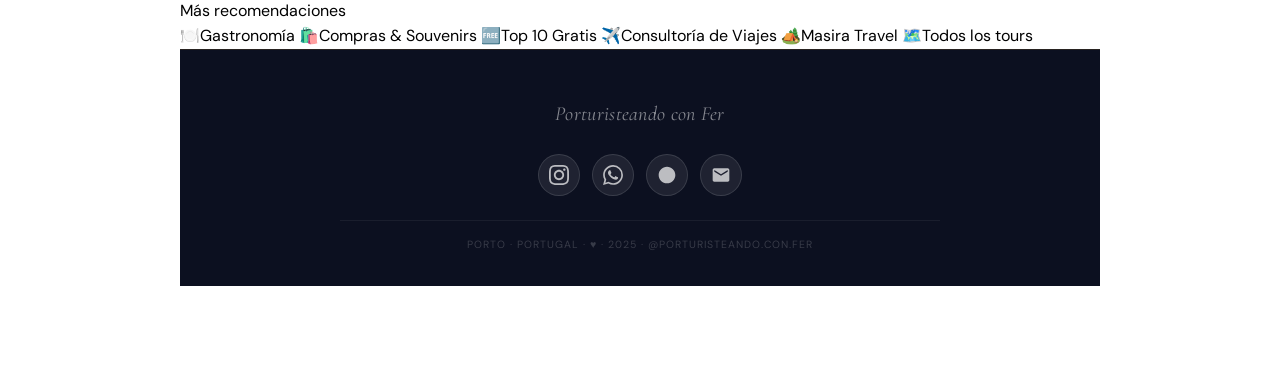
==== commit f61a20ea: "updatd hiperlinks and contact info" ====
--- a/experiencias.html
+++ b/experiencias.html
@@ -551,28 +551,24 @@
     </style>
   </head>
   <body>
-    <!-- NAV -->
-    <nav>
-      <div class="nav-inner">
-        <a href="index.html" class="nav-logo"
+ <!-- NAV -->
+<nav>
+  <div class="nav-inner">
+    <a href="index.html" class="nav-logo"
           >Portu<span>risteando</span></a
         >
-        <ul class="nav-links" style="color: var(--text-dark)">
-          <li>
-            <a href="index.html#recomendaciones">Recomendaciones</a>
-          </li>
-          <li><a href="index.html#tours">Tours</a></li>
-          <li><a href="index.html#servicios">Servicios</a></li>
-          <li><a href="index.html#masira">Más destinos</a></li>
-        </ul>
-        <a href="https://wa.me/351910210968" target="_blank" class="nav-cta"
-          >Contactar</a
-        >
-        <button class="nav-menu-btn" id="menuBtn">
-          <span></span><span></span><span></span>
-        </button>
-      </div>
-    </nav>
+    <ul class="nav-links">
+      <li><a href="index.html#recomendaciones">Recomendaciones</a></li>
+      <li><a href="gastronomia.html">Gastronomía</a></li>
+      <li><a href="experiencias.html">Experiencias</a></li>
+      <li><a href="index.html#servicios">Servicios</a></li>
+      <li><a href="index.html#masira">Masira Travel</a></li>
+    </ul>
+   <a href="https://wa.me/351910210968" class="nav-cta" style="color: #000000; background: transparent; border: 1px solid #000000;">
+  Contactar
+</a>
+  </div>
+</nav>
 
     <!-- MOBILE MENU -->
     <div class="mobile-menu" id="mobileMenu">
@@ -1613,15 +1609,6 @@
       </a>
     </div>
 
-    <!-- Links de navegação -->
-    <nav class="footer-dark-nav">
-      <a href="index.html">Inicio</a>
-      <a href="gastronomia.html">Gastronomía</a>
-      <a href="experiencias.html">Experiencias</a>
-      <a href="index.html#servicios">Servicios</a>
-      <a href="index.html#masira">Masira Travel</a>
-    </nav>
-
     <!-- Copyright -->
     <div class="footer-dark-copy">
       Porto · Portugal · ♥ · 2025 · @porturisteando.con.fer
--- a/styles.css
+++ b/styles.css
@@ -127,62 +127,112 @@
 
 /* ── NAV ── */
 nav {
-  position: fixed; top: 0; left: 0; right: 0; z-index: 100;
+  position: fixed;
+  top: 0;
+  left: 0;
+  right: 0;
+  z-index: 100;
   padding: 0 20px;
-  background: rgba(12,22,36,0.85);
+  background: rgba(255, 255, 255, 0.95);
   backdrop-filter: blur(18px);
-  border-bottom: 0.5px solid var(--gold-border);
-  transition: background 0.3s;
-}
-.nav-inner {
-  max-width: 900px; margin: 0 auto;
-  display: flex; align-items: center; justify-content: space-between;
-  height: 60px;
-}
+  border-bottom: 1px solid rgba(0, 71, 171, 0.08);
+  box-shadow: 0 2px 16px rgba(0, 0, 0, 0.06);
+}
+
+.nav-links a {
+  font-size: 12px;
+  color: var(--text-medium);
+  transition: color 0.2s;
+  white-space: nowrap;
+}
+
+.nav-links a:hover {
+  color: var(--primary-blue);
+}
+
+.nav-links {
+  display: flex;
+  flex-direction: row;
+  gap: 22px;
+  list-style: none;
+  flex-wrap: nowrap;
+  align-items: center;
+}
+
 .nav-logo {
   font-family: 'Cormorant Garamond', serif;
-  font-size: 18px; font-style: italic; font-weight: 600;
-  color: var(--cream); letter-spacing: 0.3px;
-}
-.nav-logo span { color: var(--gold); }
-.nav-links {
-  display: flex; gap: 28px; list-style: none;
-}
-.nav-links a {
-  font-size: 12.5px; color: var(--cream-dim); letter-spacing: 0.3px;
-  transition: color 0.2s; font-weight: 400;
-}
-.nav-links a:hover { color: var(--gold-light); }
+  font-size: 17px;
+  font-style: italic;
+  font-weight: 600;
+  color: var(--text-dark);
+  white-space: nowrap;
+  text-decoration: none;
+}
+
+.nav-logo span {
+  color: var(--primary-blue);
+}
+
 .nav-cta {
-  background: var(--gold-pale);
-  border: 0.5px solid var(--gold-border);
-  border-radius: 30px; padding: 7px 18px;
-  font-size: 12px; font-weight: 500; color: var(--gold-light);
-  transition: all 0.2s; white-space: nowrap;
-}
-.nav-cta:hover { background: rgba(200,144,42,0.18); border-color: var(--gold-dim); }
-.nav-menu-btn {
-  display: none; background: none; border: none;
-  cursor: pointer; padding: 4px; color: var(--cream);
-  flex-direction: column; gap: 5px;
-}
+  background: var(--gold);
+  border: none;
+  border-radius: 30px;
+  padding: 7px 16px;
+  font-size: 12px;
+  font-weight: 500;
+  color: #fff;
+  transition: all 0.2s;
+  white-space: nowrap;
+  flex-shrink: 0;
+}
+
+.nav-cta:hover {
+  background: var(--gold-light);
+  transform: translateY(-1px);
+}
+
 .nav-menu-btn span {
-  display: block; width: 22px; height: 1.5px;
-  background: var(--cream-dim); border-radius: 2px; transition: all 0.3s;
+  display: block;
+  width: 22px;
+  height: 2px;
+  background: var(--text-dark);  /* linha escura visível no nav branco */
+  border-radius: 2px;
+  transition: all 0.3s;
 }
 .mobile-menu {
-  display: none; position: fixed; inset: 60px 0 0 0; z-index: 99;
-  background: rgba(10,18,30,0.97); backdrop-filter: blur(20px);
-  flex-direction: column; align-items: center; justify-content: center;
-  gap: 32px;
-}
-.mobile-menu.open { display: flex; }
+  display: none;
+  position: fixed;
+  inset: 60px 0 0 0;
+  z-index: 99;
+  background: rgba(255, 255, 255, 0.98);
+  backdrop-filter: blur(20px);
+  flex-direction: column;
+  align-items: center;
+  justify-content: center;
+  gap: 28px;
+}
+
+.mobile-menu.open {
+  display: flex;
+}
+
 .mobile-menu a {
   font-family: 'Cormorant Garamond', serif;
-  font-size: 26px; font-style: italic; color: var(--cream-dim);
+  font-size: 28px;
+  font-style: italic;
+  color: var(--text-dark);
   transition: color 0.2s;
-}
-.mobile-menu a:hover { color: var(--gold-light); }
+  text-decoration: none;
+}
+
+.mobile-menu a:hover {
+  color: var(--primary-blue);
+}
+
+.menu-link-cta {
+  color: var(--primary-blue) !important;
+  font-size: 18px !important;
+}
 
 /* ── COMMON COMPONENTS ── */
 .btn-primary {
@@ -335,9 +385,14 @@
   position: sticky; top: 60px; z-index: 90;
 }
 .cat-nav::-webkit-scrollbar { display: none; }
-.cat-nav-inner {
-  max-width: 960px; margin: 0 auto; padding: 0 20px;
-  display: flex; gap: 0; white-space: nowrap;
+.nav-inner {
+  max-width: 900px;
+  margin: 0 auto;
+  display: flex;
+  align-items: center;
+  justify-content: space-between;
+  height: 60px;
+  gap: 16px;
 }
 .cat-nav-btn {
   display: inline-flex; align-items: center; gap: 7px;
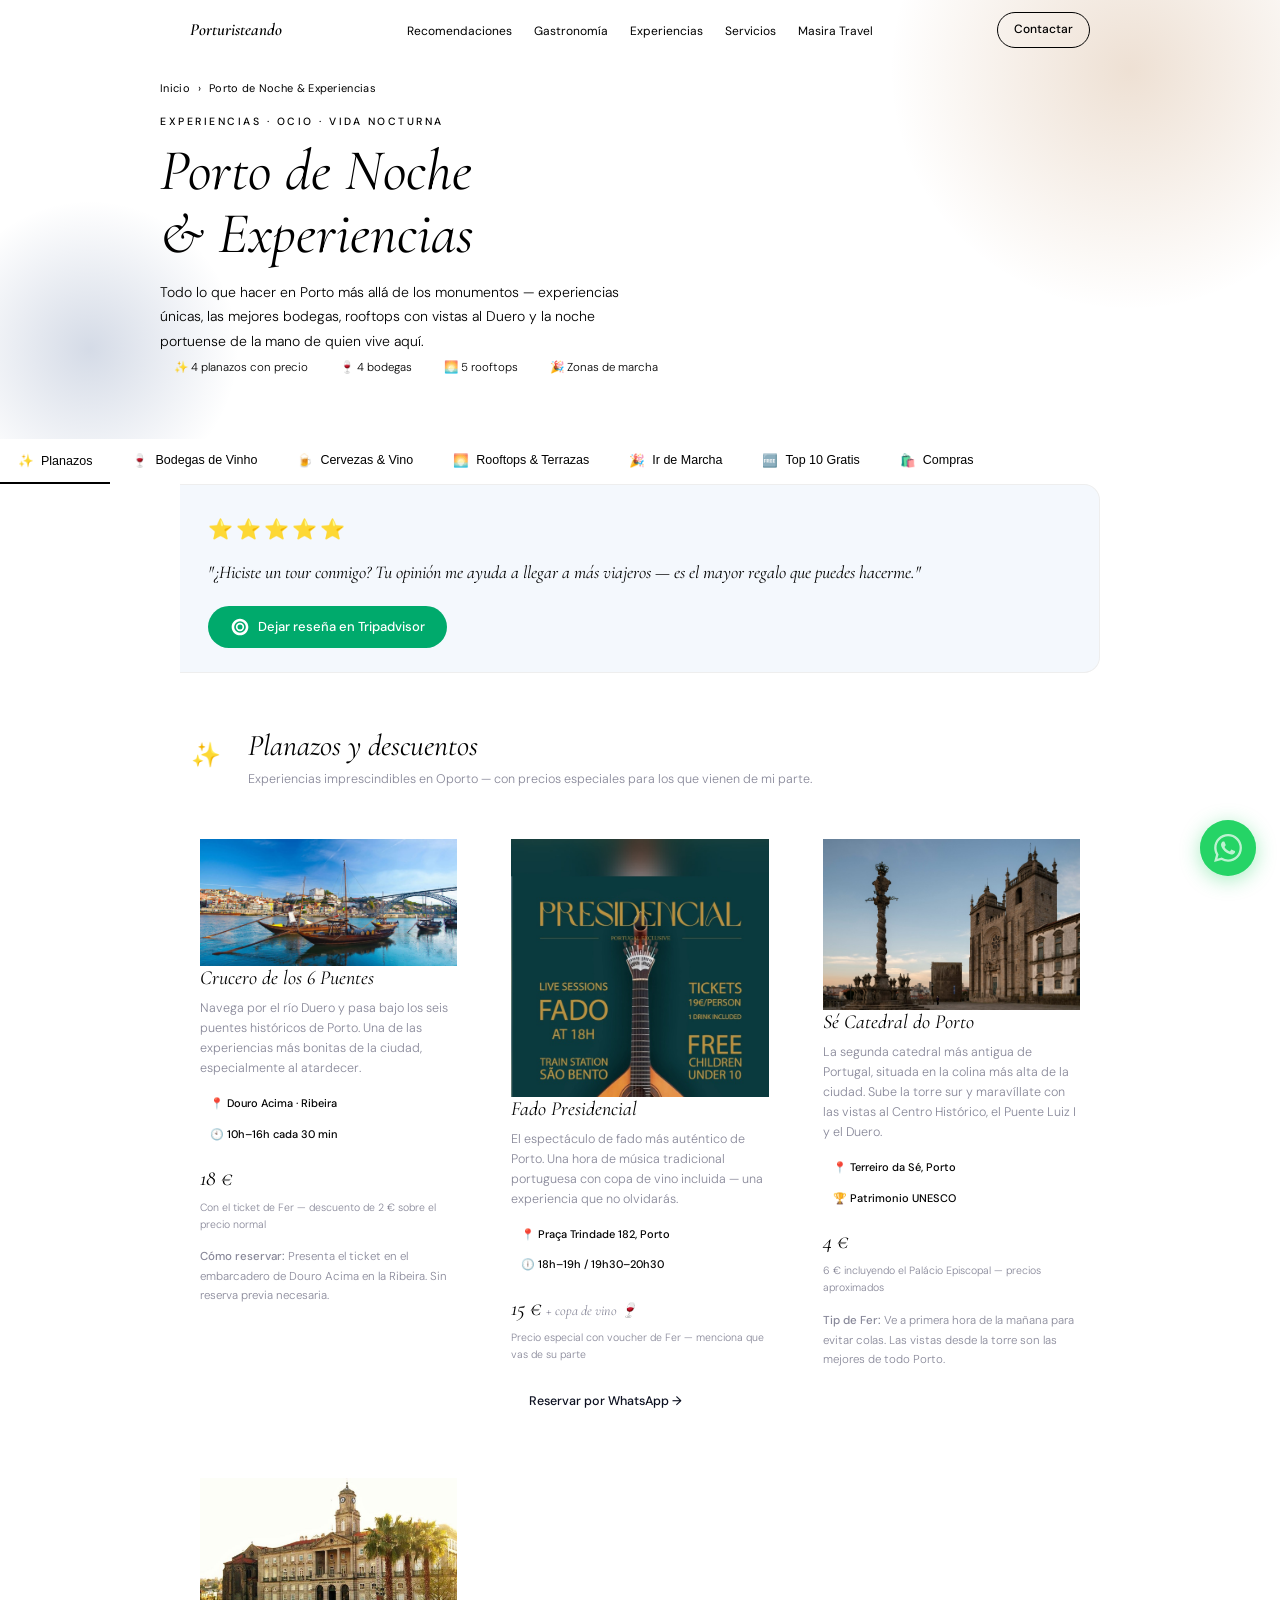
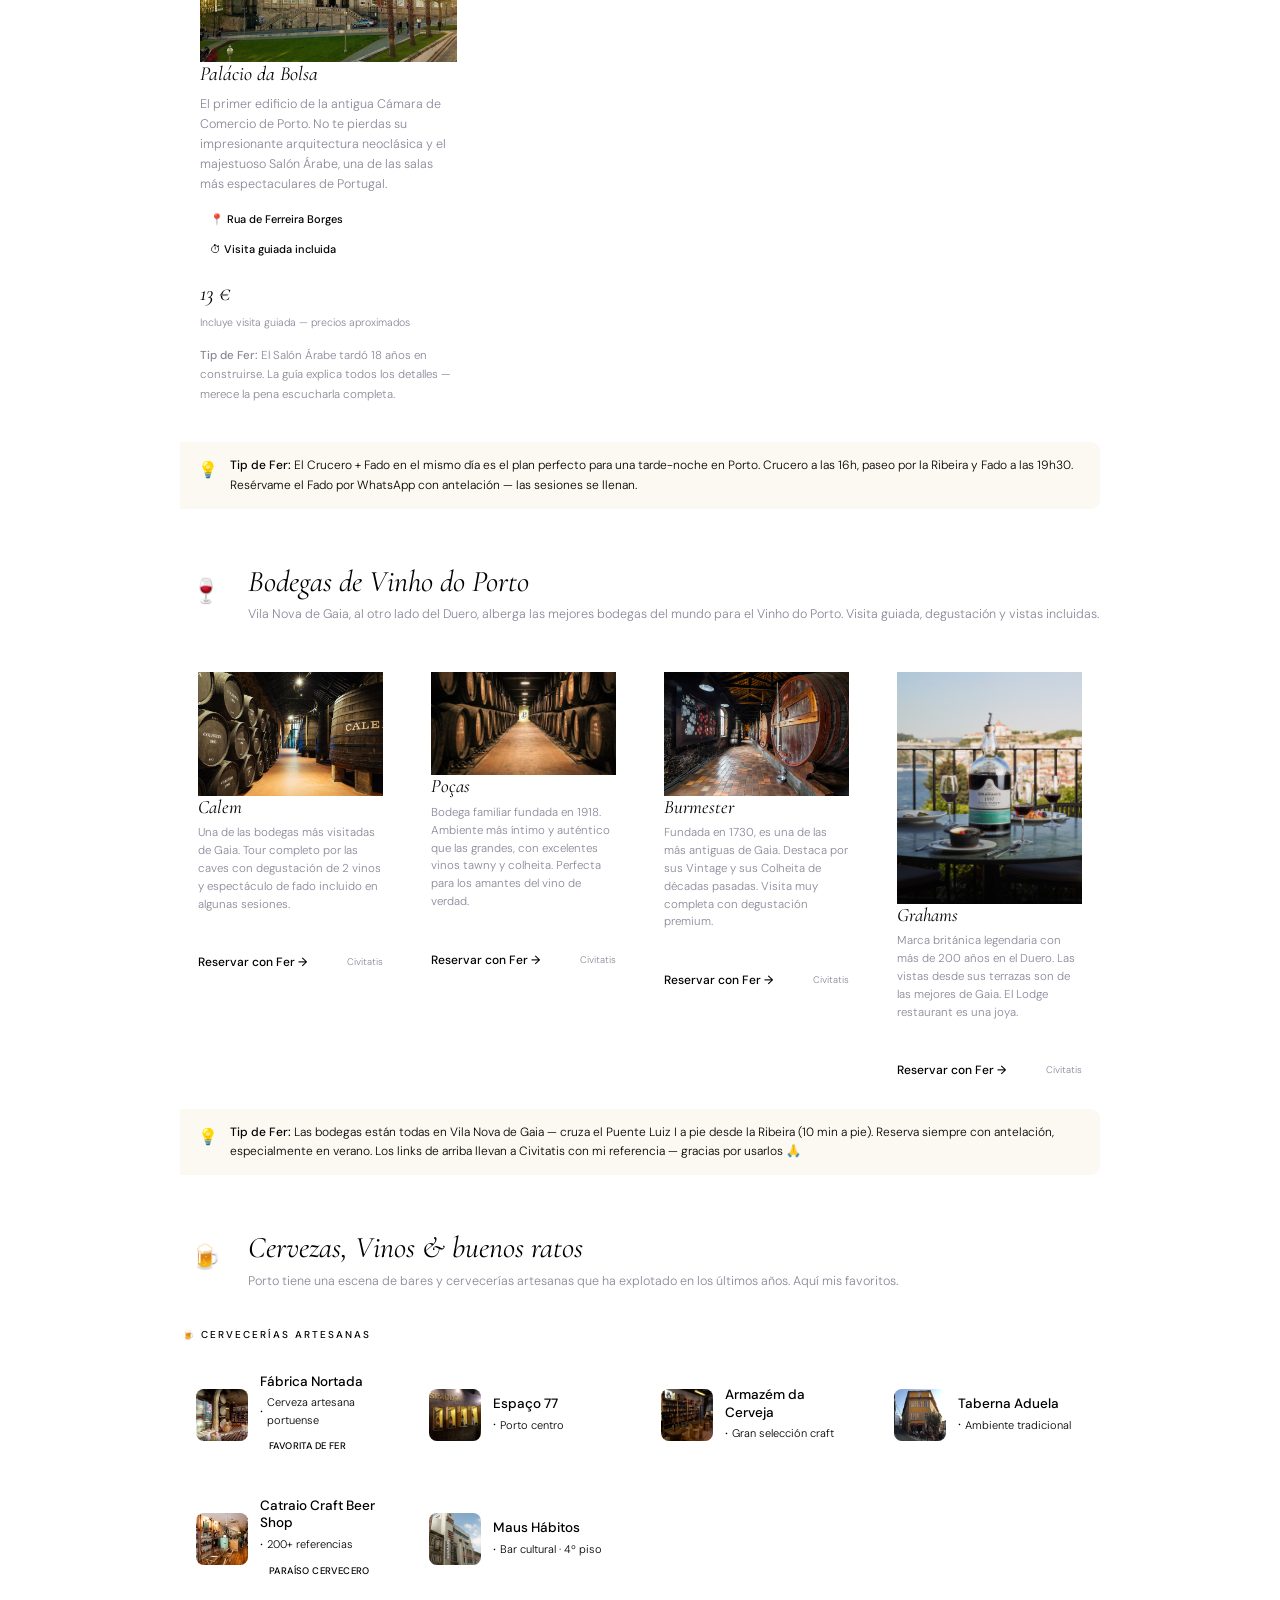
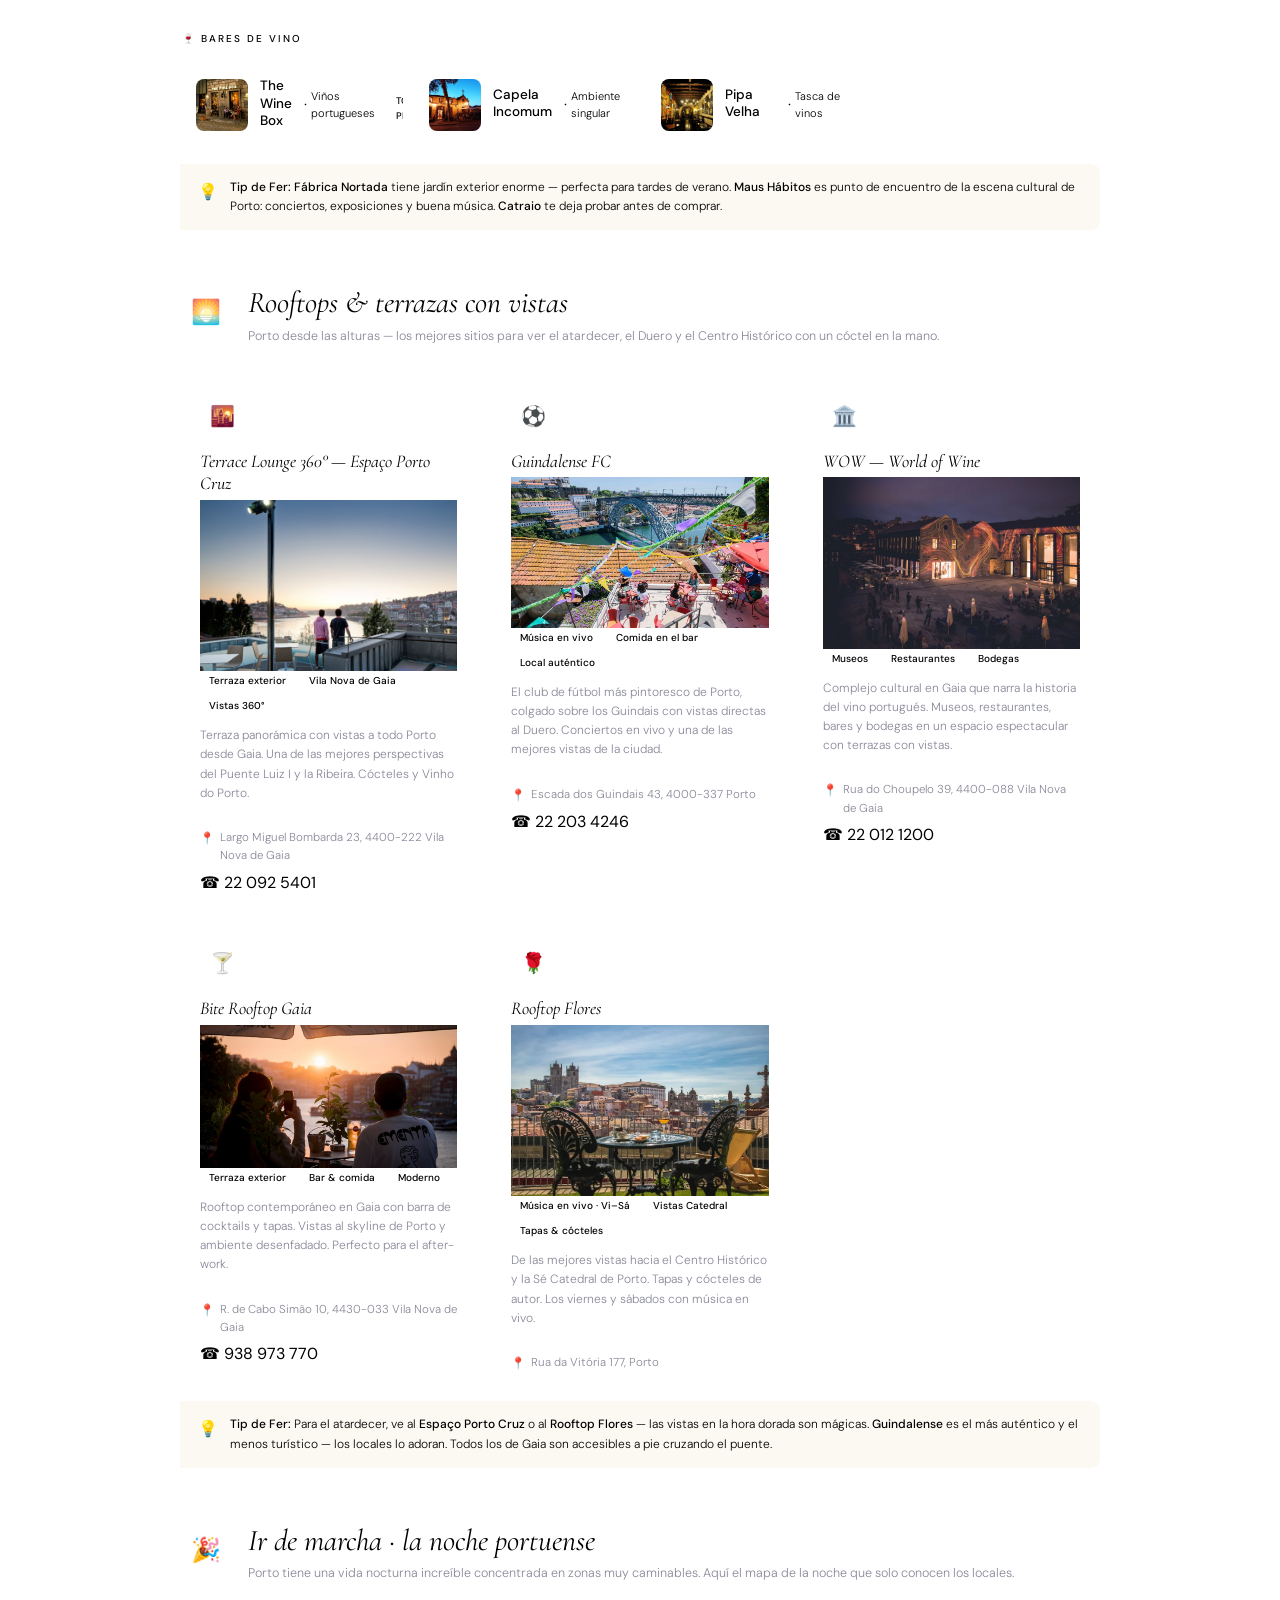
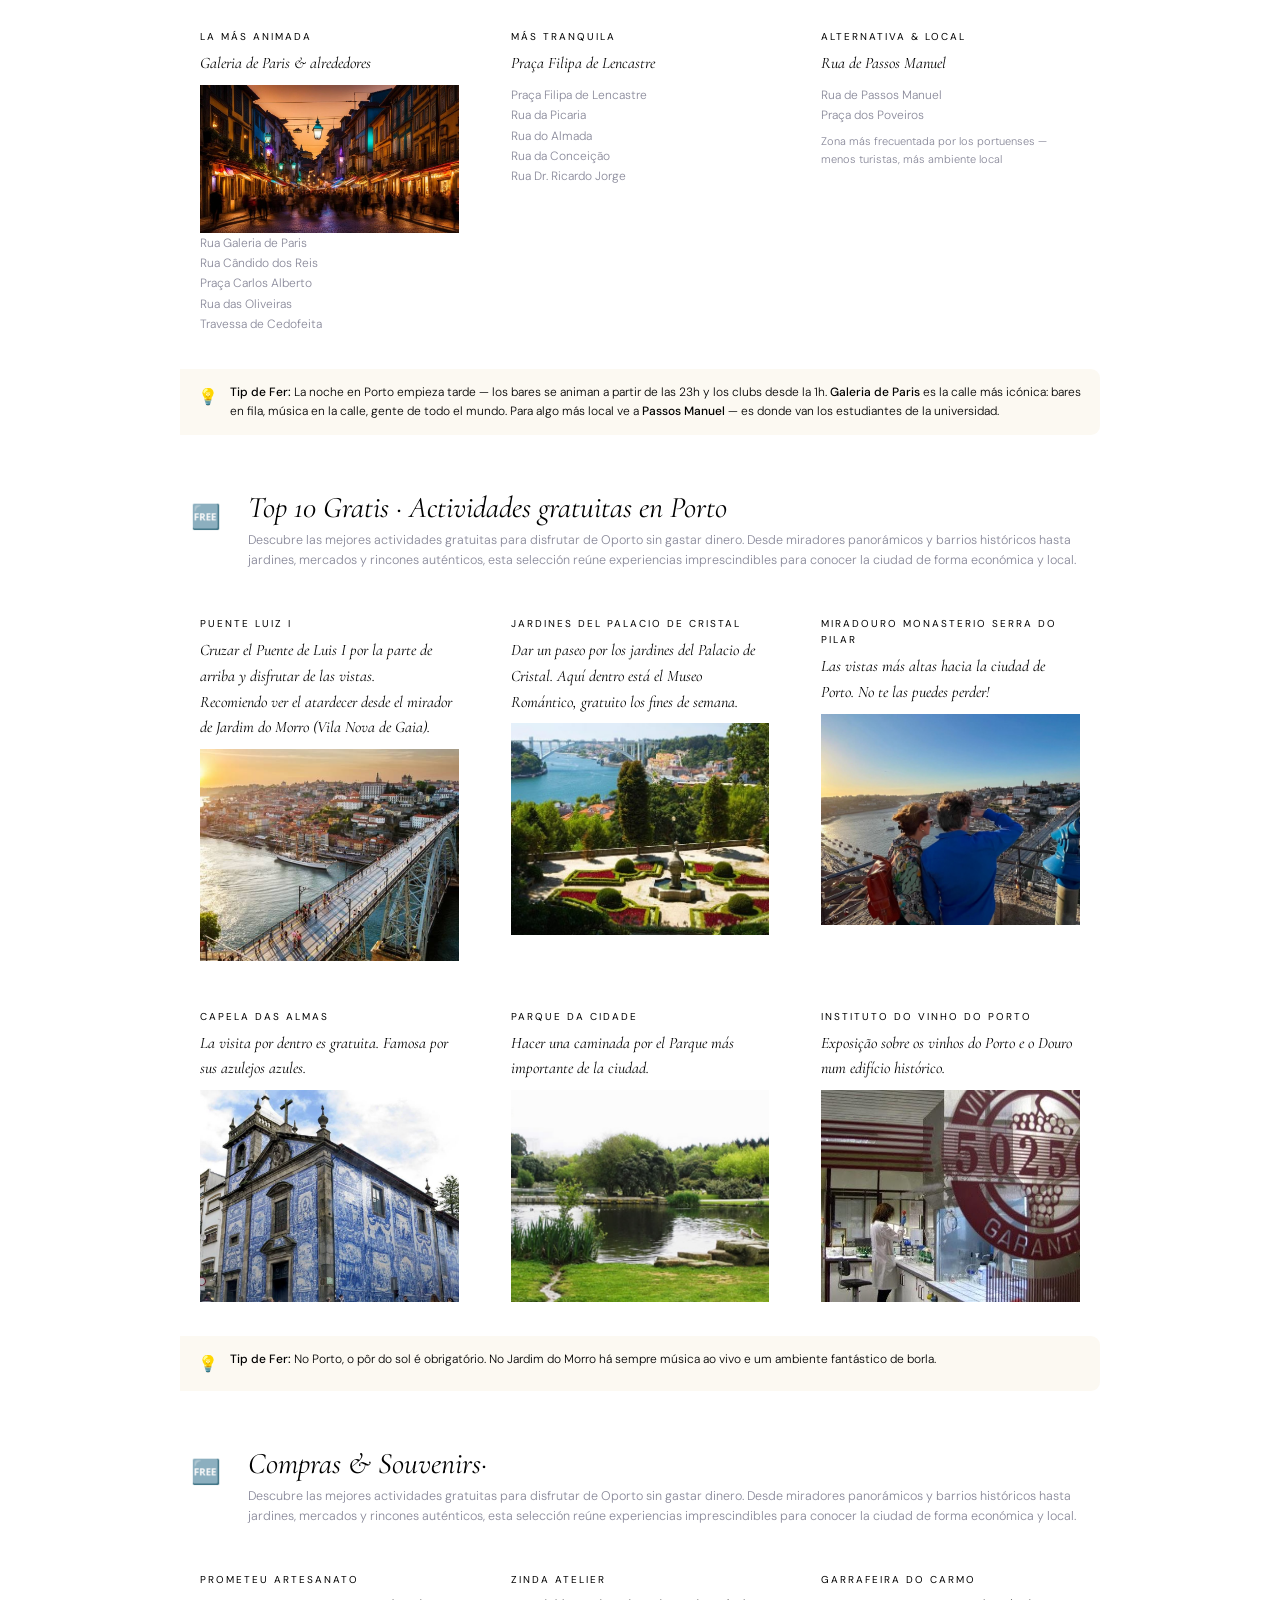
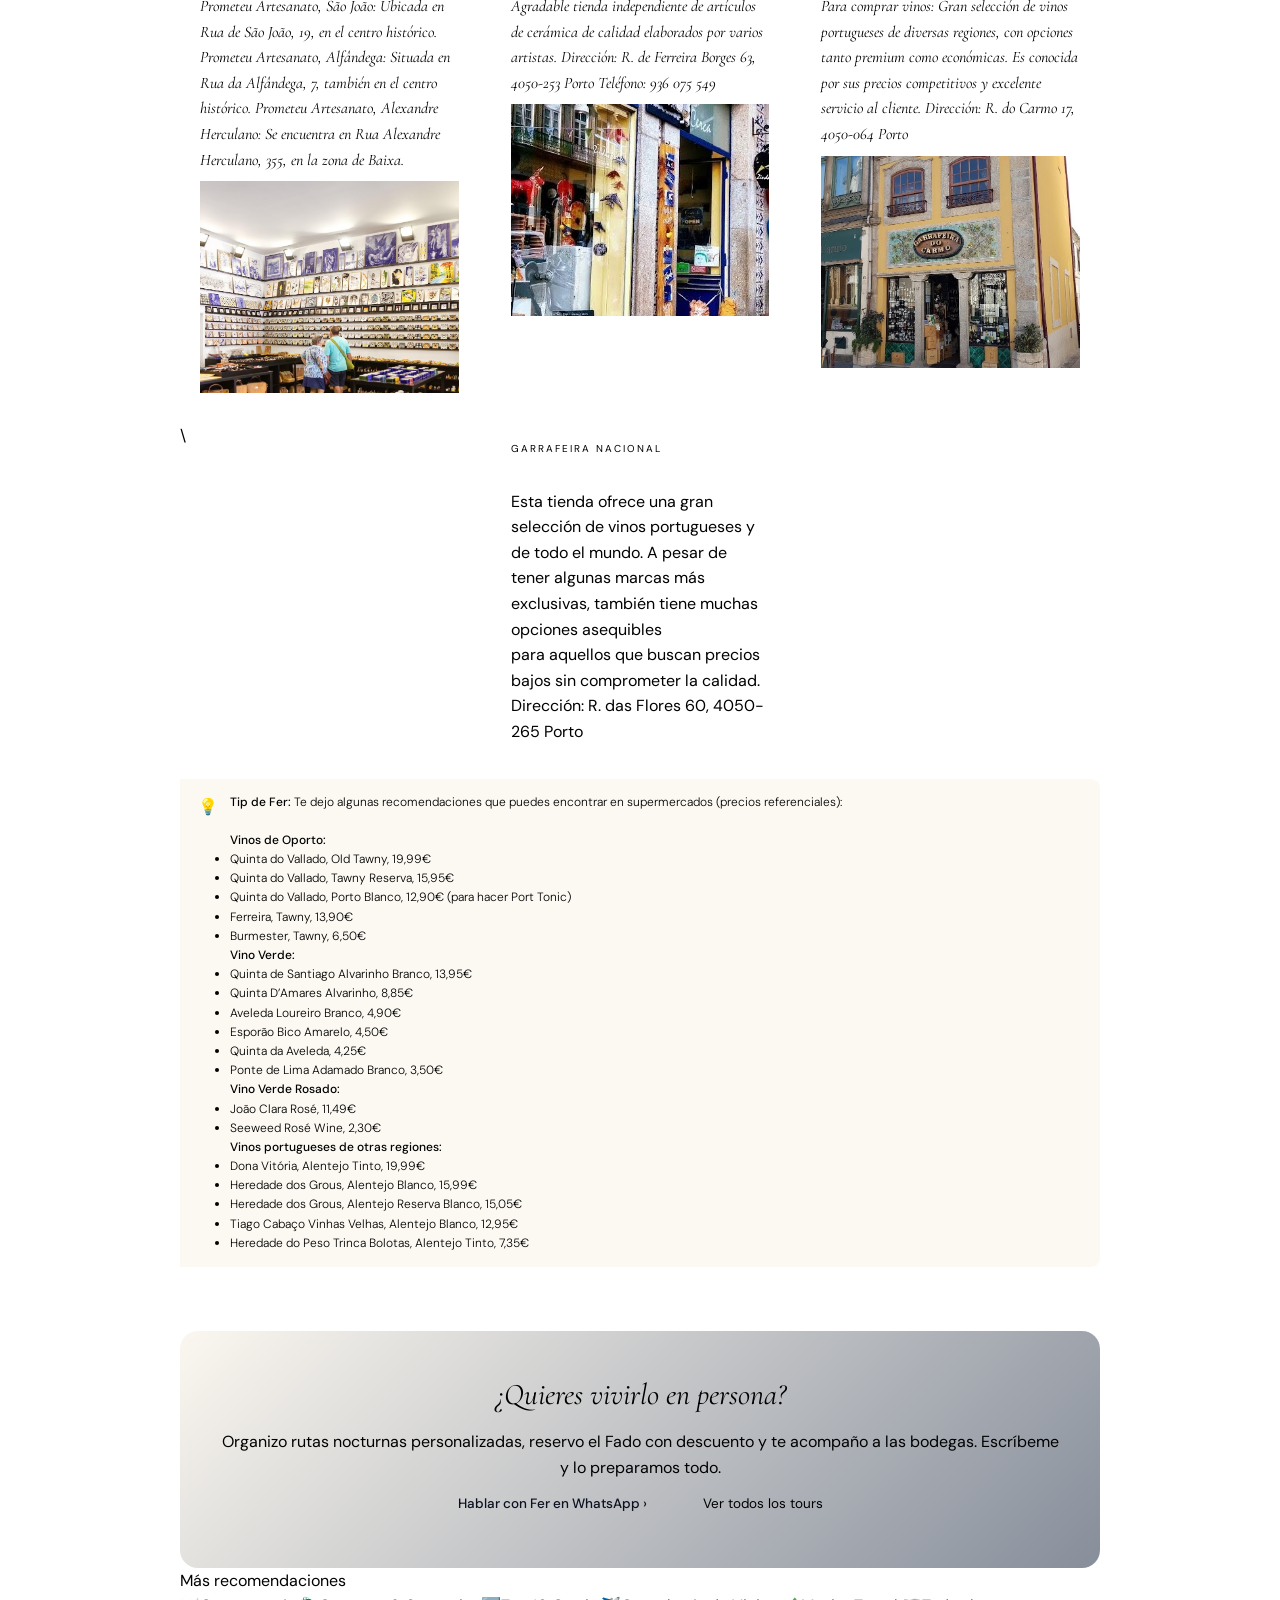
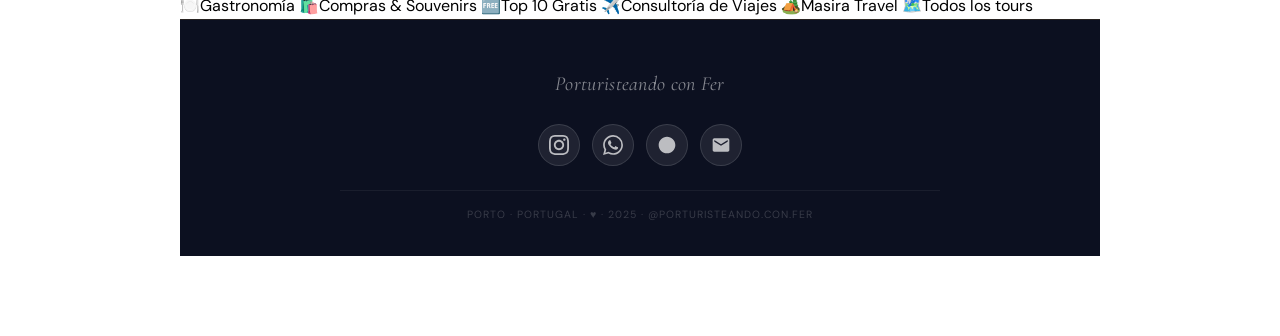
==== commit dd77532f: "hero sie" ====
--- a/experiencias.html
+++ b/experiencias.html
@@ -567,24 +567,18 @@
    <a href="https://wa.me/351910210968" class="nav-cta" style="color: #000000; background: transparent; border: 1px solid #000000;">
   Contactar
 </a>
+<button id="menuBtn" class="nav-menu-btn">☰</button>
   </div>
 </nav>
 
     <!-- MOBILE MENU -->
-    <div class="mobile-menu" id="mobileMenu">
-      <a href="index.html" class="menu-link">Inicio</a>
-      <a href="index.html#recomendaciones" class="menu-link"
-        >Recomendaciones</a
-      >
-      <a href="index.html#tours" class="menu-link">Tours</a>
-      <a href="inex.html#servicios" class="menu-link">Servicios</a>
-      <a
-        href="https://wa.me/351910210968"
-        target="_blank"
-        style="color: var(--light-blue)"
-        >Contactar ↗</a
-      >
-    </div>
+  <div id="mobileMenu" class="mobile-menu">
+  <a href="index.html" class="menu-link">Porturisteando</a>
+  <a href="gastronomia.html" class="menu-link">Gastronomía</a>
+  <a href="index.html#servicios" class="menu-link">Servicios</a>
+  <a href="index.html#masira" class="menu-link">Masira Travel</a>
+  <a href="https://wa.me/351910210968" class="menu-link">Contactar</a>
+</div>
 
     <!-- HERO -->
    <section class="subhero" id="inicio">
--- a/styles.css
+++ b/styles.css
@@ -76,67 +76,13 @@
   max-width: 520px; line-height: 1.7;
 }
 
-.subhero-with-photo {
-  position: relative;
-  overflow: hidden;
-}
-
-/* a foto */
-.subhero-with-photo::before {
-  content: '';
-  position: absolute;
-  inset: 0;
-  background-image: url('images/experiencias.jpg');
-  background-size: cover;
-  background-position: center center;
-  image-rendering: -webkit-optimize-contrast;  /* melhora nitidez em alguns browsers */
-  opacity: 1;
-  z-index: 0;
-}
-
-/* overlay escuro por cima da foto */
-.subhero-with-photo::after {
-  content: '';
-  position: absolute;
-  inset: 0;
-  background: linear-gradient(
-    135deg,
-    rgba(10, 20, 40, 0.75) 0%,
-    rgba(10, 20, 40, 0.45) 60%,
-    rgba(10, 20, 40, 0.2) 100%
-  );
-  z-index: 1;
-}
-
-/* garante que o conteúdo fica por cima de tudo */
-.subhero-with-photo > * {
-  position: relative;
-  z-index: 2;
-}
-
-.subhero-bg-img {
-  position: absolute;
-  inset: 0;
-  width: 100%;
-  height: 100%;
-  object-fit: cover;
-  object-position: center;
-  z-index: 0;
-}
-
-
 /* ── NAV ── */
 nav {
   position: fixed;
   top: 0;
   left: 0;
-  right: 0;
+  right: 0;  /* ← tem de ter right: 0 */
   z-index: 100;
-  padding: 0 20px;
-  background: rgba(255, 255, 255, 0.95);
-  backdrop-filter: blur(18px);
-  border-bottom: 1px solid rgba(0, 71, 171, 0.08);
-  box-shadow: 0 2px 16px rgba(0, 0, 0, 0.06);
 }
 
 .nav-links a {
@@ -191,29 +137,32 @@
   transform: translateY(-1px);
 }
 
+
+
+.nav-menu-btn {
+  display: none;
+  background: none;
+  border: none;
+  font-size: 28px;
+  cursor: pointer;
+}
+
 .nav-menu-btn span {
   display: block;
   width: 22px;
   height: 2px;
-  background: var(--text-dark);  /* linha escura visível no nav branco */
+  background: var(--text-dark);
   border-radius: 2px;
   transition: all 0.3s;
 }
+
 .mobile-menu {
   display: none;
-  position: fixed;
-  inset: 60px 0 0 0;
-  z-index: 99;
-  background: rgba(255, 255, 255, 0.98);
-  backdrop-filter: blur(20px);
+}
+
+.mobile-menu.open {
+  display: flex;
   flex-direction: column;
-  align-items: center;
-  justify-content: center;
-  gap: 28px;
-}
-
-.mobile-menu.open {
-  display: flex;
 }
 
 .mobile-menu a {
@@ -329,14 +278,35 @@
 .fade-in.visible { opacity: 1; transform: translateY(0); }
 
 /* ── RESPONSIVE NAV ── */
-@media (max-width: 700px) {
-  .nav-links, .nav-cta { display: none; }
-  .nav-menu-btn { display: flex; }
+@media (max-width:700px) {
+  .nav-links,
+  .nav-cta {
+    display: none;
+  }
+
+  .nav-menu-btn {
+    display: flex;
+  }
+  .subhero {
+    padding: 72px 20px 40px;
+  }
+
+  .mobile-menu {
+    position: absolute;
+    top: 80px;
+    right: 20px;
+    background: white;
+    padding: 20px;
+    border-radius: 14px;
+    box-shadow: 0 10px 30px rgba(0,0,0,0.15);
+    gap: 14px;
+    z-index: 999;
+  }
 }
 
 /* ── SUBHERO (Used in Gastronomía and Experiencias) ── */
 .subhero {
-  padding: 110px 20px 56px;
+  padding: 80px 20px 56px;
   position: relative; overflow: hidden;
 }
 .subhero-glow {
@@ -393,6 +363,7 @@
   justify-content: space-between;
   height: 60px;
   gap: 16px;
+  width: 100%;  /* ← adiciona isto */
 }
 .cat-nav-btn {
   display: inline-flex; align-items: center; gap: 7px;
@@ -420,7 +391,7 @@
 .stats-bar-inner .hero-stat {
   flex: 1;
   min-width: 140px;
-  padding: 24px 32px;
+  padding: q  4px 32px;
   border-right: 1px solid #eee;
 }
 .stats-bar-inner .hero-stat:last-child {
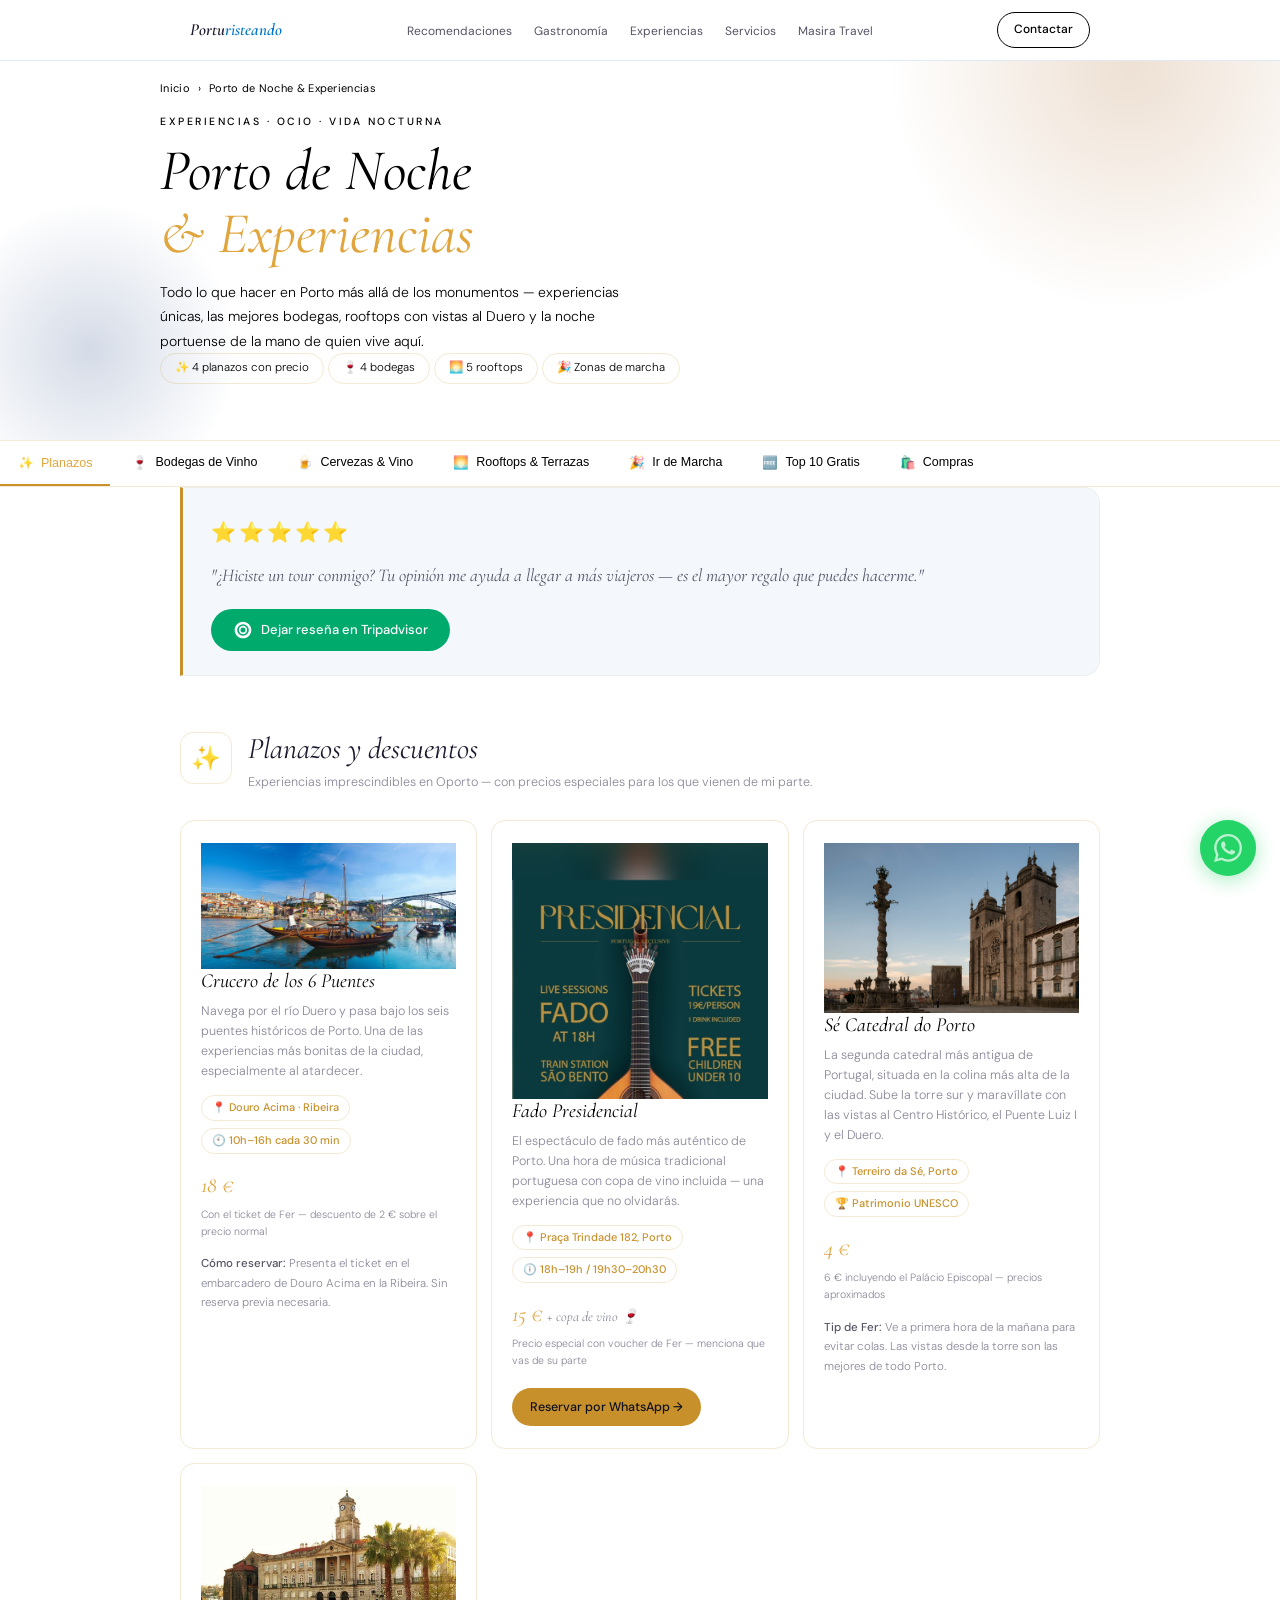
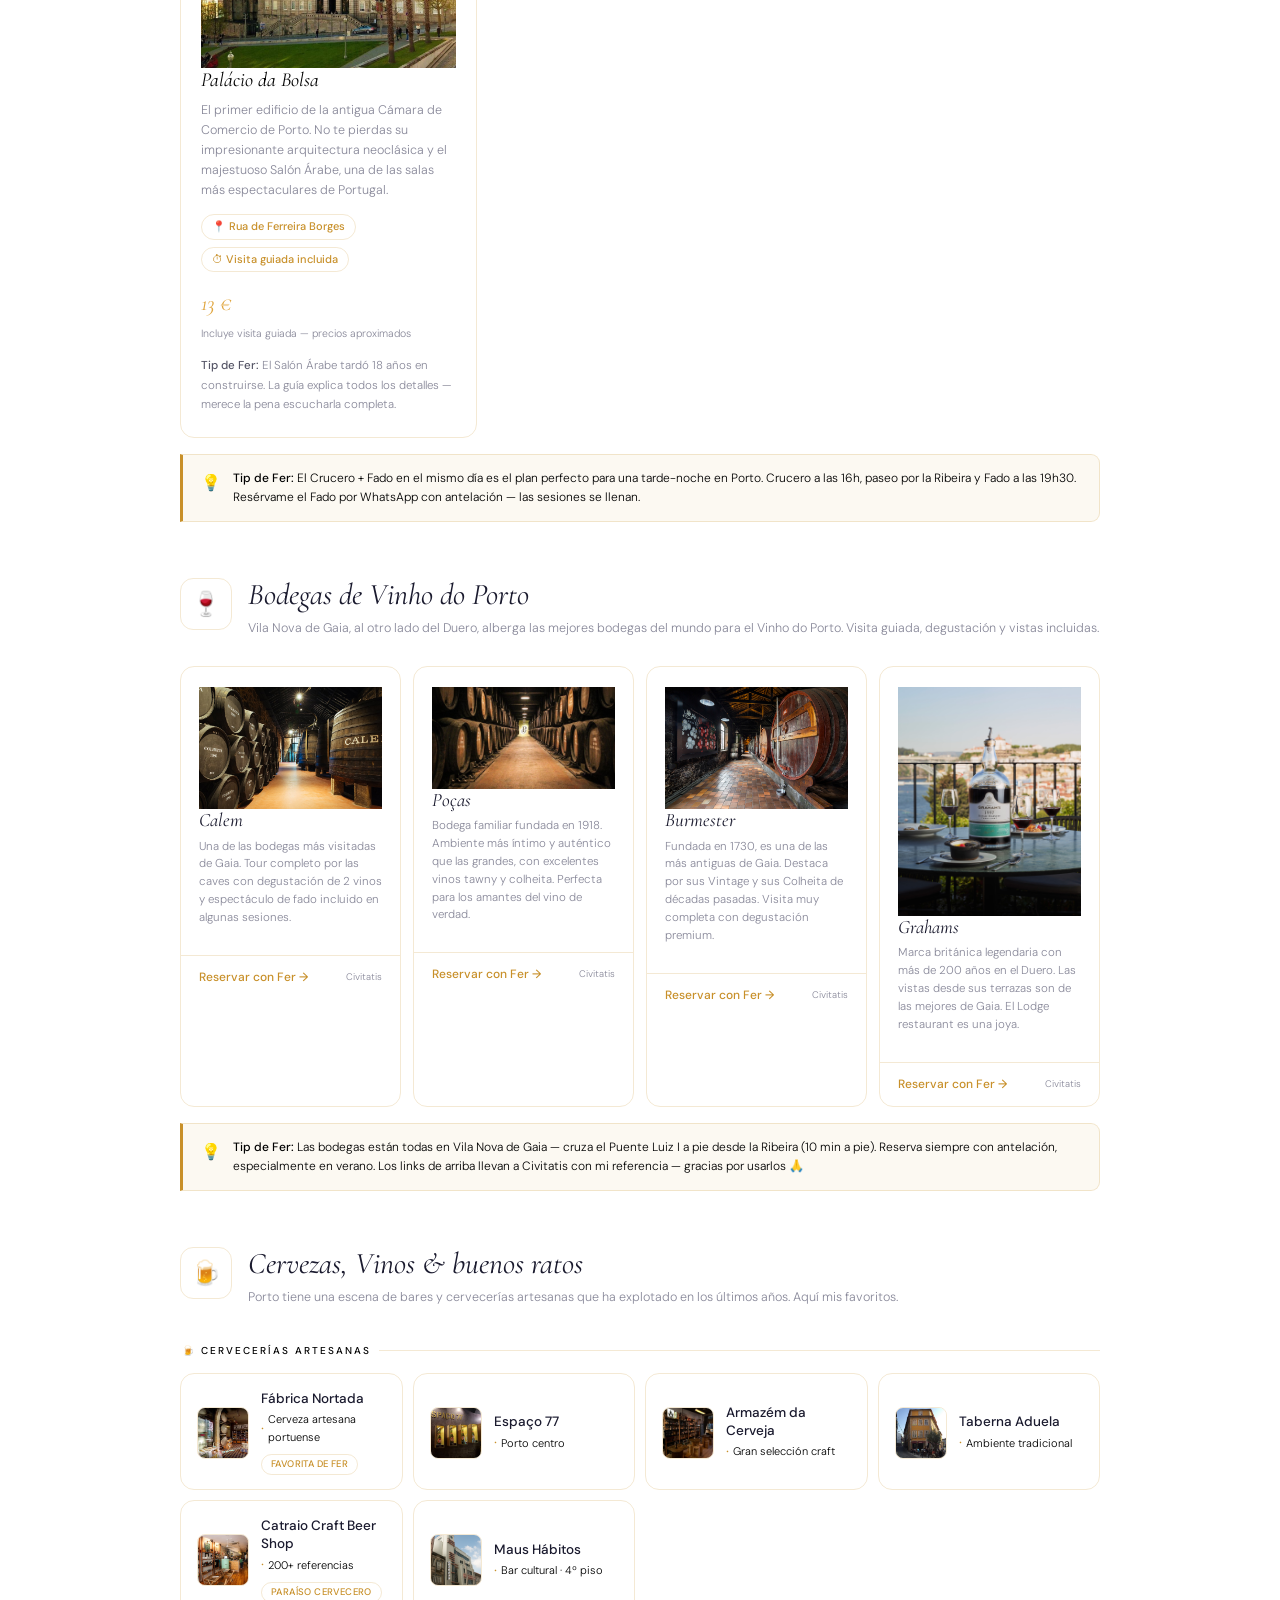
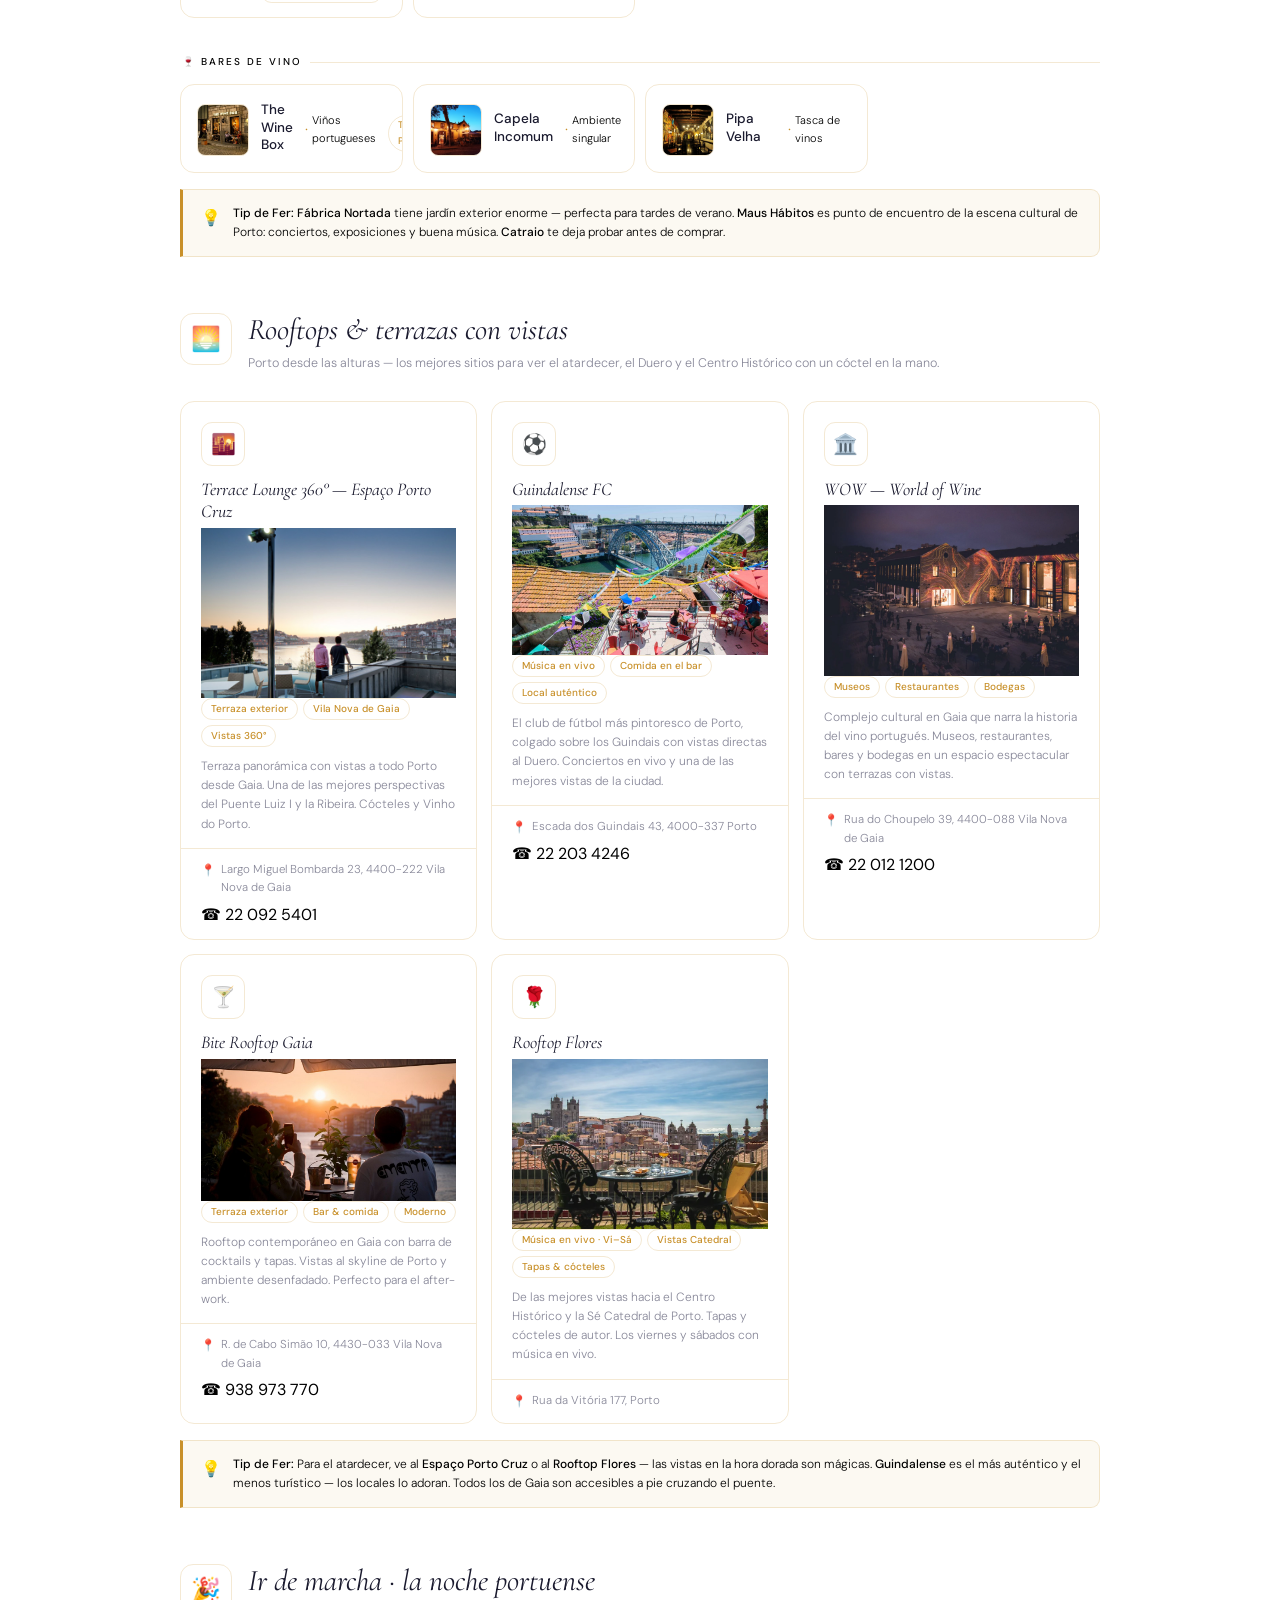
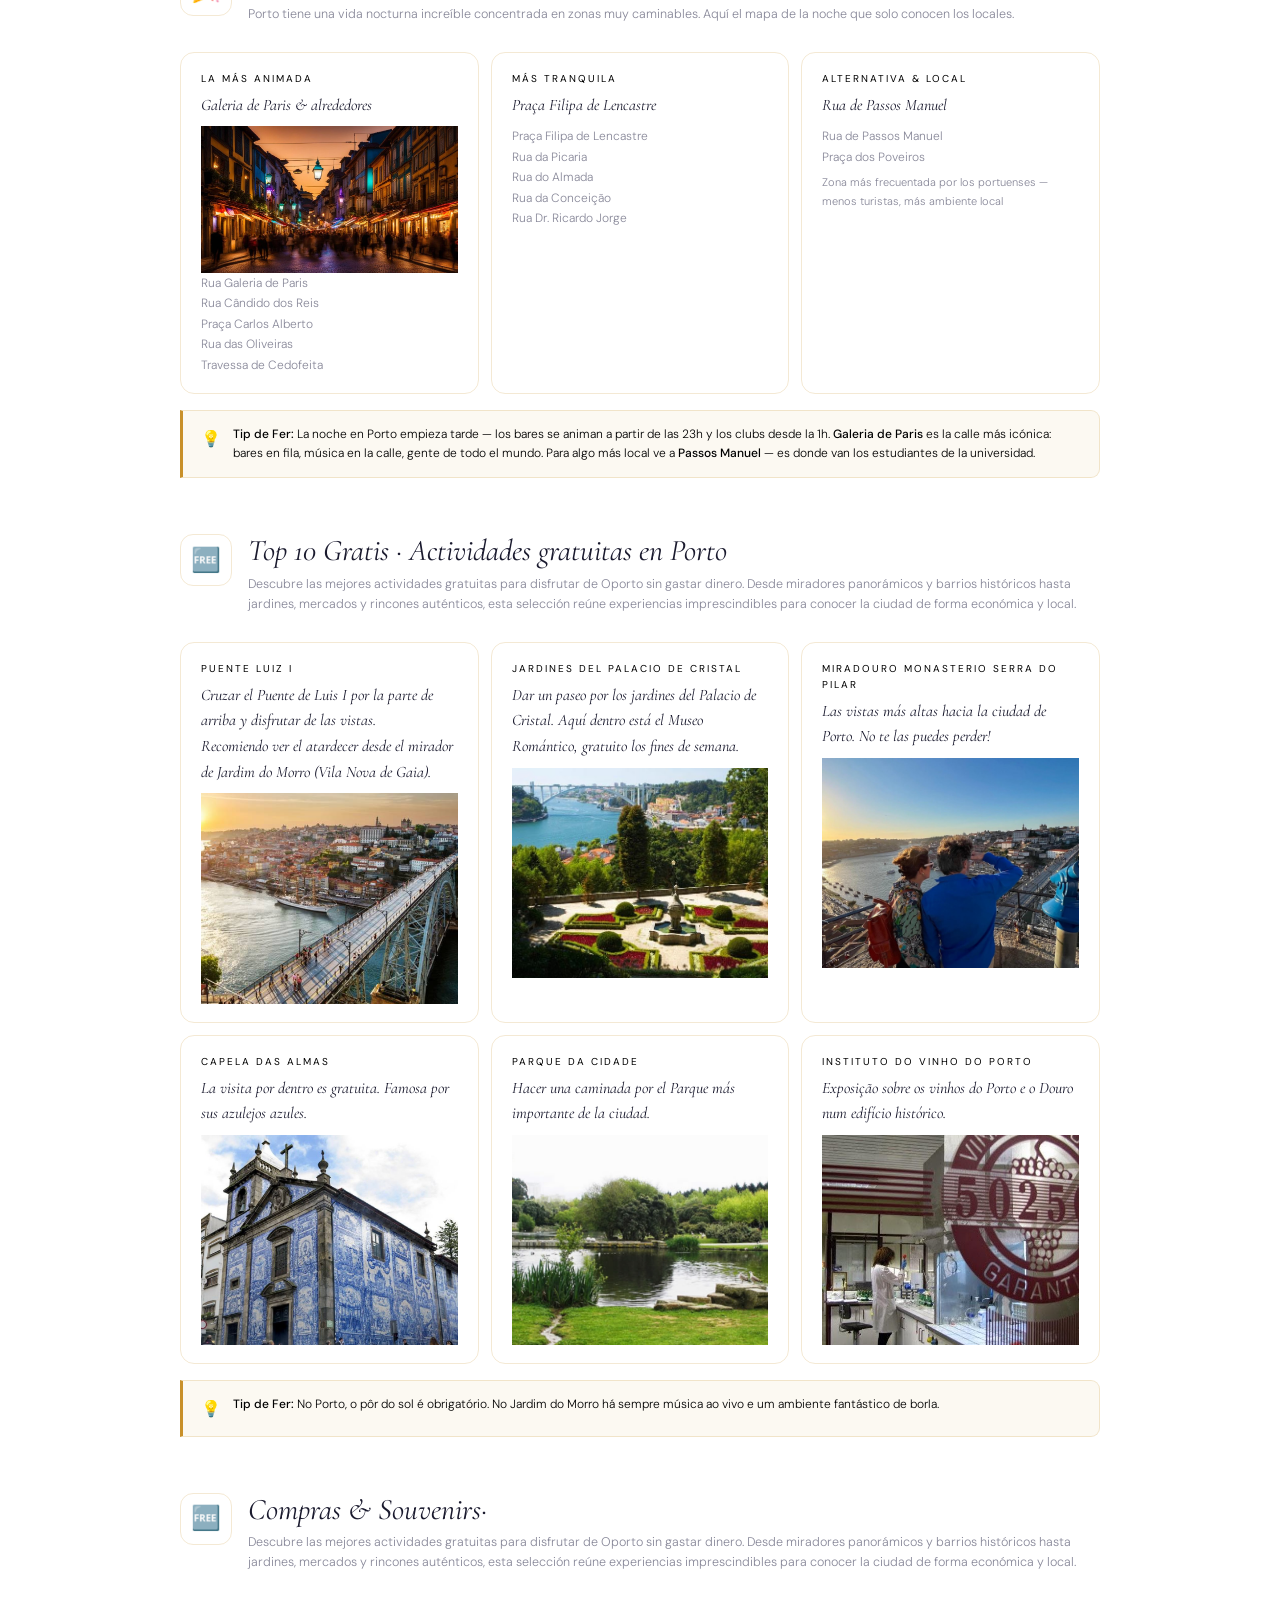
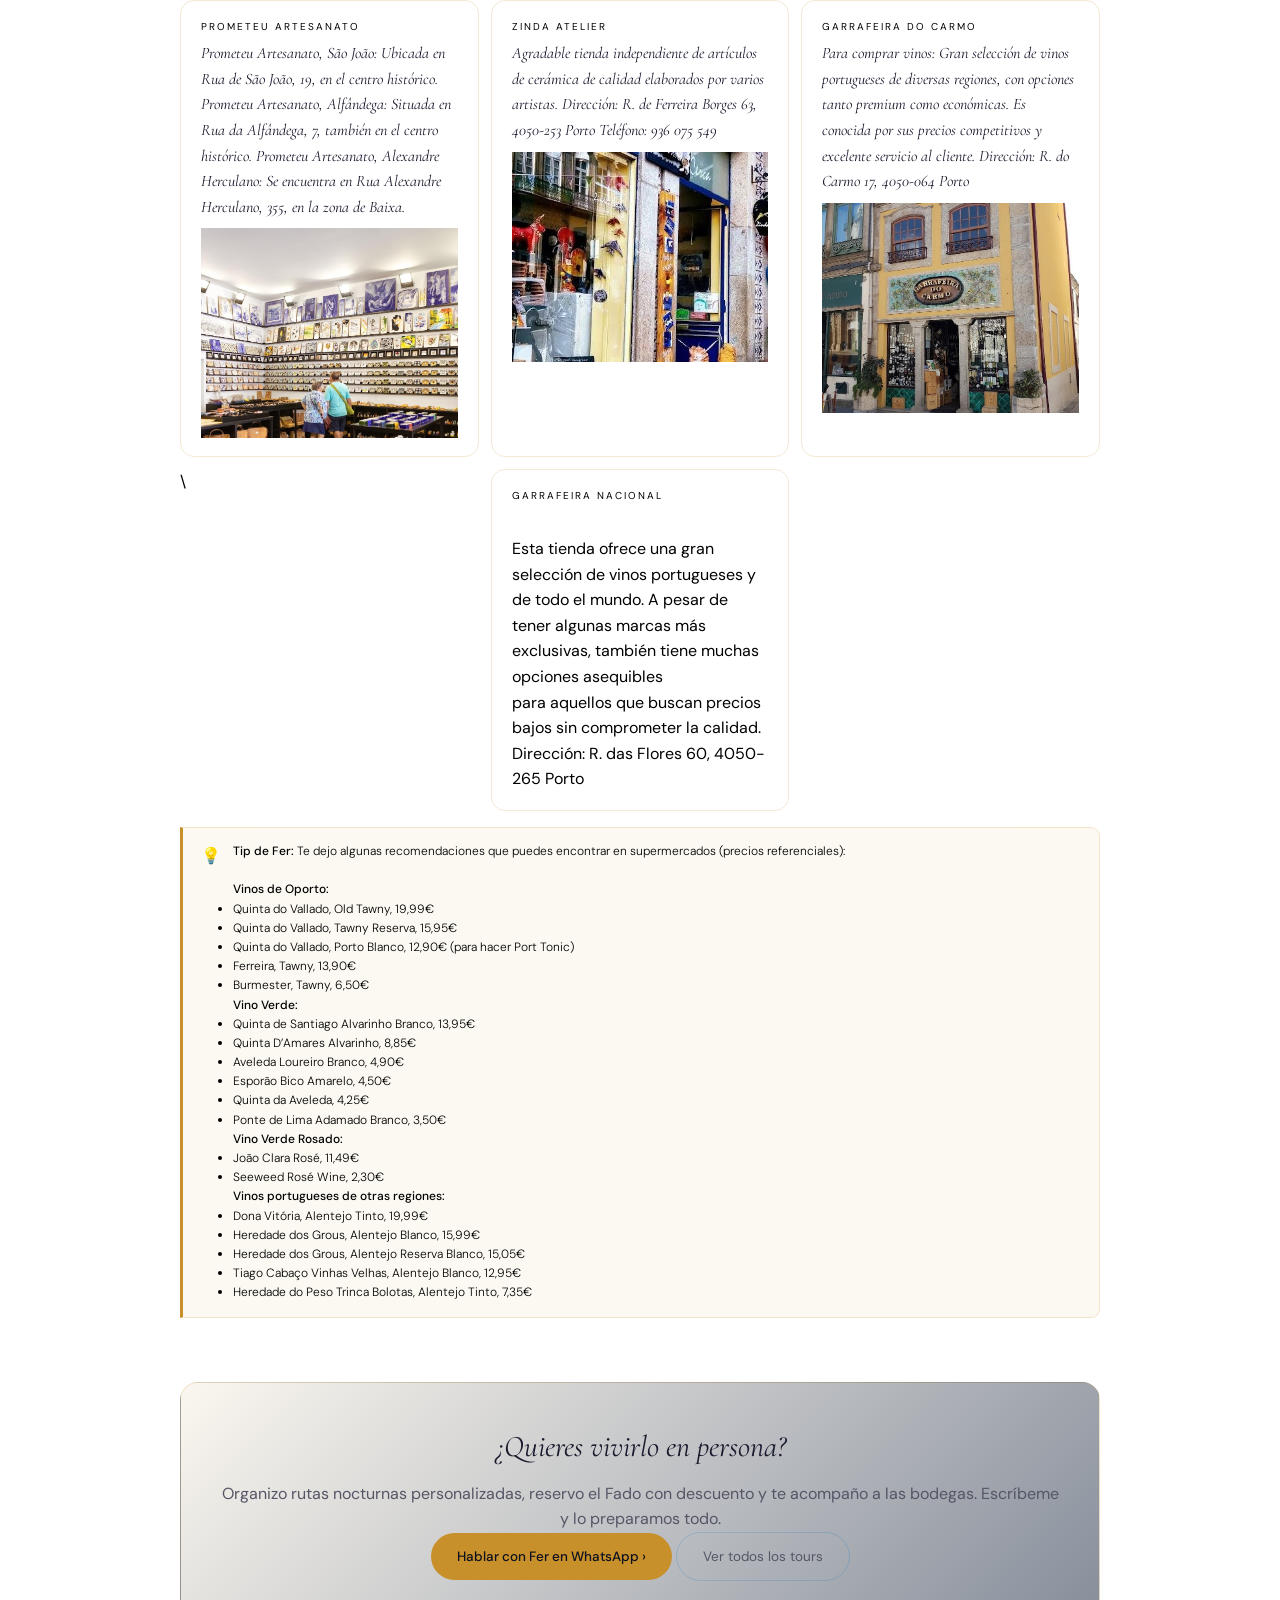
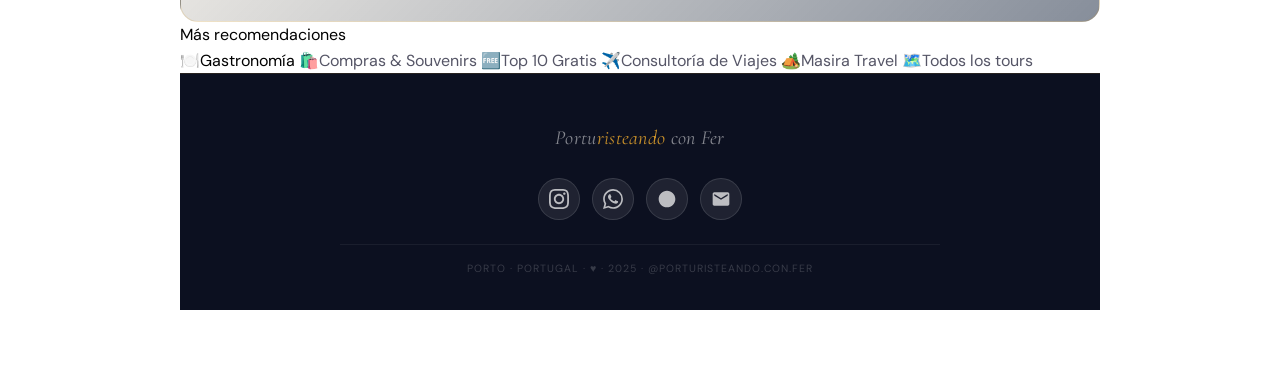
==== commit 5c8afb69: "update index hero" ====
--- a/experiencias.html
+++ b/experiencias.html
@@ -567,7 +567,11 @@
    <a href="https://wa.me/351910210968" class="nav-cta" style="color: #000000; background: transparent; border: 1px solid #000000;">
   Contactar
 </a>
-<button id="menuBtn" class="nav-menu-btn">☰</button>
+<button id="menuBtn" class="nav-menu-btn">
+     <span></span>
+     <span></span>
+     <span></span>
+   </button>
   </div>
 </nav>
 
--- a/styles.css
+++ b/styles.css
@@ -12,6 +12,12 @@
   --bg-section:  #f0f5fb;
   --border:      #e0eaf5;
   --text:        #1a1a2e;
+  --text-dark:   #1a1a2e;
+  --text-medium: #555566;
+  --primary-blue:#0077cc;
+  --gold:        #c8902a;
+  --gold-light:  #e0a53d;
+  --gold-border: rgba(200,144,42,0.2);
   --text-mid:    #555566;
   --text-light:  #888899;
   --radius:      14px;
@@ -83,6 +89,8 @@
   left: 0;
   right: 0;  /* ← tem de ter right: 0 */
   z-index: 100;
+  background: var(--white);
+  border-bottom: 1px solid var(--border);
 }
 
 .nav-links a {
@@ -143,8 +151,11 @@
   display: none;
   background: none;
   border: none;
-  font-size: 28px;
   cursor: pointer;
+  flex-direction: column;
+  gap: 4px;
+  padding: 10px;
+  z-index: 101;
 }
 
 .nav-menu-btn span {
@@ -292,7 +303,7 @@
   }
 
   .mobile-menu {
-    position: absolute;
+    position: fixed;
     top: 80px;
     right: 20px;
     background: white;
@@ -391,7 +402,7 @@
 .stats-bar-inner .hero-stat {
   flex: 1;
   min-width: 140px;
-  padding: q  4px 32px;
+  padding: 24px 32px;
   border-right: 1px solid #eee;
 }
 .stats-bar-inner .hero-stat:last-child {
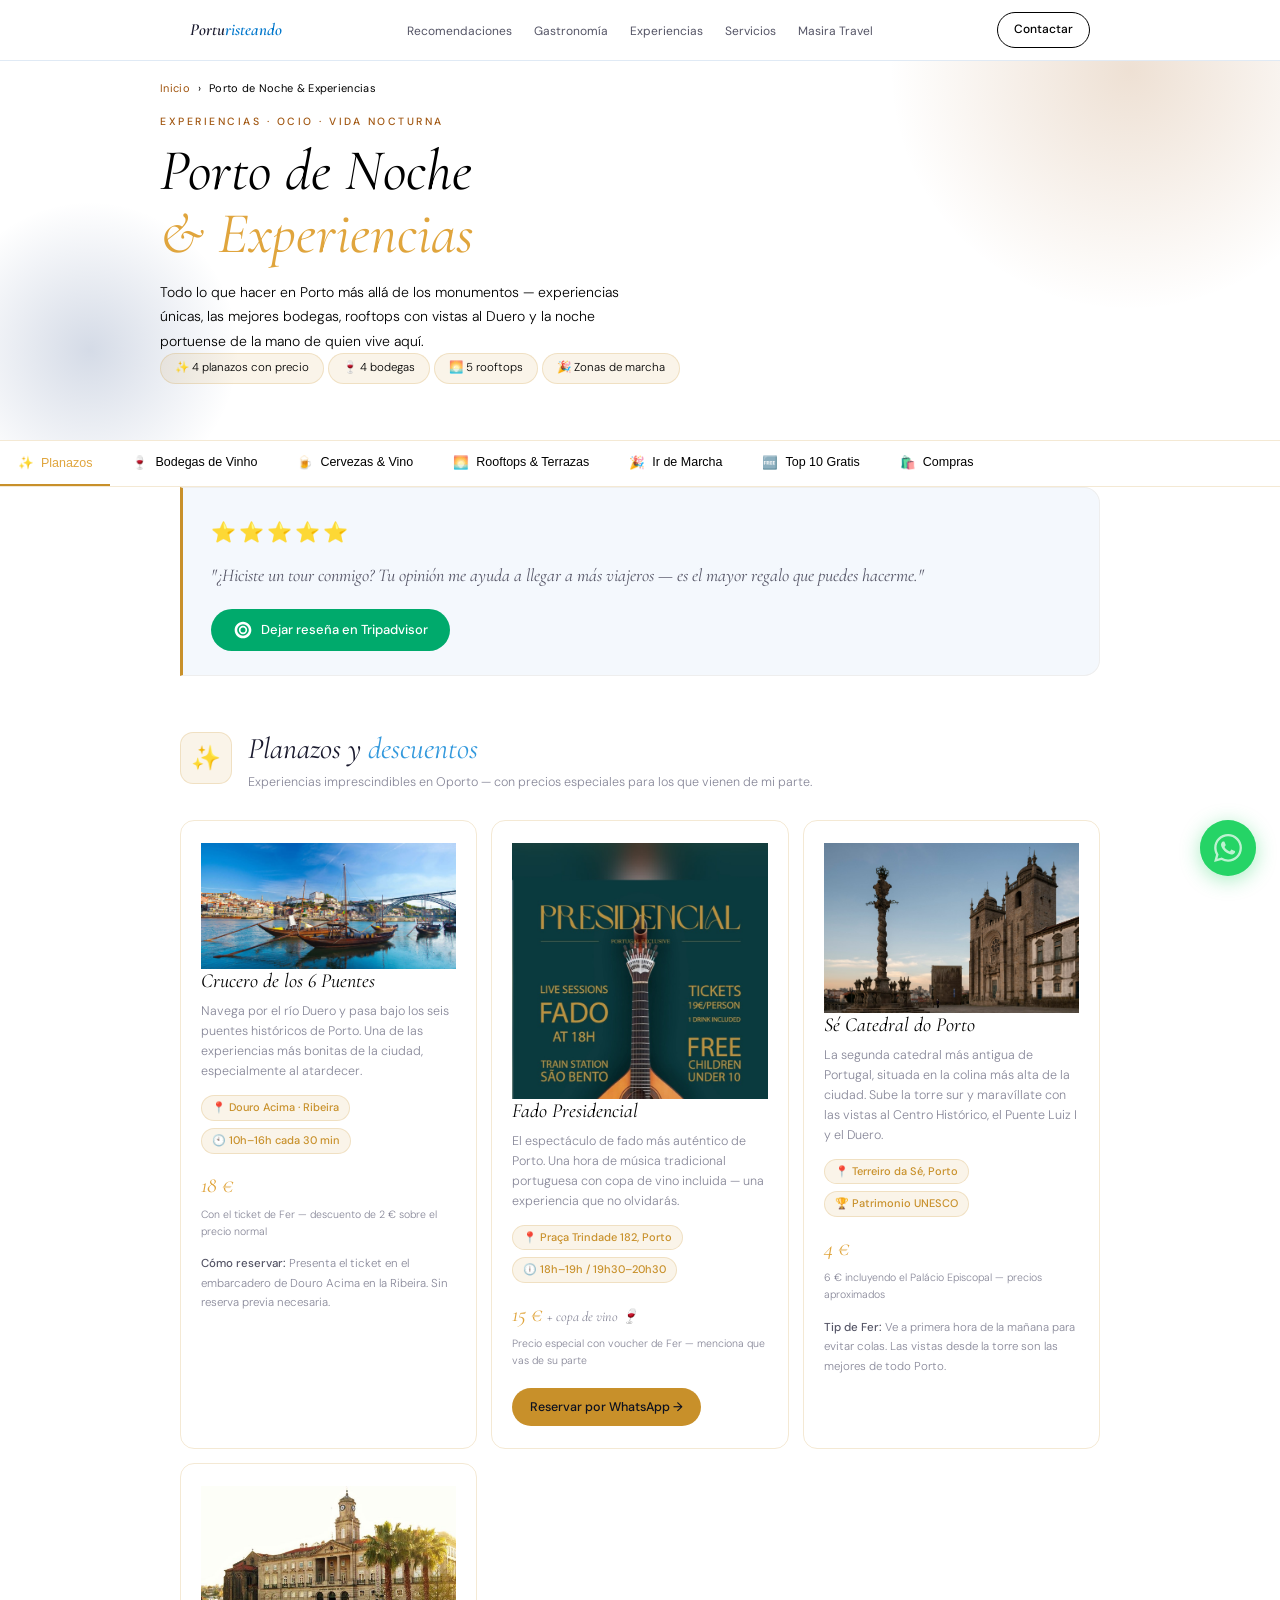
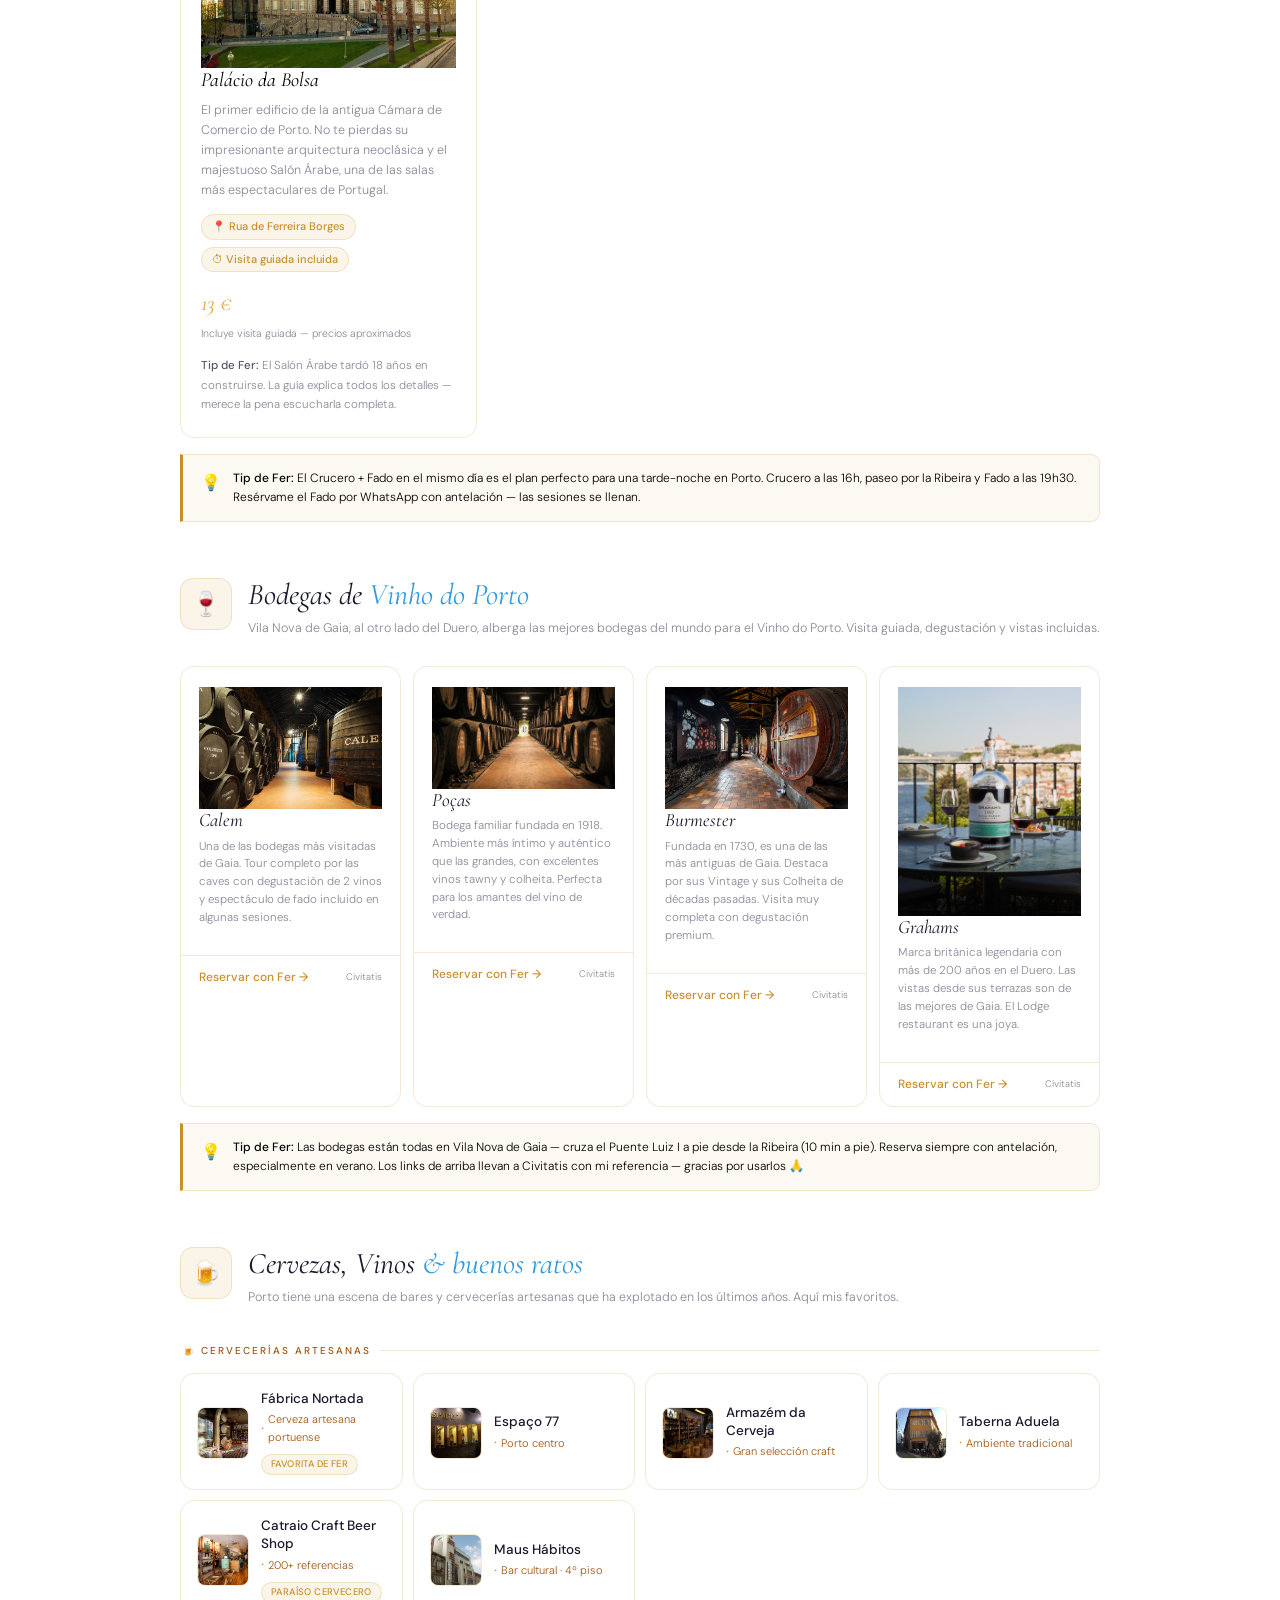
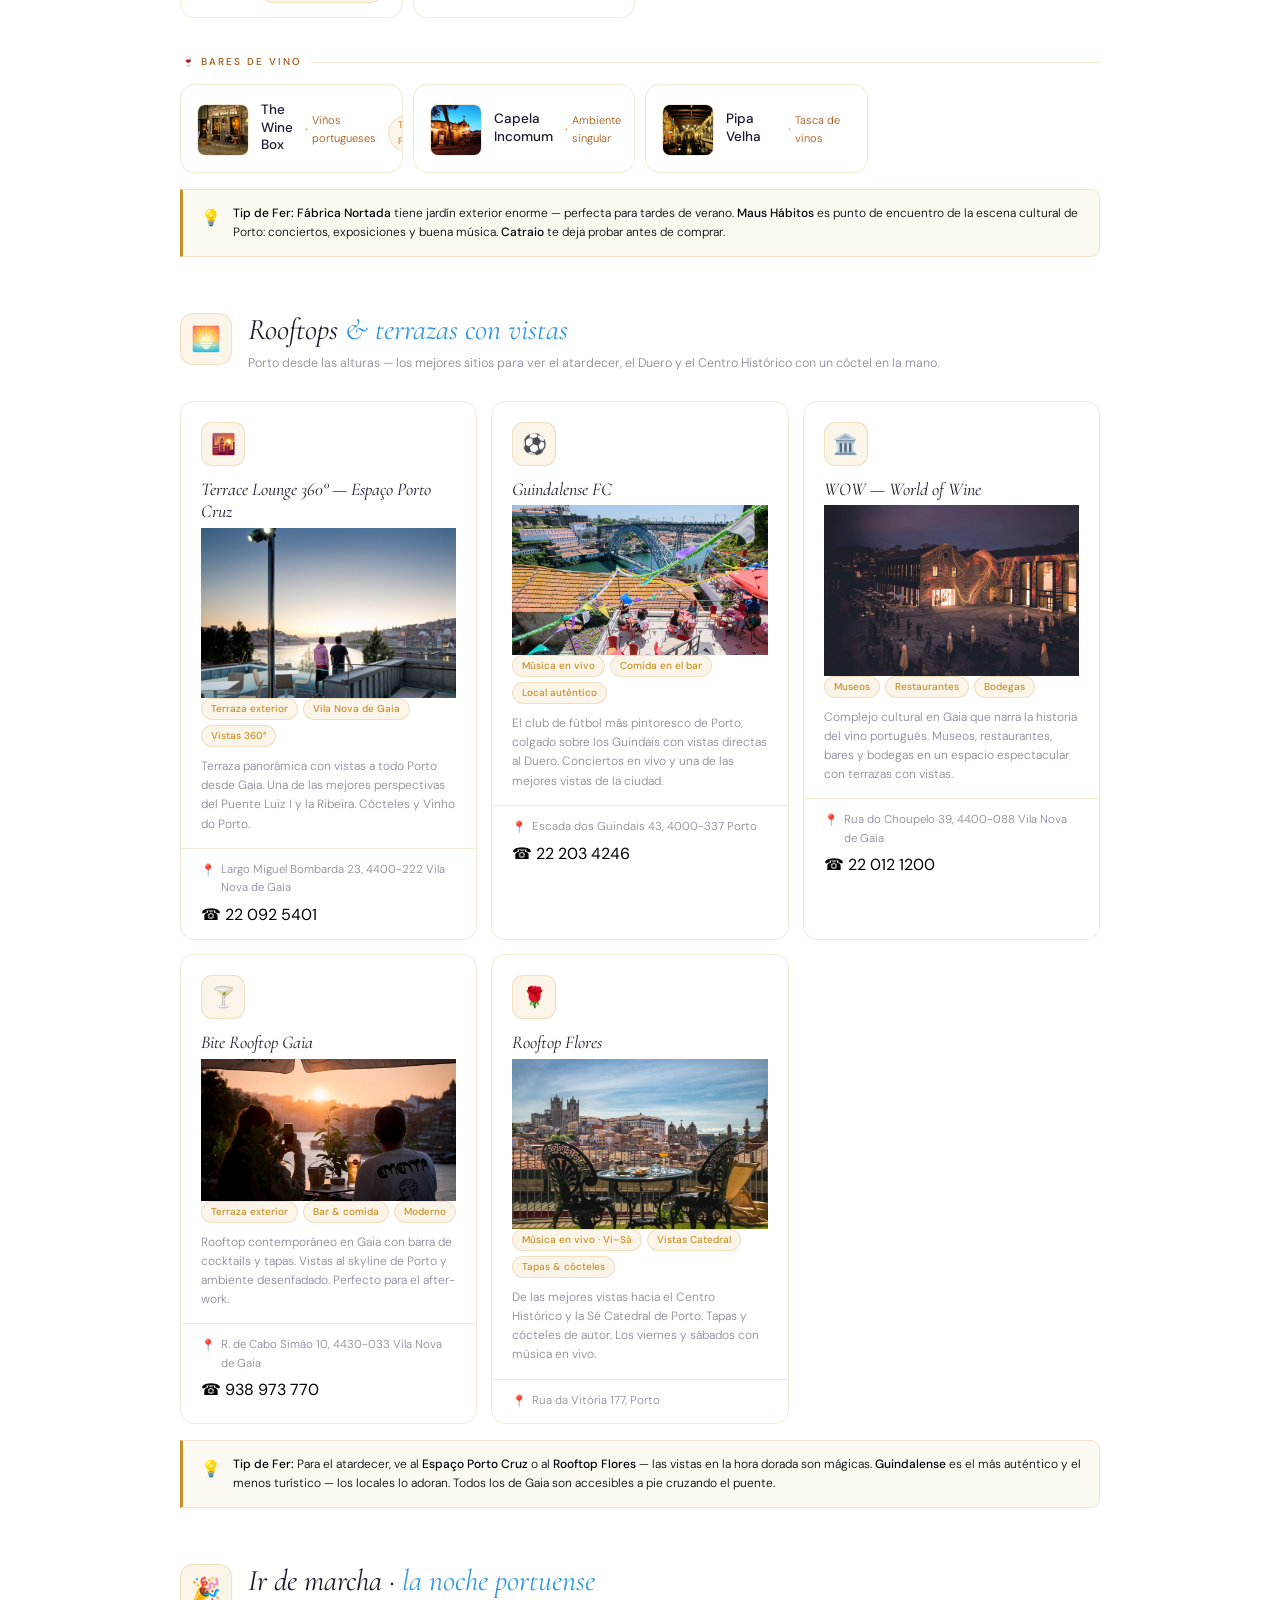
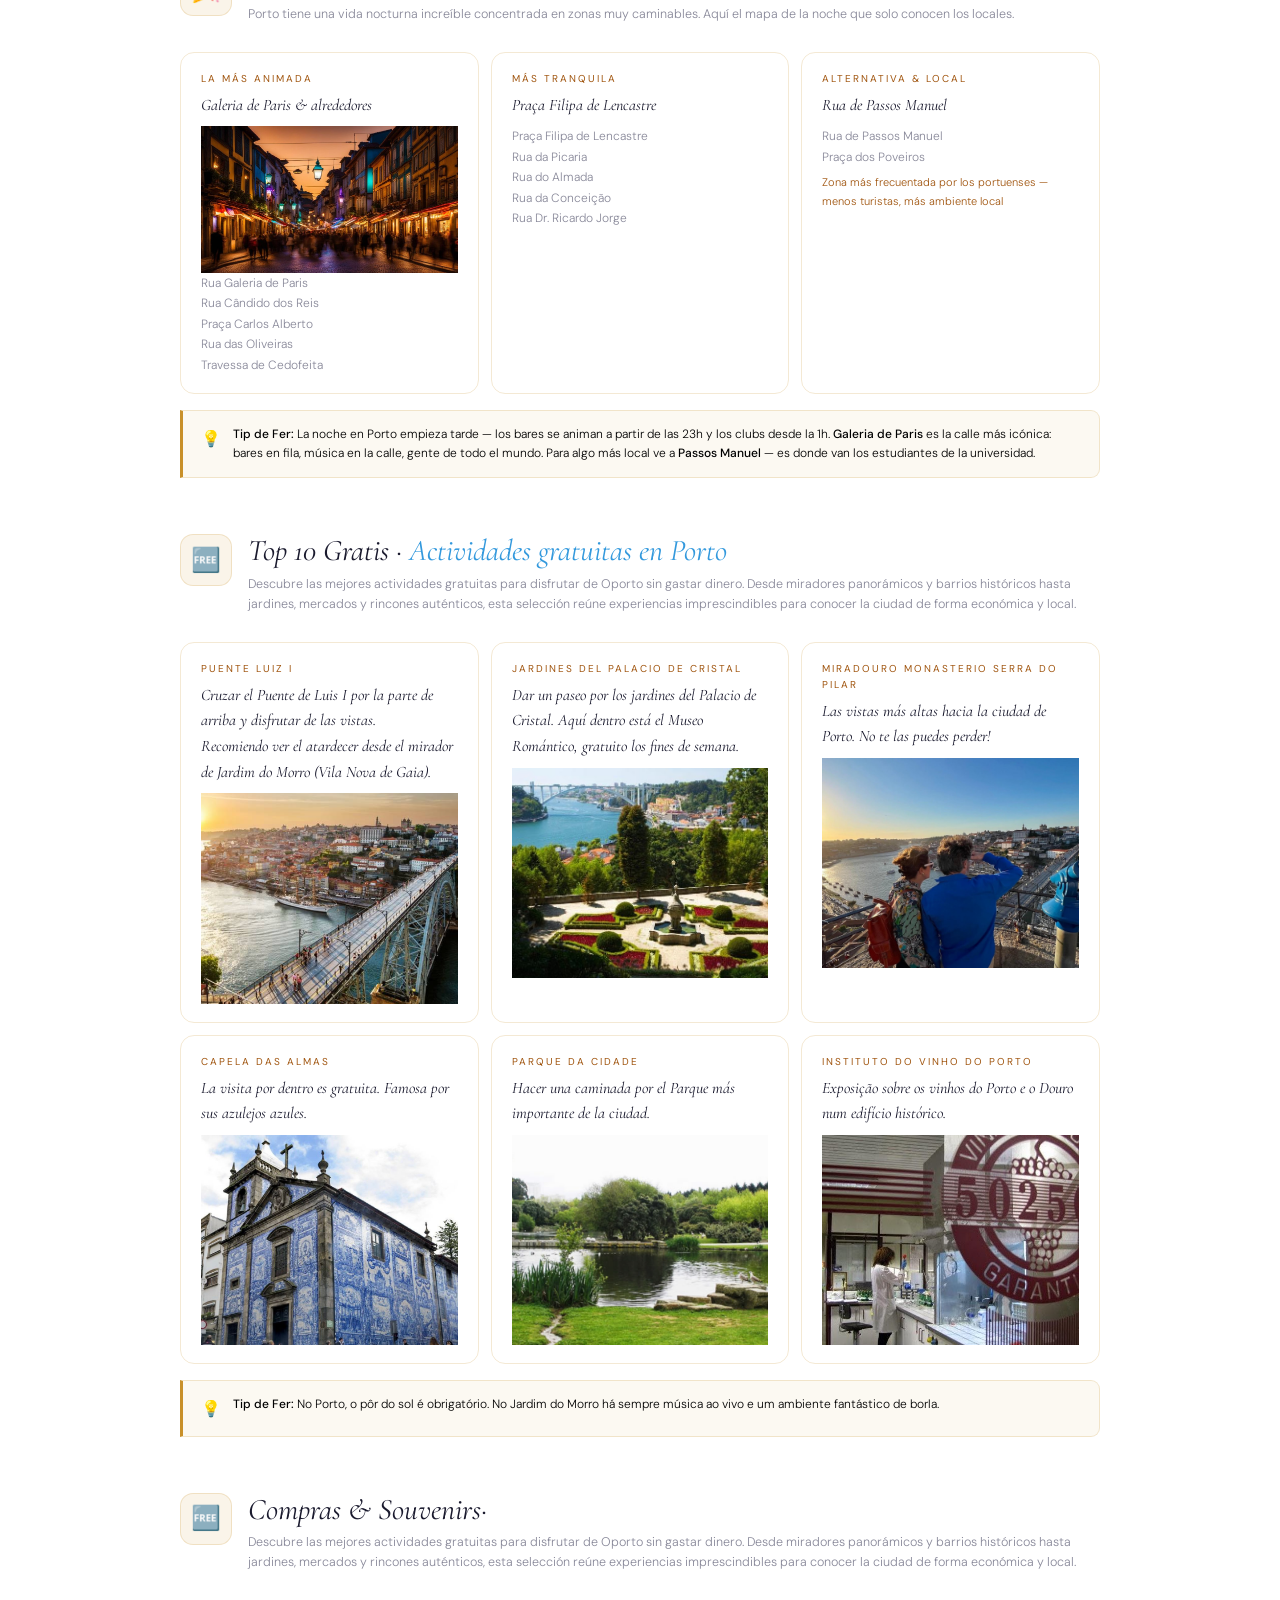
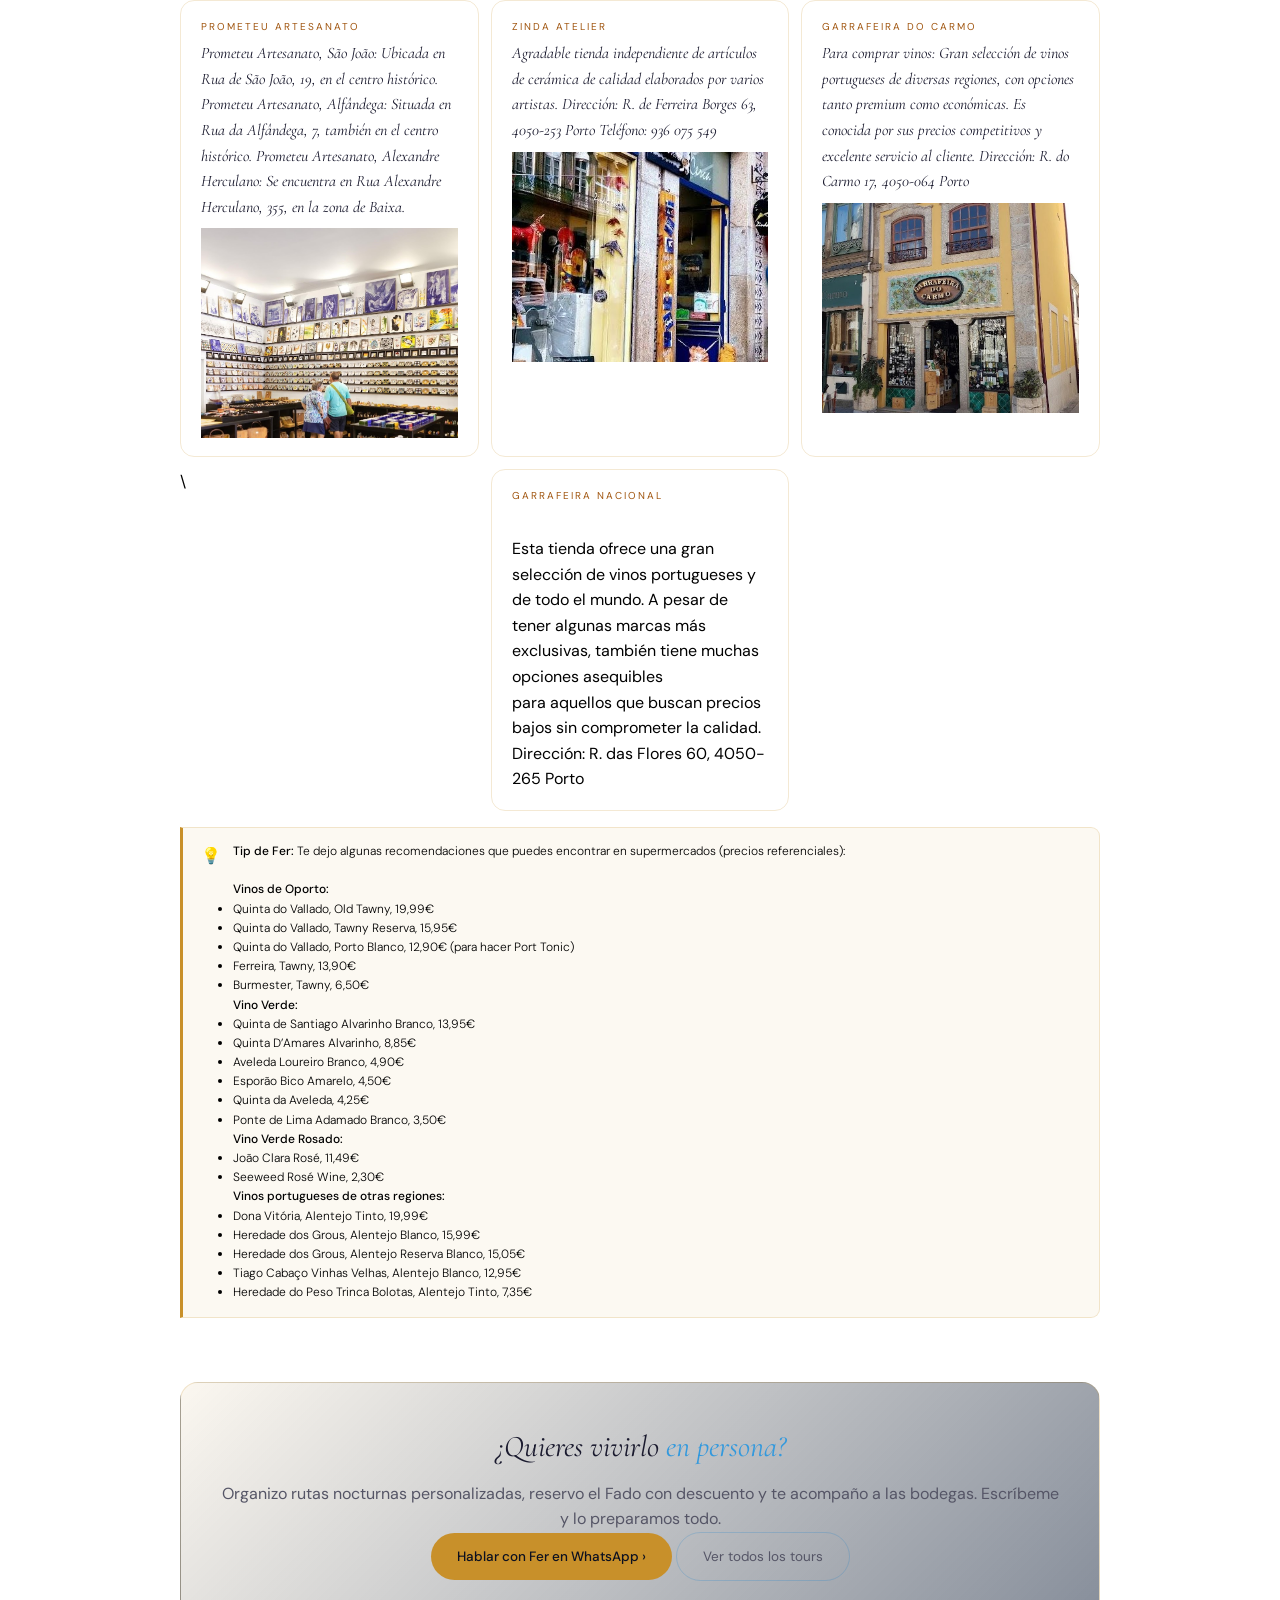
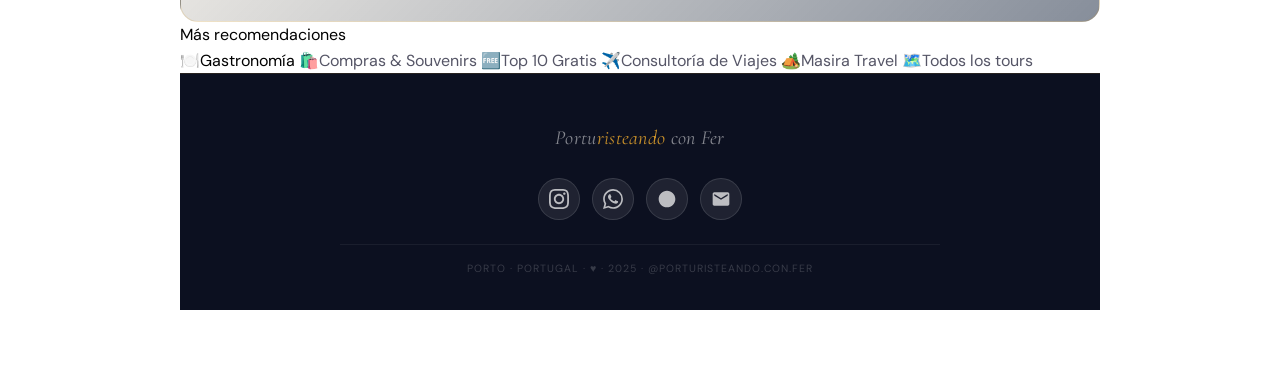
==== commit ce6dc69d: "logo: Porturisteando" ====
--- a/experiencias.html
+++ b/experiencias.html
@@ -20,6 +20,7 @@
       content="Crucero, Fado, bodegas, rooftops y la mejor noche de Oporto — todo en un sitio."
     />
     <title>Porto de Noche & Experiencias · Porturisteando con Fer</title>
+    <link rel="icon" href="data:image/svg+xml,<svg xmlns=%22http://www.w3.org/2000/svg%22 viewBox=%220 0 100 100%22><text y=%22.9em%22 font-size=%2280%22 fill=%22%23c8902a%22>△</text></svg>">
     <link rel="preconnect" href="https://fonts.googleapis.com" />
     <link rel="preconnect" href="https://fonts.gstatic.com" crossorigin />
     <link
--- a/styles.css
+++ b/styles.css
@@ -17,6 +17,11 @@
   --primary-blue:#0077cc;
   --gold:        #c8902a;
   --gold-light:  #e0a53d;
+  --gold-dim:    #a0550f;
+  --gold-pale:   rgba(200,144,42,0.1);
+  --dim-blue:    #0047ab;
+  --light-blue:  #3399dd;
+  --pale-blue:   #e8f4fd;
   --gold-border: rgba(200,144,42,0.2);
   --text-mid:    #555566;
   --text-light:  #888899;
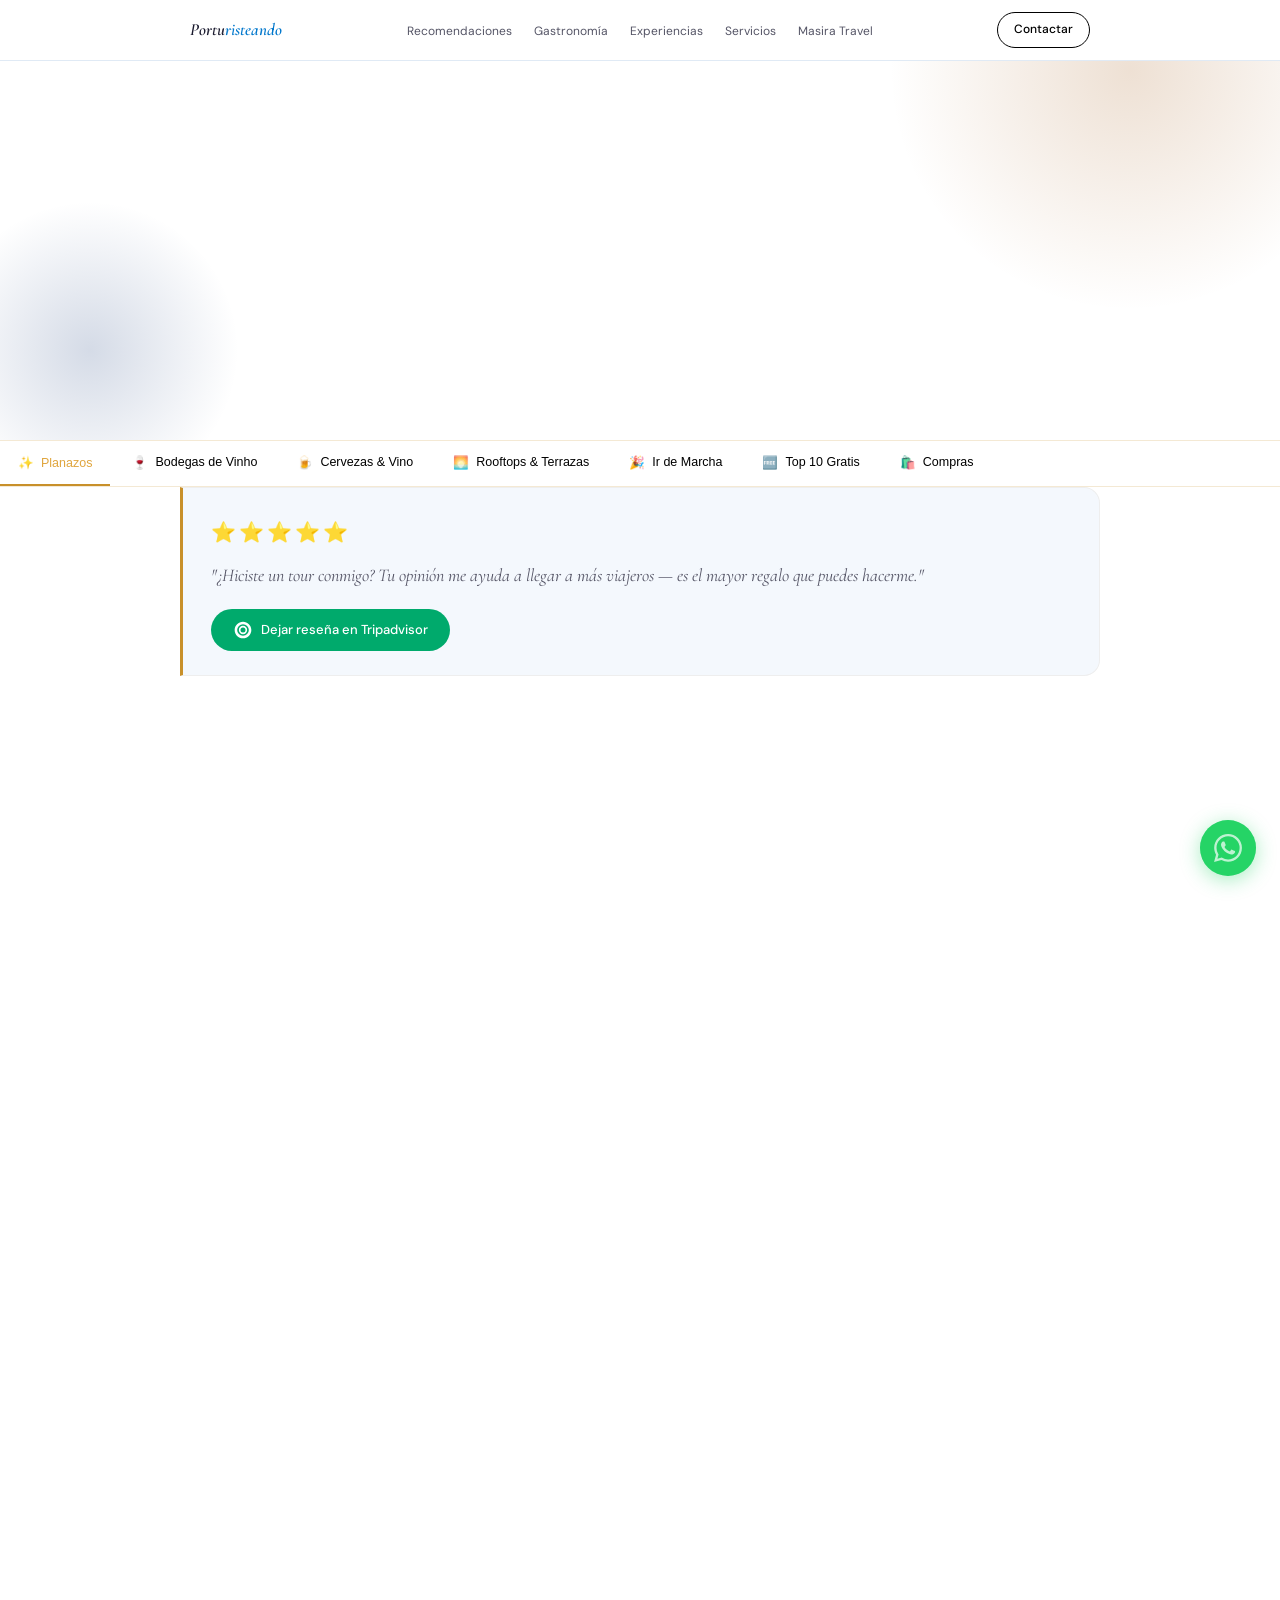
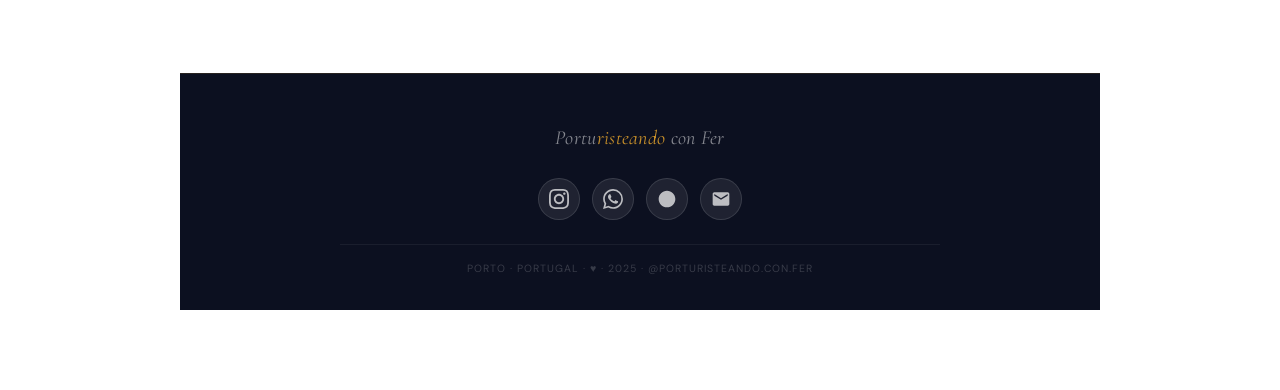
==== commit c285e8bf: "pop up timer" ====
--- a/experiencias.html
+++ b/experiencias.html
@@ -1614,6 +1614,30 @@
     </div>
 
   </div>
+
+
+  <!-- MASIRA INSTAGRAM POPUP -->
+<div id="masiraPopup" class="ig-popup" role="dialog" aria-modal="true" aria-labelledby="igPopupTitle" aria-hidden="true">
+  <div class="ig-popup-card">
+    <button class="ig-popup-close" id="igPopupClose" aria-label="Cerrar"></button>
+    <div class="ig-popup-logo"><span class="ig-popup-mark">△</span> Masira Travel</div>
+    <h3 id="igPopupTitle" class="ig-popup-title">Viaja con nosotros</h3>
+    <p class="ig-popup-text">Sé el primero en enterarte de los próximos viajes en grupo y las plazas disponibles. Todo se anuncia primero en Instagram.</p>
+    <div class="ig-popup-chips">
+      <span class="masira-chip">Egito 🇪🇬</span>
+      <span class="masira-chip">Marrocos 🇲🇦</span>
+      <span class="masira-chip">Jordânia 🇯🇴</span>
+      <span class="masira-chip">Turquia 🇹🇷</span>
+      <span class="masira-chip">Dubai 🇦🇪</span>
+      <span class="masira-chip">Chile 🇨🇱</span>
+    </div>
+    <!-- TODO: reemplazar __MASIRA_HANDLE__ por el handle real del Instagram de Masira -->
+    <a href="https://www.instagram.com/masira.experience/" target="_blank" rel="noopener" class="ig-popup-cta" id="igPopupCta">
+      Masira en Instagram
+    </a>
+    <p class="ig-popup-social">+3.000 viajes · 98% satisfacción</p>
+  </div>
+</div>
 </footer>
 
     <!-- WA FLOAT -->
--- a/styles.css
+++ b/styles.css
@@ -666,4 +666,172 @@
 
 .footer-social-btn.email {
   color: #EA4335;
+}
+
+/* ── MASIRA INSTAGRAM POPUP ── */
+.ig-popup {
+  /* Paleta propia del popup */
+  --gold: #c9973a;
+  --gold-light: #e5b860;
+  --gold-dark: #9e7428;
+  --sand: #f5edd8;
+  --sand-mid: #ead9b5;
+  --sand-dark: #d4be8e;
+  --terracotta: #b85c2e;
+  --night: #0d1b2a;
+  --night-mid: #1a3350;
+  --night-light: #2a4a6a;
+  --text: #1c1c1c;
+  --text-muted: #6b6b6b;
+  --text-light: #9b9b9b;
+  --bg: #fafaf8;
+  --bg-warm: #f7f3ec;
+  --white: #ffffff;
+
+  display: none;
+  position: fixed;
+  inset: 0;
+  z-index: 1000;
+  background: rgba(13, 27, 42, 0.65);
+  align-items: center;
+  justify-content: center;
+  padding: 20px;
+}
+.ig-popup.open {
+  display: flex;
+}
+.ig-popup-card {
+  position: relative;
+  background: var(--bg-warm);
+  max-width: 420px;
+  width: 100%;
+  border: 1px solid var(--sand-dark);
+  border-radius: var(--radius);
+  box-shadow: 0 24px 60px rgba(13, 27, 42, 0.28);
+  padding: 36px 32px 28px;
+  text-align: center;
+  animation: igPopIn 0.4s ease;
+}
+@keyframes igPopIn {
+  from { opacity: 0; transform: translateY(12px); }
+  to   { opacity: 1; transform: translateY(0); }
+}
+.ig-popup-close {
+  position: absolute;
+  top: 12px;
+  right: 16px;
+  background: none;
+  border: none;
+  color: var(--night-mid);
+  font-size: 28px;
+  line-height: 1;
+  cursor: pointer;
+  opacity: 0.55;
+  transition: opacity 0.2s;
+}
+.ig-popup-close:hover {
+  opacity: 1;
+}
+.ig-popup-logo {
+  font-size: 15px;
+  font-weight: 500;
+  letter-spacing: 0.5px;
+  color: var(--night-mid);
+  margin-bottom: 14px;
+}
+.ig-popup-mark {
+  color: var(--gold);
+  margin-right: 4px;
+}
+.ig-popup-title {
+  font-family: 'Cormorant Garamond', serif;
+  font-size: 30px;
+  font-weight: 600;
+  line-height: 1.15;
+  color: var(--night);
+  margin: 0 0 12px;
+}
+.ig-popup-title em {
+  font-style: italic;
+  color: var(--terracotta);
+}
+.ig-popup-text {
+  font-size: 14px;
+  line-height: 1.55;
+  color: var(--text-muted);
+  margin: 0 0 18px;
+}
+.ig-popup-chips {
+  display: flex;
+  flex-wrap: wrap;
+  gap: 7px;
+  justify-content: center;
+  margin-bottom: 22px;
+}
+.ig-popup .masira-chip {
+  display: inline-block;
+  padding: 6px 12px;
+  border-radius: 999px;
+  background: var(--sand);
+  border: 1px solid var(--sand-dark);
+  color: var(--gold-dark);
+  font-size: 12.5px;
+  font-weight: 500;
+  line-height: 1;
+}
+.ig-popup-cta {
+  display: block;
+  width: 100%;
+  padding: 14px 20px;
+  border-radius: var(--radius-sm);
+  background: linear-gradient(45deg, var(--gold-dark), var(--gold), var(--gold-light));
+  color: var(--night);
+  font-size: 15px;
+  font-weight: 600;
+  text-decoration: none;
+  transition: transform 0.2s, box-shadow 0.2s;
+}
+.ig-popup-cta:hover {
+  transform: translateY(-1px);
+  box-shadow: 0 8px 20px rgba(201, 151, 58, 0.4);
+}
+.ig-popup-social {
+  font-size: 12px;
+  color: var(--text-light);
+  margin: 14px 0 0;
+}
+@media (max-width: 700px) {
+  .ig-popup-card {
+    padding: 30px 22px 24px;
+  }
+  .ig-popup-title {
+    font-size: 26px;
+  }
+}
+@media (prefers-reduced-motion: reduce) {
+  .ig-popup-card {
+    animation: none;
+  }
+}
+
+/* MASIRA POPUP IMAGE + WATERMARK */
+.ig-popup-image { position: relative; margin: 12px 0 18px; }
+.ig-popup-photo { width: 100%; height: auto; border-radius: 10px; display: block; object-fit: cover; }
+.ig-watermark {
+  position: absolute;
+  right: 8%;
+  bottom: 8%;
+  font-size: 20px;
+  color: rgba(255,255,255,0.78);
+  background: rgba(0,0,0,0.28);
+  padding: 6px 10px;
+  border-radius: 6px;
+  transform: rotate(-12deg);
+  pointer-events: none;
+  mix-blend-mode: overlay;
+  font-weight: 700;
+}
+@media (max-width:700px){
+  .ig-watermark { font-size: 16px; right: 6%; bottom: 6%; }
+  .ig-popup-photo { border-radius: 8px; }
 }
